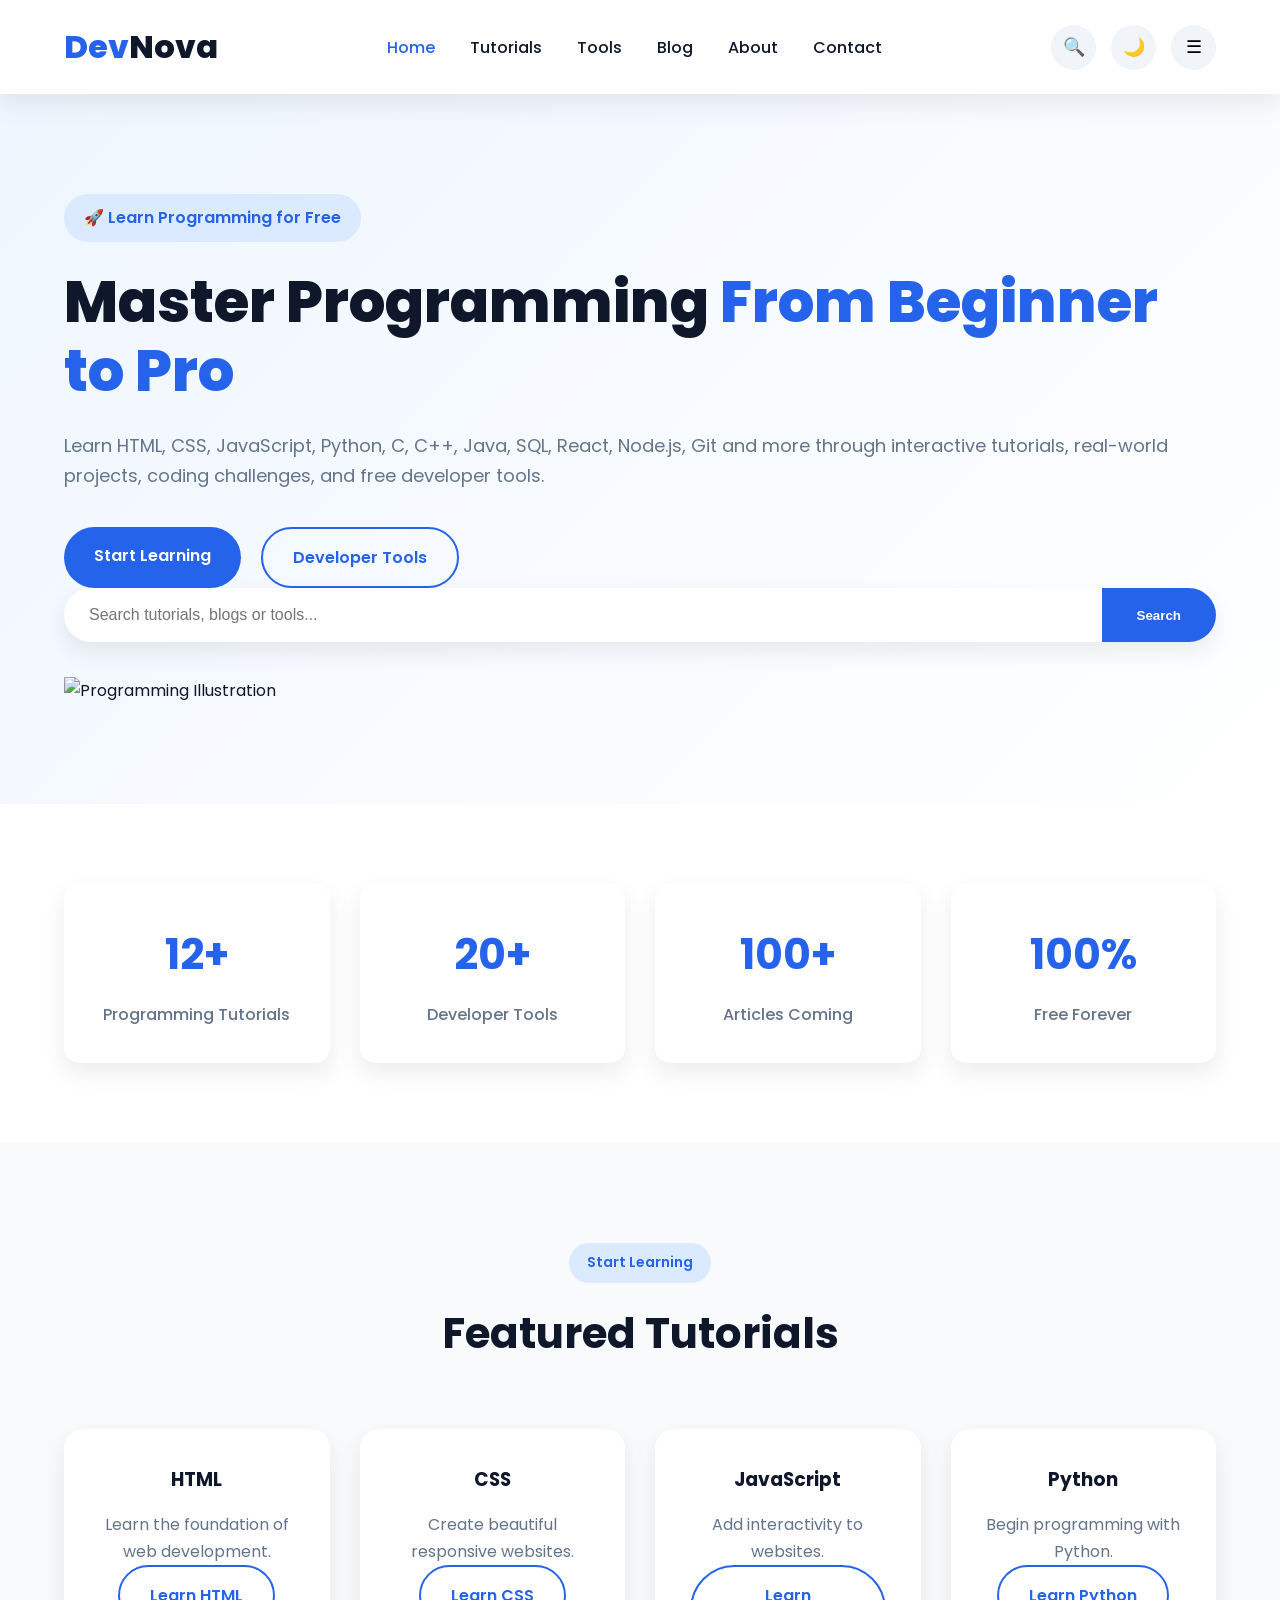
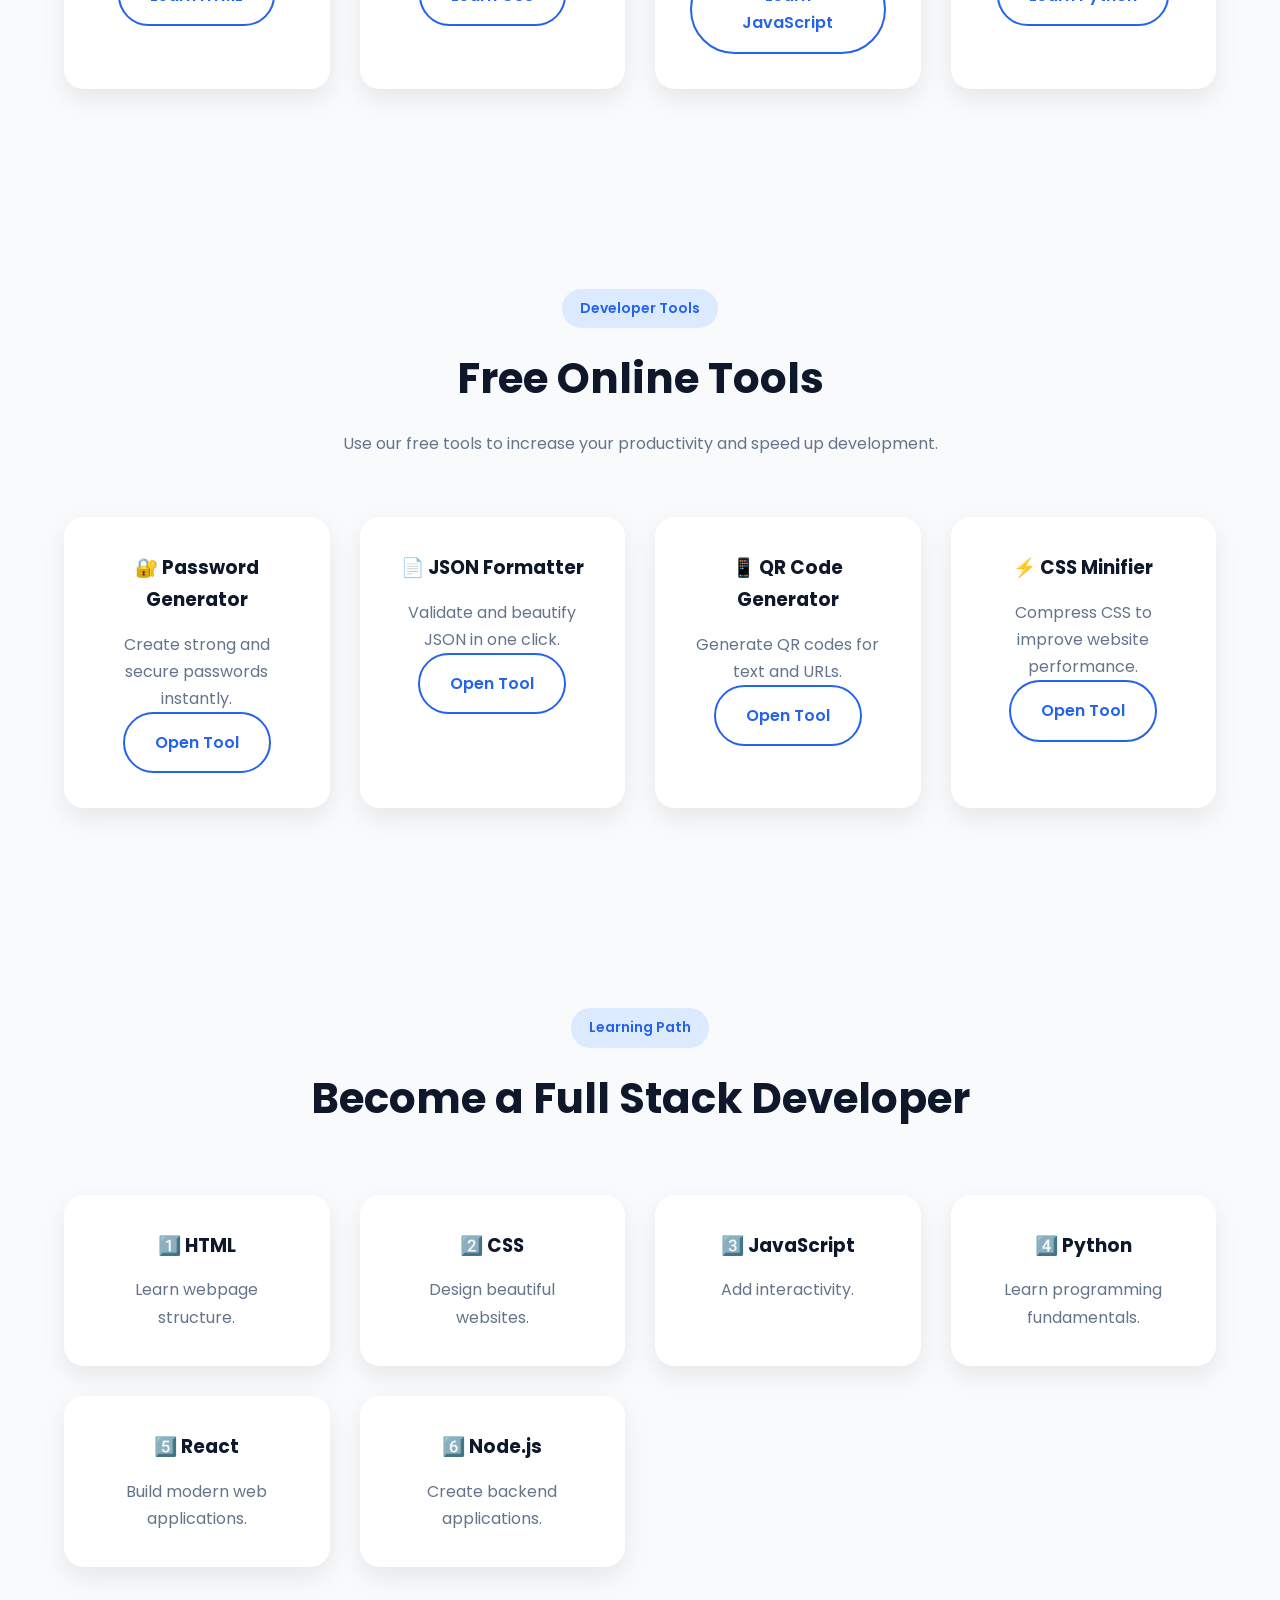
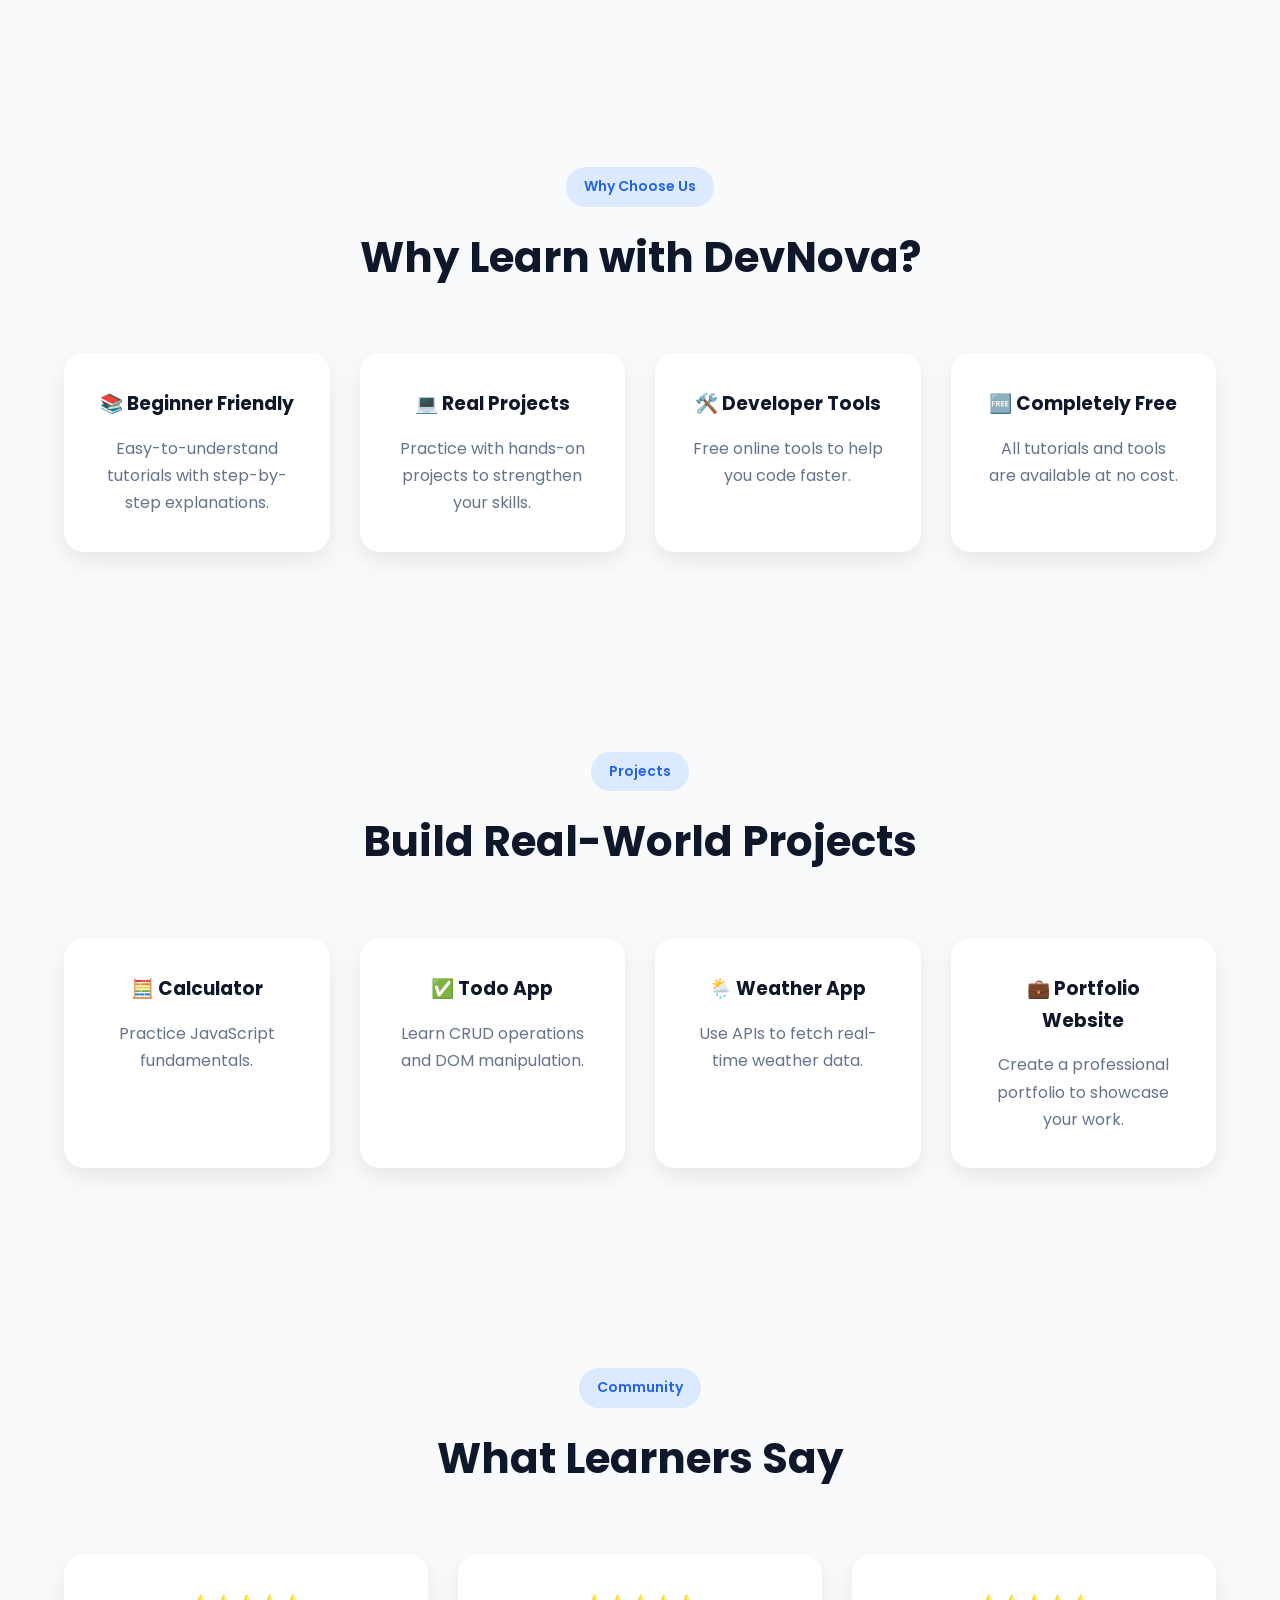
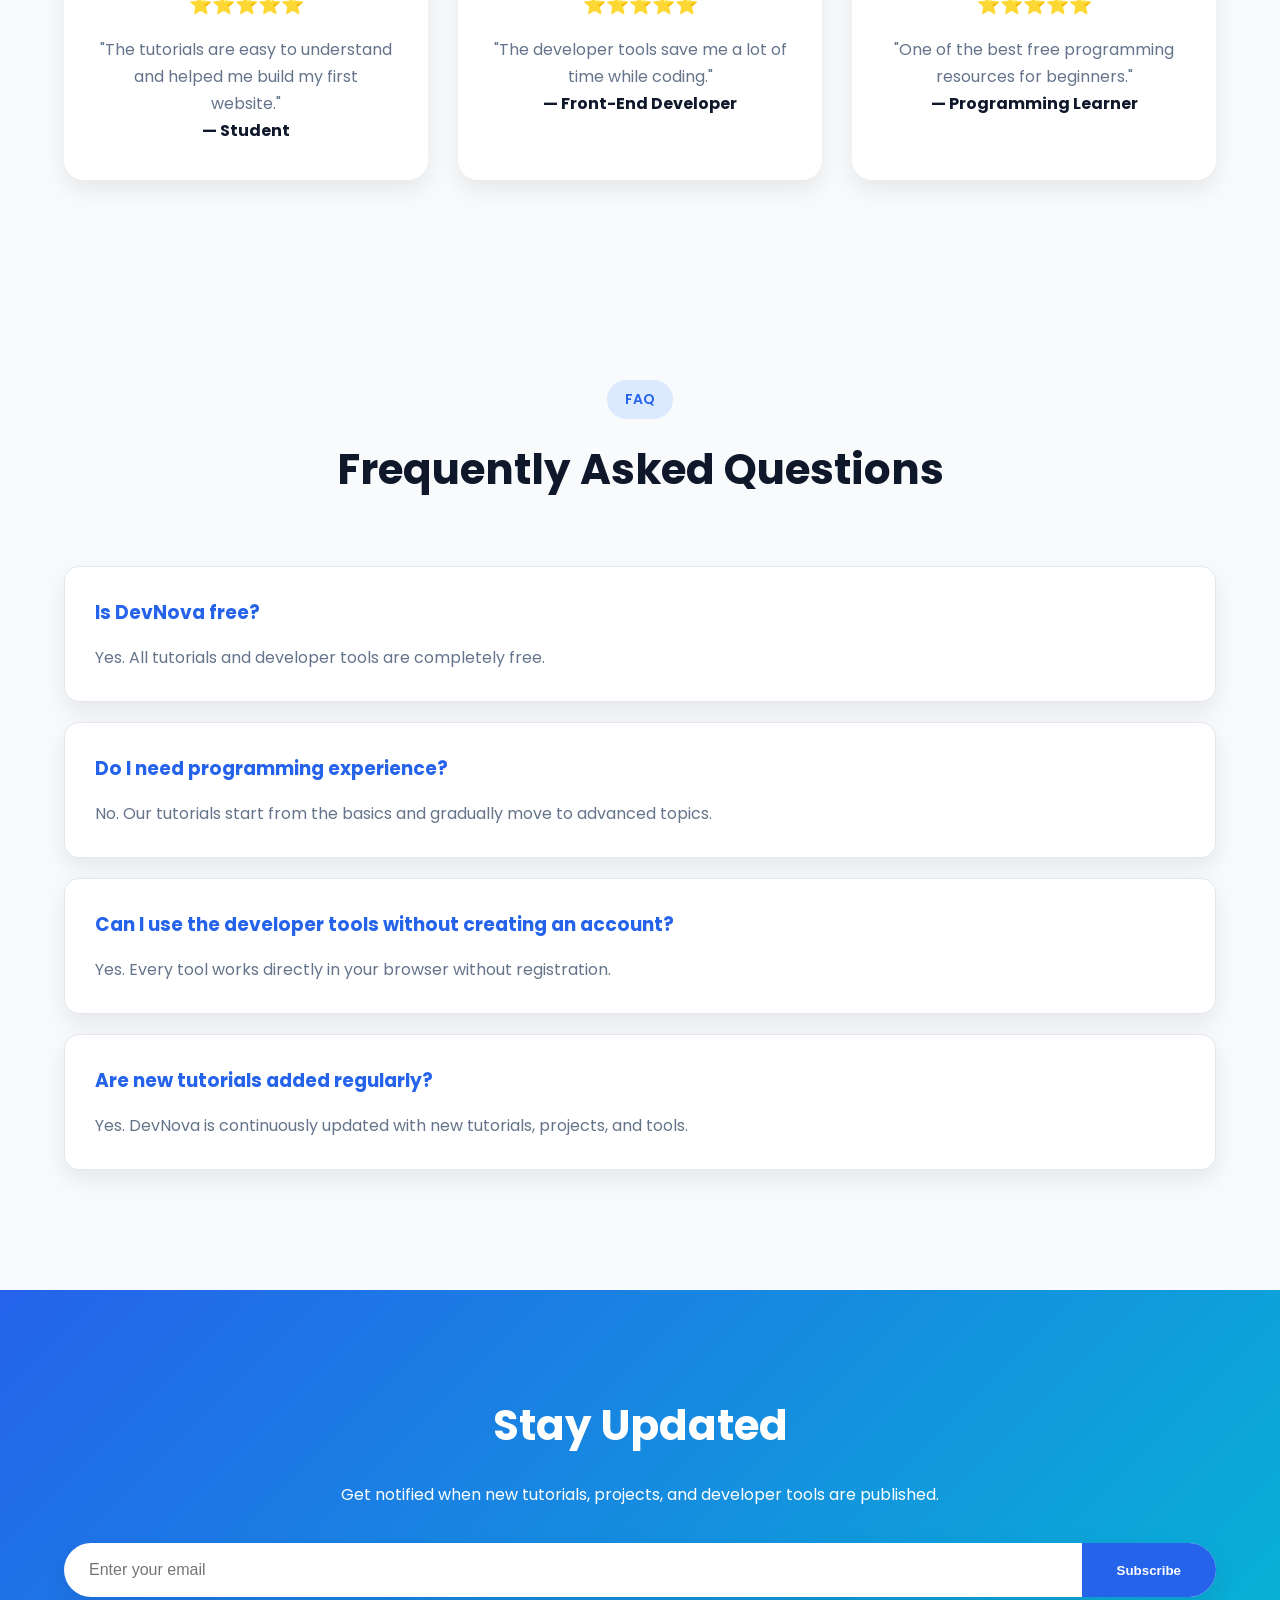
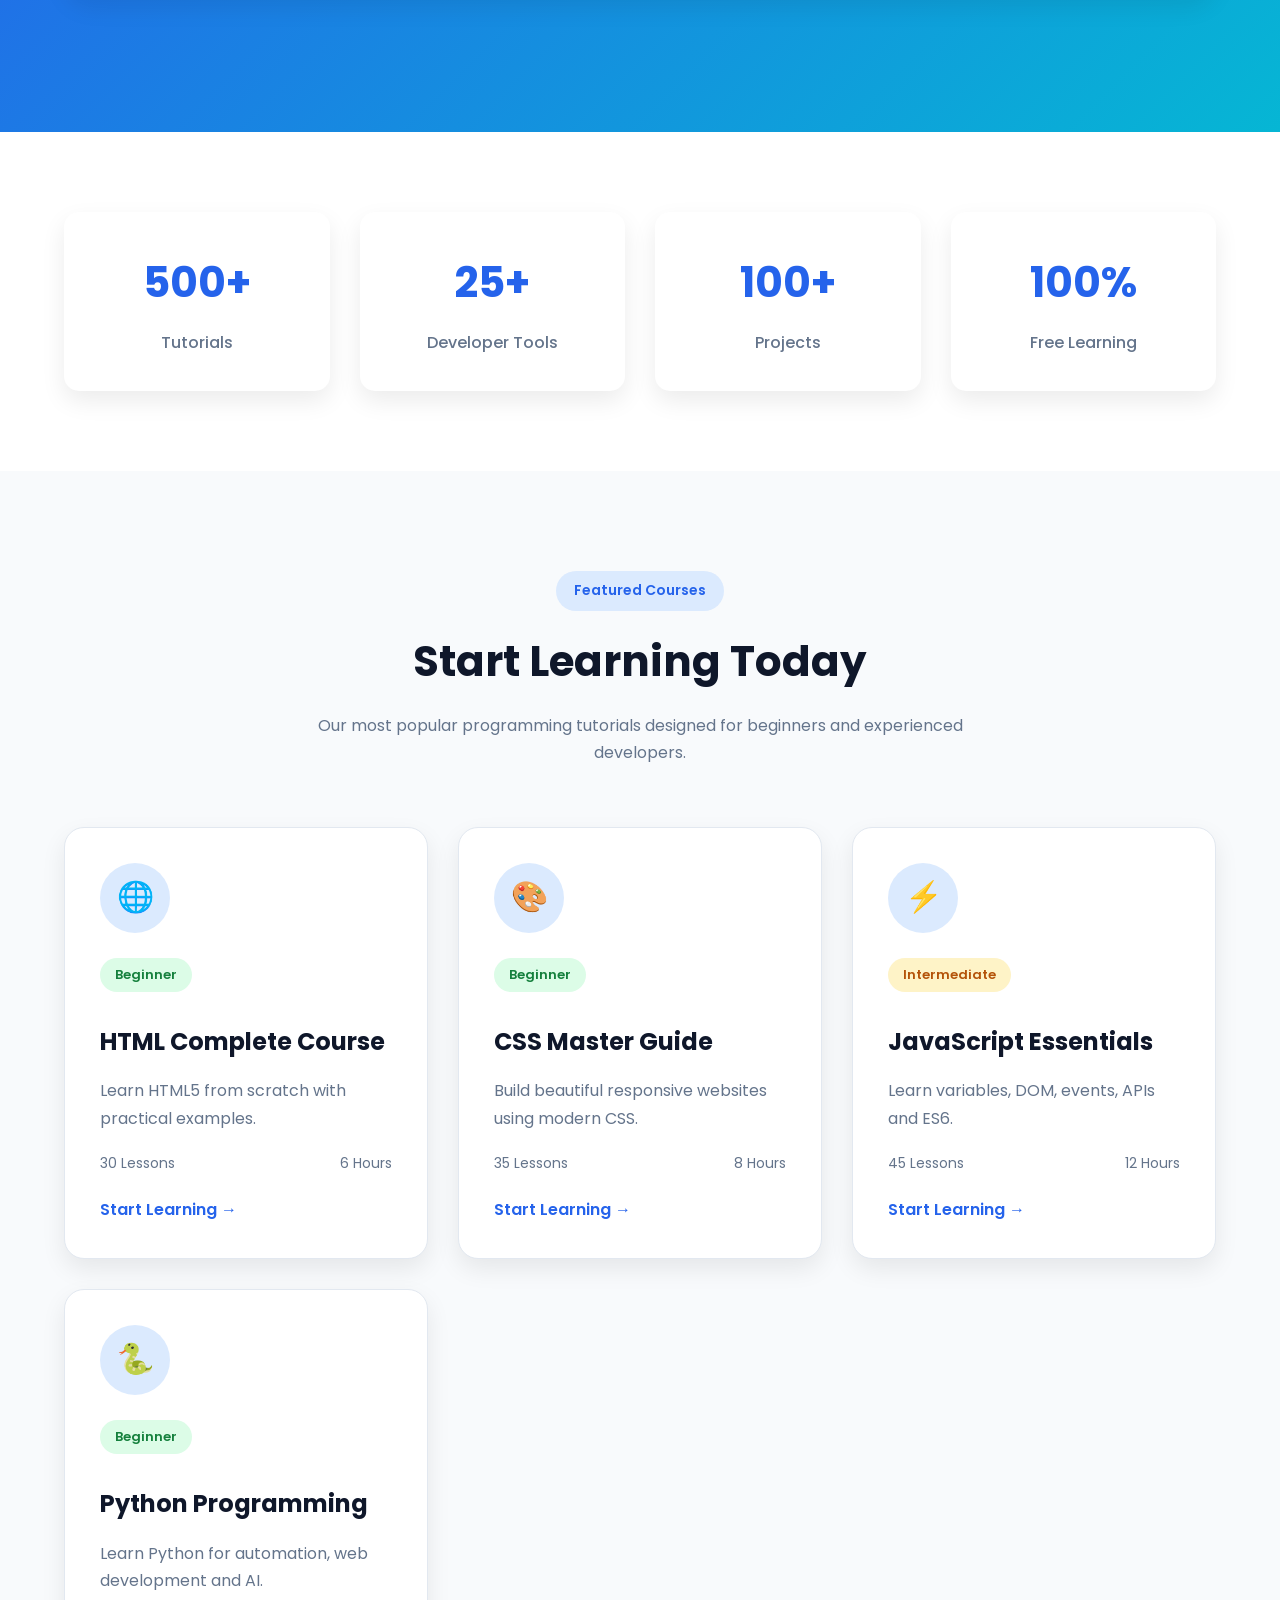
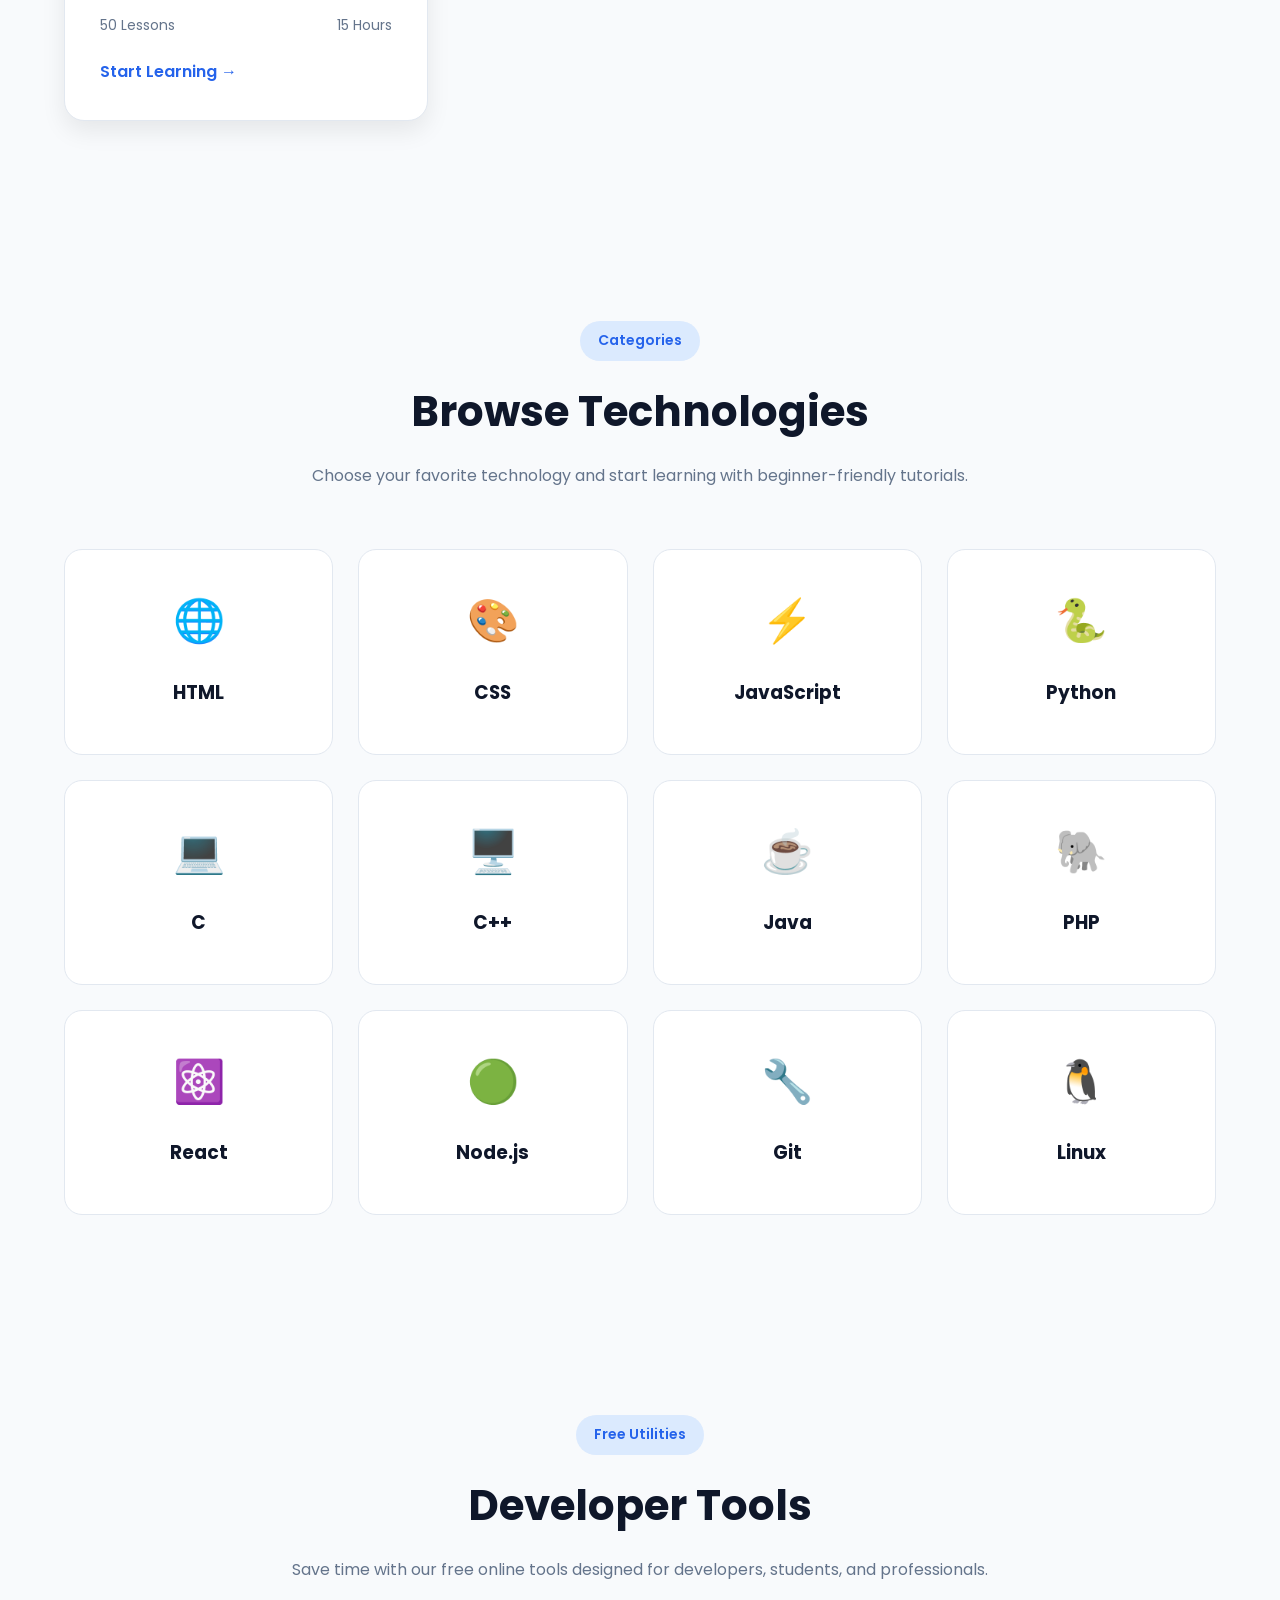
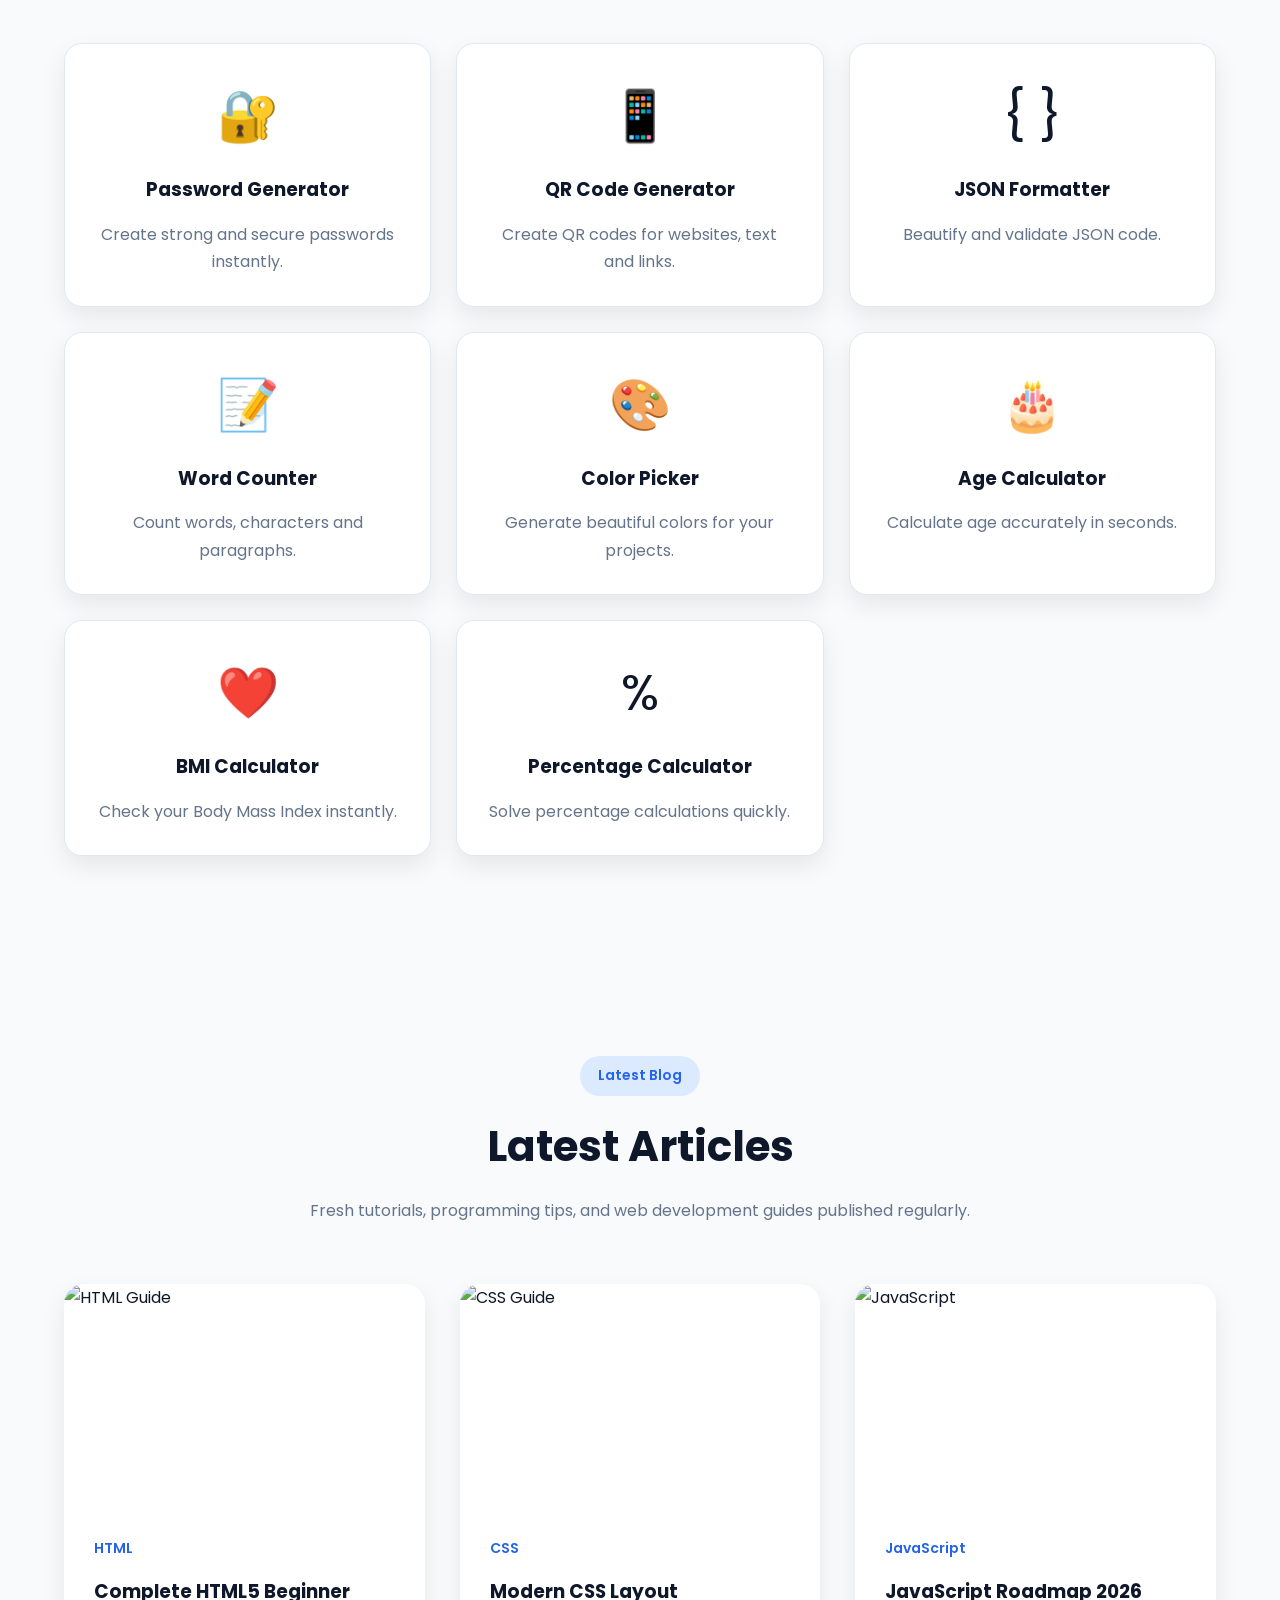
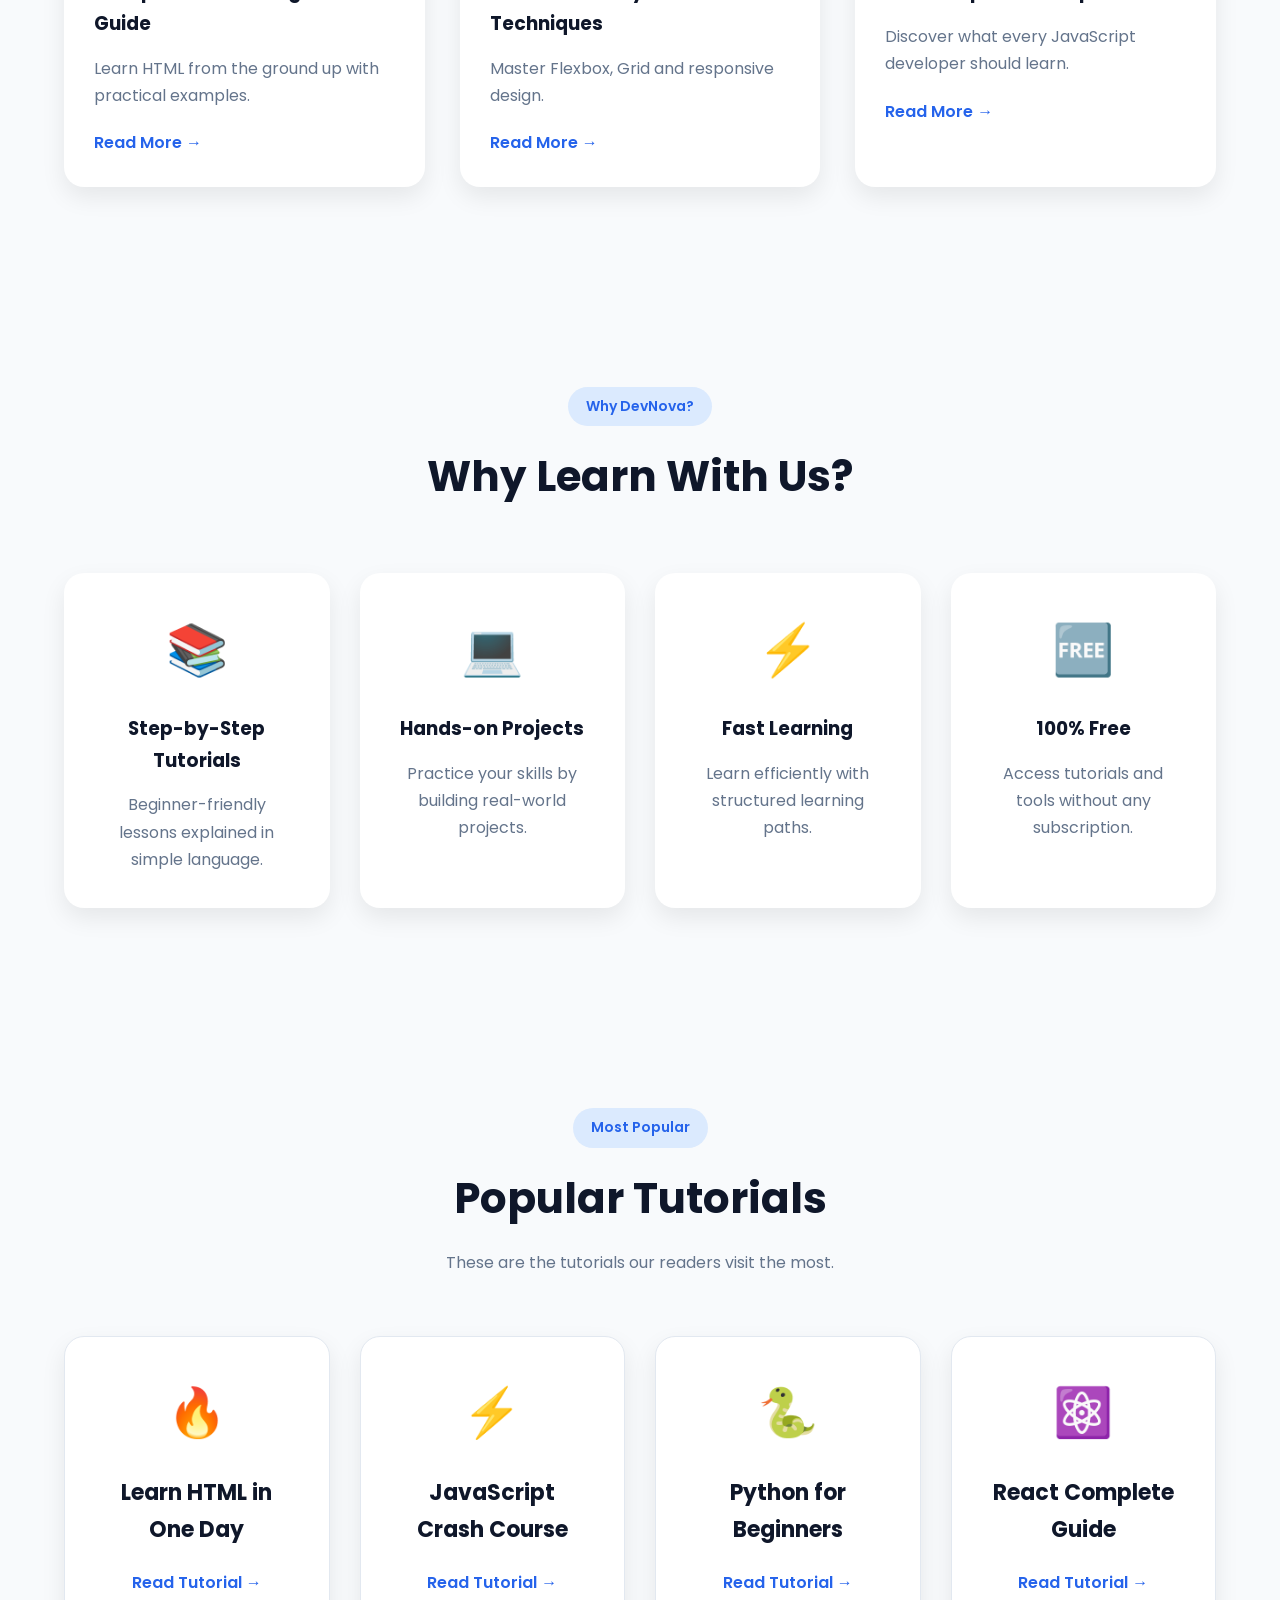
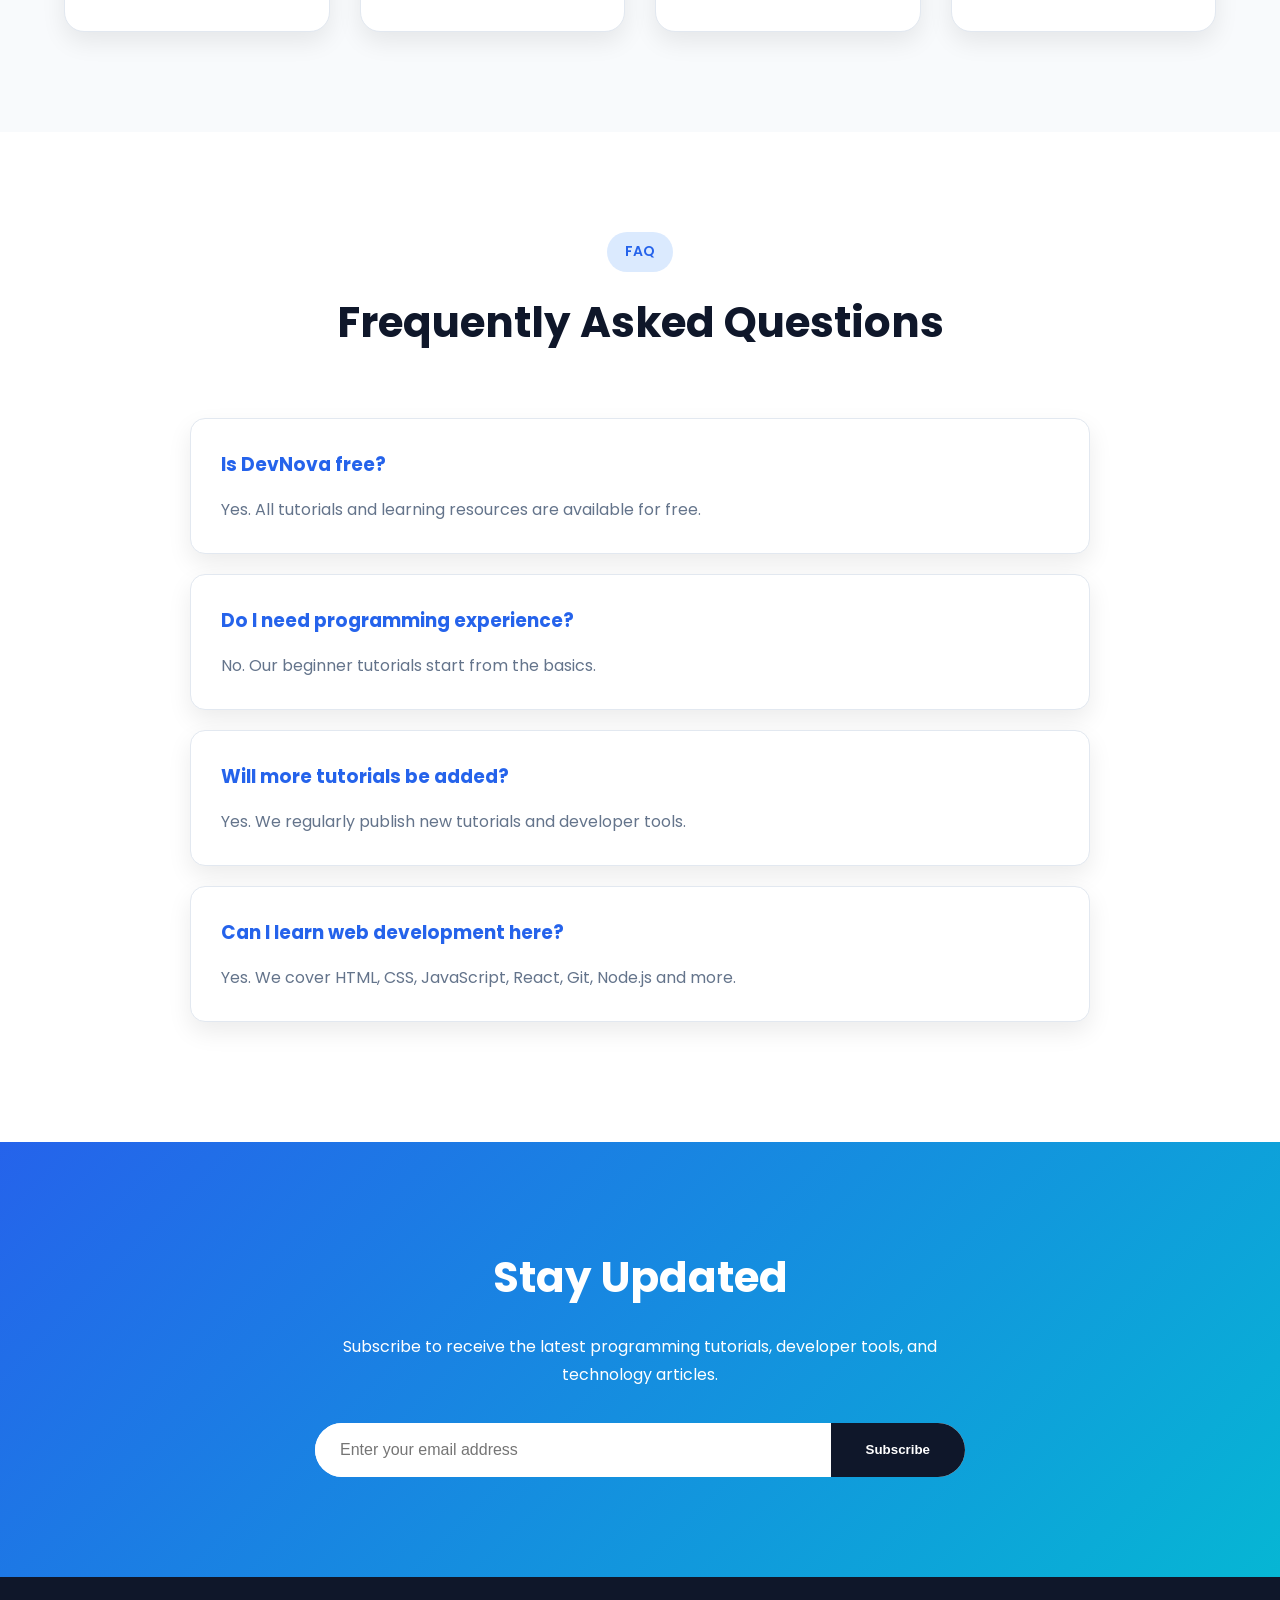
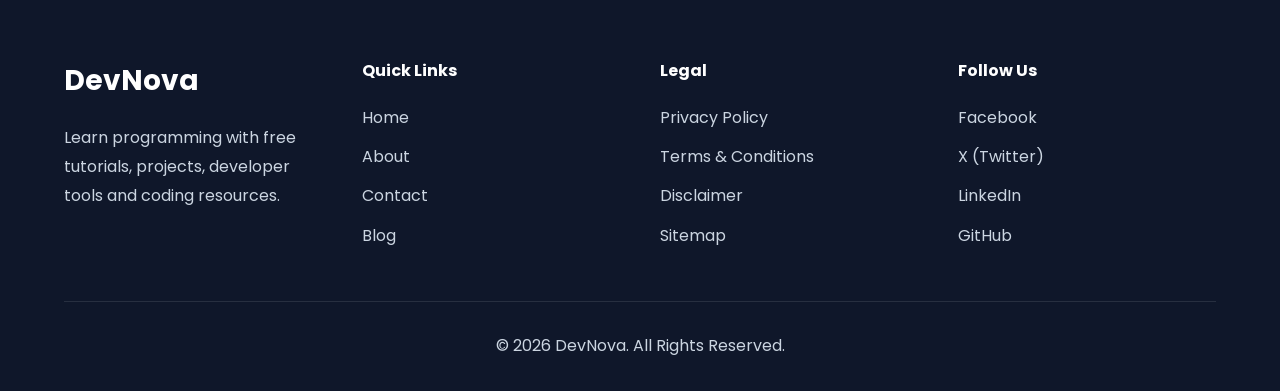
==== index.html @ 95ad061e "Add files via upload" ====
<!DOCTYPE html>
<html lang="en">

<head>

    <!-- =========================
         BASIC META
    ========================== -->
    <meta charset="UTF-8">
    <meta name="viewport" content="width=device-width, initial-scale=1.0">

    <title>DevNova | Learn Programming & Web Development</title>

    <meta name="description"
        content="Learn HTML, CSS, JavaScript, Python, React, C++, Git, AI, and Web Development for free with DevNova.">

    <meta name="keywords"
        content="HTML,CSS,JavaScript,Python,React,C++,Programming,DevNova">

    <meta name="author" content="DevNova">

    <meta name="robots" content="index,follow">

    <!-- Open Graph -->
    <meta property="og:title" content="DevNova">
    <meta property="og:description"
        content="Free Programming Tutorials and Developer Tools">
    <meta property="og:type" content="website">

    <!-- Favicon -->
    <link rel="icon" href="favicon.ico">

    <!-- CSS -->
    <link rel="stylesheet" href="css/style.css">
    <link rel="stylesheet" href="css/responsive.css">
    <link rel="stylesheet" href="css/dark.css">

</head>

<body>

    <!--=========================
            HEADER
    ==========================-->

    <header class="header">

        <div class="container">

            <!-- Logo -->

            <a href="index.html" class="logo">
                <span>Dev</span>Nova
            </a>

            <!-- Navigation -->

            <nav class="navbar">

                <ul class="nav-links">

                    <li><a href="index.html" class="active">Home</a></li>

                    <li><a href="tutorials/index.html">Tutorials</a></li>

                    <li><a href="tools/index.html">Tools</a></li>

                    <li><a href="blog/index.html">Blog</a></li>

                    <li><a href="about.html">About</a></li>

                    <li><a href="contact.html">Contact</a></li>

                </ul>

            </nav>

            <!-- Right Buttons -->

            <div class="nav-actions">

                <button class="icon-btn" title="Search">
                    🔍
                </button>

                <button class="icon-btn" id="theme-toggle">
                    🌙
                </button>

                <button class="menu-btn">
                    ☰
                </button>

            </div>

        </div>

    </header>

    <!--=========================
            MAIN
    ==========================-->

<!-- =========================
     HERO SECTION
========================== -->

<section class="hero">

<div class="container hero-grid">

<div class="hero-content">

<span class="hero-badge">
🚀 Learn Programming for Free
</span>

<h1>
Master Programming
<span>From Beginner to Pro</span>
</h1>

<p>

Learn HTML, CSS, JavaScript, Python, C, C++, Java, SQL,
React, Node.js, Git and more through interactive tutorials,
real-world projects, coding challenges, and free developer tools.

</p>

<div class="hero-buttons">

<a href="tutorials/index.html" class="btn primary-btn">

Start Learning

</a>

<a href="tools/index.html" class="btn secondary-btn">

Developer Tools

</a>

</div>

<form class="hero-search">

<input
type="text"
placeholder="Search tutorials, blogs or tools...">

<button type="submit">

Search

</button>

</form>

</div>

<div class="hero-image">

<img
src="images/programming.svg"
alt="Programming Illustration">

</div>

</div>

</section>

<!-- =========================
     STATS
========================== -->

<section class="stats">

<div class="container stats-grid">

<div class="stat-card">

<h2>12+</h2>

<p>Programming Tutorials</p>

</div>

<div class="stat-card">

<h2>20+</h2>

<p>Developer Tools</p>

</div>

<div class="stat-card">

<h2>100+</h2>

<p>Articles Coming</p>

</div>

<div class="stat-card">

<h2>100%</h2>

<p>Free Forever</p>

</div>

</div>

</section>

<!-- =========================
     FEATURED TUTORIALS
========================== -->

<section>

<div class="container">

<div class="section-title">

<span>Start Learning</span>

<h2>Featured Tutorials</h2>

</div>

<div class="features-grid">

<div class="feature-card">

<h3>HTML</h3>

<p>Learn the foundation of web development.</p>

<a href="tutorials/html.html" class="btn secondary-btn">

Learn HTML

</a>

</div>

<div class="feature-card">

<h3>CSS</h3>

<p>Create beautiful responsive websites.</p>

<a href="tutorials/css.html" class="btn secondary-btn">

Learn CSS

</a>

</div>

<div class="feature-card">

<h3>JavaScript</h3>

<p>Add interactivity to websites.</p>

<a href="tutorials/javascript.html" class="btn secondary-btn">

Learn JavaScript

</a>

</div>

<div class="feature-card">

<h3>Python</h3>

<p>Begin programming with Python.</p>

<a href="tutorials/python.html" class="btn secondary-btn">

Learn Python

</a>

</div>

</div>

</div>

</section>

<!-- =========================
     FEATURED TOOLS
========================== -->

<section class="featured-tools">

<div class="container">

<div class="section-title">

<span>Developer Tools</span>

<h2>Free Online Tools</h2>

<p>

Use our free tools to increase your productivity and speed up development.

</p>

</div>

<div class="features-grid">

<div class="feature-card">

<h3>🔐 Password Generator</h3>

<p>Create strong and secure passwords instantly.</p>

<a href="tools/password-generator.html" class="btn secondary-btn">

Open Tool

</a>

</div>

<div class="feature-card">

<h3>📄 JSON Formatter</h3>

<p>Validate and beautify JSON in one click.</p>

<a href="tools/json-formatter.html" class="btn secondary-btn">

Open Tool

</a>

</div>

<div class="feature-card">

<h3>📱 QR Code Generator</h3>

<p>Generate QR codes for text and URLs.</p>

<a href="tools/qr-generator.html" class="btn secondary-btn">

Open Tool

</a>

</div>

<div class="feature-card">

<h3>⚡ CSS Minifier</h3>

<p>Compress CSS to improve website performance.</p>

<a href="tools/css-minifier.html" class="btn secondary-btn">

Open Tool

</a>

</div>

</div>

</div>

</section>

<!-- =========================
     LEARNING ROADMAP
========================== -->

<section class="roadmap">

<div class="container">

<div class="section-title">

<span>Learning Path</span>

<h2>Become a Full Stack Developer</h2>

</div>

<div class="features-grid">

<div class="feature-card">

<h3>1️⃣ HTML</h3>

<p>Learn webpage structure.</p>

</div>

<div class="feature-card">

<h3>2️⃣ CSS</h3>

<p>Design beautiful websites.</p>

</div>

<div class="feature-card">

<h3>3️⃣ JavaScript</h3>

<p>Add interactivity.</p>

</div>

<div class="feature-card">

<h3>4️⃣ Python</h3>

<p>Learn programming fundamentals.</p>

</div>

<div class="feature-card">

<h3>5️⃣ React</h3>

<p>Build modern web applications.</p>

</div>

<div class="feature-card">

<h3>6️⃣ Node.js</h3>

<p>Create backend applications.</p>

</div>

</div>

</div>

</section>

<!-- =========================
     WHY DEVNOVA
========================== -->

<section>

<div class="container">

<div class="section-title">

<span>Why Choose Us</span>

<h2>Why Learn with DevNova?</h2>

</div>

<div class="features-grid">

<div class="feature-card">

<h3>📚 Beginner Friendly</h3>

<p>Easy-to-understand tutorials with step-by-step explanations.</p>

</div>

<div class="feature-card">

<h3>💻 Real Projects</h3>

<p>Practice with hands-on projects to strengthen your skills.</p>

</div>

<div class="feature-card">

<h3>🛠️ Developer Tools</h3>

<p>Free online tools to help you code faster.</p>

</div>

<div class="feature-card">

<h3>🆓 Completely Free</h3>

<p>All tutorials and tools are available at no cost.</p>

</div>

</div>

</div>

</section>

<!-- =========================
     FEATURED PROJECTS
========================== -->

<section>

<div class="container">

<div class="section-title">

<span>Projects</span>

<h2>Build Real-World Projects</h2>

</div>

<div class="features-grid">

<div class="feature-card">

<h3>🧮 Calculator</h3>

<p>Practice JavaScript fundamentals.</p>

</div>

<div class="feature-card">

<h3>✅ Todo App</h3>

<p>Learn CRUD operations and DOM manipulation.</p>

</div>

<div class="feature-card">

<h3>🌦️ Weather App</h3>

<p>Use APIs to fetch real-time weather data.</p>

</div>

<div class="feature-card">

<h3>💼 Portfolio Website</h3>

<p>Create a professional portfolio to showcase your work.</p>

</div>

</div>

</div>

</section>

<!-- =========================
     TESTIMONIALS
========================== -->

<section class="testimonials">

<div class="container">

<div class="section-title">

<span>Community</span>

<h2>What Learners Say</h2>

</div>

<div class="features-grid">

<div class="feature-card">

<h3>⭐⭐⭐⭐⭐</h3>

<p>

"The tutorials are easy to understand and helped me build my first website."

</p>

<strong>— Student</strong>

</div>

<div class="feature-card">

<h3>⭐⭐⭐⭐⭐</h3>

<p>

"The developer tools save me a lot of time while coding."

</p>

<strong>— Front-End Developer</strong>

</div>

<div class="feature-card">

<h3>⭐⭐⭐⭐⭐</h3>

<p>

"One of the best free programming resources for beginners."

</p>

<strong>— Programming Learner</strong>

</div>

</div>

</div>

</section>

<!-- =========================
     FAQ
========================== -->

<section>

<div class="container">

<div class="section-title">

<span>FAQ</span>

<h2>Frequently Asked Questions</h2>

</div>

<div class="faq-item">

<h3>Is DevNova free?</h3>

<p>Yes. All tutorials and developer tools are completely free.</p>

</div>

<div class="faq-item">

<h3>Do I need programming experience?</h3>

<p>No. Our tutorials start from the basics and gradually move to advanced topics.</p>

</div>

<div class="faq-item">

<h3>Can I use the developer tools without creating an account?</h3>

<p>Yes. Every tool works directly in your browser without registration.</p>

</div>

<div class="faq-item">

<h3>Are new tutorials added regularly?</h3>

<p>Yes. DevNova is continuously updated with new tutorials, projects, and tools.</p>

</div>

</div>

</section>

<!-- =========================
     NEWSLETTER
========================== -->

<section class="newsletter">

<div class="container">

<h2>Stay Updated</h2>

<p>

Get notified when new tutorials, projects, and developer tools are published.

</p>

<form class="hero-search">

<input

type="email"

placeholder="Enter your email">

<button type="submit">

Subscribe

</button>

</form>

</div>

</section>

                <!--==================================
                WEBSITE STATISTICS
        ===================================-->

        <section class="stats">

            <div class="container stats-grid">

                <div class="stat-card">
                    <h2>500+</h2>
                    <p>Tutorials</p>
                </div>

                <div class="stat-card">
                    <h2>25+</h2>
                    <p>Developer Tools</p>
                </div>

                <div class="stat-card">
                    <h2>100+</h2>
                    <p>Projects</p>
                </div>

                <div class="stat-card">
                    <h2>100%</h2>
                    <p>Free Learning</p>
                </div>

            </div>

        </section>



        <!--==================================
                FEATURED TUTORIALS
        ===================================-->

        <section class="featured-tutorials">

            <div class="container">

                <div class="section-title">

                    <span>Featured Courses</span>

                    <h2>Start Learning Today</h2>

                    <p>
                        Our most popular programming tutorials designed for beginners
                        and experienced developers.
                    </p>

                </div>

                <div class="tutorial-grid">

                    <article class="tutorial-card">

                        <div class="tutorial-icon">🌐</div>

                        <span class="level beginner">Beginner</span>

                        <h3>HTML Complete Course</h3>

                        <p>
                            Learn HTML5 from scratch with practical examples.
                        </p>

                        <div class="tutorial-meta">

                            <span>30 Lessons</span>

                            <span>6 Hours</span>

                        </div>

                        <a href="tutorials/html.html" class="card-btn">

                            Start Learning →

                        </a>

                    </article>



                    <article class="tutorial-card">

                        <div class="tutorial-icon">🎨</div>

                        <span class="level beginner">Beginner</span>

                        <h3>CSS Master Guide</h3>

                        <p>
                            Build beautiful responsive websites using modern CSS.
                        </p>

                        <div class="tutorial-meta">

                            <span>35 Lessons</span>

                            <span>8 Hours</span>

                        </div>

                        <a href="tutorials/css.html" class="card-btn">

                            Start Learning →

                        </a>

                    </article>



                    <article class="tutorial-card">

                        <div class="tutorial-icon">⚡</div>

                        <span class="level intermediate">Intermediate</span>

                        <h3>JavaScript Essentials</h3>

                        <p>
                            Learn variables, DOM, events, APIs and ES6.
                        </p>

                        <div class="tutorial-meta">

                            <span>45 Lessons</span>

                            <span>12 Hours</span>

                        </div>

                        <a href="tutorials/javascript.html" class="card-btn">

                            Start Learning →

                        </a>

                    </article>



                    <article class="tutorial-card">

                        <div class="tutorial-icon">🐍</div>

                        <span class="level beginner">Beginner</span>

                        <h3>Python Programming</h3>

                        <p>
                            Learn Python for automation, web development and AI.
                        </p>

                        <div class="tutorial-meta">

                            <span>50 Lessons</span>

                            <span>15 Hours</span>

                        </div>

                        <a href="tutorials/python.html" class="card-btn">

                            Start Learning →

                        </a>

                    </article>

                </div>

            </div>

        </section>



        <!--==================================
            PROGRAMMING CATEGORIES
        ===================================-->

        <section class="categories">

            <div class="container">

                <div class="section-title">

                    <span>Categories</span>

                    <h2>Browse Technologies</h2>

                    <p>

                        Choose your favorite technology and start learning with
                        beginner-friendly tutorials.

                    </p>

                </div>

                <div class="category-grid">

                    <a href="tutorials/html.html" class="category-card">
                        <span>🌐</span>
                        <h3>HTML</h3>
                    </a>

                    <a href="tutorials/css.html" class="category-card">
                        <span>🎨</span>
                        <h3>CSS</h3>
                    </a>

                    <a href="tutorials/javascript.html" class="category-card">
                        <span>⚡</span>
                        <h3>JavaScript</h3>
                    </a>

                    <a href="tutorials/python.html" class="category-card">
                        <span>🐍</span>
                        <h3>Python</h3>
                    </a>

                    <a href="tutorials/c.html" class="category-card">
                        <span>💻</span>
                        <h3>C</h3>
                    </a>

                    <a href="tutorials/cpp.html" class="category-card">
                        <span>🖥️</span>
                        <h3>C++</h3>
                    </a>

                    <a href="tutorials/java.html" class="category-card">
                        <span>☕</span>
                        <h3>Java</h3>
                    </a>

                    <a href="tutorials/php.html" class="category-card">
                        <span>🐘</span>
                        <h3>PHP</h3>
                    </a>

                    <a href="tutorials/react.html" class="category-card">
                        <span>⚛️</span>
                        <h3>React</h3>
                    </a>

                    <a href="tutorials/nodejs.html" class="category-card">
                        <span>🟢</span>
                        <h3>Node.js</h3>
                    </a>

                    <a href="tutorials/git.html" class="category-card">
                        <span>🔧</span>
                        <h3>Git</h3>
                    </a>

                    <a href="tutorials/linux.html" class="category-card">
                        <span>🐧</span>
                        <h3>Linux</h3>
                    </a>

                </div>

            </div>

        </section>

                <!--==================================
                DEVELOPER TOOLS
        ===================================-->

        <section class="developer-tools">

            <div class="container">

                <div class="section-title">

                    <span>Free Utilities</span>

                    <h2>Developer Tools</h2>

                    <p>
                        Save time with our free online tools designed for
                        developers, students, and professionals.
                    </p>

                </div>

                <div class="tools-grid">

                    <a href="tools/password-generator.html" class="tool-card">
                        <div class="tool-icon">🔐</div>
                        <h3>Password Generator</h3>
                        <p>Create strong and secure passwords instantly.</p>
                    </a>

                    <a href="tools/qr-generator.html" class="tool-card">
                        <div class="tool-icon">📱</div>
                        <h3>QR Code Generator</h3>
                        <p>Create QR codes for websites, text and links.</p>
                    </a>

                    <a href="tools/json-formatter.html" class="tool-card">
                        <div class="tool-icon">{ }</div>
                        <h3>JSON Formatter</h3>
                        <p>Beautify and validate JSON code.</p>
                    </a>

                    <a href="tools/word-counter.html" class="tool-card">
                        <div class="tool-icon">📝</div>
                        <h3>Word Counter</h3>
                        <p>Count words, characters and paragraphs.</p>
                    </a>

                    <a href="tools/color-picker.html" class="tool-card">
                        <div class="tool-icon">🎨</div>
                        <h3>Color Picker</h3>
                        <p>Generate beautiful colors for your projects.</p>
                    </a>

                    <a href="tools/age-calculator.html" class="tool-card">
                        <div class="tool-icon">🎂</div>
                        <h3>Age Calculator</h3>
                        <p>Calculate age accurately in seconds.</p>
                    </a>

                    <a href="tools/bmi-calculator.html" class="tool-card">
                        <div class="tool-icon">❤️</div>
                        <h3>BMI Calculator</h3>
                        <p>Check your Body Mass Index instantly.</p>
                    </a>

                    <a href="tools/percentage-calculator.html" class="tool-card">
                        <div class="tool-icon">%</div>
                        <h3>Percentage Calculator</h3>
                        <p>Solve percentage calculations quickly.</p>
                    </a>

                </div>

            </div>

        </section>



        <!--==================================
                LATEST ARTICLES
        ===================================-->

        <section class="latest-articles">

            <div class="container">

                <div class="section-title">

                    <span>Latest Blog</span>

                    <h2>Latest Articles</h2>

                    <p>
                        Fresh tutorials, programming tips, and web development
                        guides published regularly.
                    </p>

                </div>

                <div class="article-grid">

                    <article class="article-card">

                        <img src="images/html-guide.jpg" alt="HTML Guide">

                        <div class="article-content">

                            <span class="article-category">HTML</span>

                            <h3>
                                Complete HTML5 Beginner Guide
                            </h3>

                            <p>
                                Learn HTML from the ground up with practical examples.
                            </p>

                            <a href="blog/html-guide.html">
                                Read More →
                            </a>

                        </div>

                    </article>

                    <article class="article-card">

                        <img src="images/css-guide.jpg" alt="CSS Guide">

                        <div class="article-content">

                            <span class="article-category">CSS</span>

                            <h3>
                                Modern CSS Layout Techniques
                            </h3>

                            <p>
                                Master Flexbox, Grid and responsive design.
                            </p>

                            <a href="blog/css-layout.html">
                                Read More →
                            </a>

                        </div>

                    </article>

                    <article class="article-card">

                        <img src="images/js-guide.jpg" alt="JavaScript">

                        <div class="article-content">

                            <span class="article-category">JavaScript</span>

                            <h3>
                                JavaScript Roadmap 2026
                            </h3>

                            <p>
                                Discover what every JavaScript developer should learn.
                            </p>

                            <a href="blog/javascript-roadmap.html">
                                Read More →
                            </a>

                        </div>

                    </article>

                </div>

            </div>

        </section>



        <!--==================================
                WHY CHOOSE DEVNOVA
        ===================================-->

        <section class="why-us">

            <div class="container">

                <div class="section-title">

                    <span>Why DevNova?</span>

                    <h2>Why Learn With Us?</h2>

                </div>

                <div class="features-grid">

                    <div class="feature-card">

                        <div class="feature-icon">📚</div>

                        <h3>Step-by-Step Tutorials</h3>

                        <p>
                            Beginner-friendly lessons explained in simple language.
                        </p>

                    </div>

                    <div class="feature-card">

                        <div class="feature-icon">💻</div>

                        <h3>Hands-on Projects</h3>

                        <p>
                            Practice your skills by building real-world projects.
                        </p>

                    </div>

                    <div class="feature-card">

                        <div class="feature-icon">⚡</div>

                        <h3>Fast Learning</h3>

                        <p>
                            Learn efficiently with structured learning paths.
                        </p>

                    </div>

                    <div class="feature-card">

                        <div class="feature-icon">🆓</div>

                        <h3>100% Free</h3>

                        <p>
                            Access tutorials and tools without any subscription.
                        </p>

                    </div>

                </div>

            </div>

        </section>

                <!--==================================
                POPULAR TUTORIALS
        ===================================-->

        <section class="popular-tutorials">

            <div class="container">

                <div class="section-title">

                    <span>Most Popular</span>

                    <h2>Popular Tutorials</h2>

                    <p>
                        These are the tutorials our readers visit the most.
                    </p>

                </div>

                <div class="popular-grid">

                    <div class="popular-card">
                        <span>🔥</span>
                        <h3>Learn HTML in One Day</h3>
                        <a href="tutorials/html.html">Read Tutorial →</a>
                    </div>

                    <div class="popular-card">
                        <span>⚡</span>
                        <h3>JavaScript Crash Course</h3>
                        <a href="tutorials/javascript.html">Read Tutorial →</a>
                    </div>

                    <div class="popular-card">
                        <span>🐍</span>
                        <h3>Python for Beginners</h3>
                        <a href="tutorials/python.html">Read Tutorial →</a>
                    </div>

                    <div class="popular-card">
                        <span>⚛️</span>
                        <h3>React Complete Guide</h3>
                        <a href="tutorials/react.html">Read Tutorial →</a>
                    </div>

                </div>

            </div>

        </section>



        <!--==================================
                FAQ
        ===================================-->

        <section class="faq">

            <div class="container">

                <div class="section-title">

                    <span>FAQ</span>

                    <h2>Frequently Asked Questions</h2>

                </div>

                <div class="faq-container">

                    <div class="faq-item">
                        <h3>Is DevNova free?</h3>
                        <p>Yes. All tutorials and learning resources are available for free.</p>
                    </div>

                    <div class="faq-item">
                        <h3>Do I need programming experience?</h3>
                        <p>No. Our beginner tutorials start from the basics.</p>
                    </div>

                    <div class="faq-item">
                        <h3>Will more tutorials be added?</h3>
                        <p>Yes. We regularly publish new tutorials and developer tools.</p>
                    </div>

                    <div class="faq-item">
                        <h3>Can I learn web development here?</h3>
                        <p>Yes. We cover HTML, CSS, JavaScript, React, Git, Node.js and more.</p>
                    </div>

                </div>

            </div>

        </section>



        <!--==================================
                NEWSLETTER
        ===================================-->

        <section class="newsletter">

            <div class="container">

                <h2>Stay Updated</h2>

                <p>
                    Subscribe to receive the latest programming tutorials,
                    developer tools, and technology articles.
                </p>

                <form class="newsletter-form">

                    <input
                        type="email"
                        placeholder="Enter your email address"
                        required>

                    <button type="submit">

                        Subscribe

                    </button>

                </form>

            </div>

        </section>

    </main>



    <!--==================================
                FOOTER
    ===================================-->

    <footer class="footer">

        <div class="container">

            <div class="footer-grid">

                <div>

                    <h3>DevNova</h3>

                    <p>
                        Learn programming with free tutorials, projects,
                        developer tools and coding resources.
                    </p>

                </div>

                <div>

                    <h4>Quick Links</h4>

                    <ul>

                        <li><a href="index.html">Home</a></li>

                        <li><a href="about.html">About</a></li>

                        <li><a href="contact.html">Contact</a></li>

                        <li><a href="blog/index.html">Blog</a></li>

                    </ul>

                </div>

                <div>

                    <h4>Legal</h4>

                    <ul>

                        <li><a href="privacy-policy.html">Privacy Policy</a></li>

                        <li><a href="terms.html">Terms & Conditions</a></li>

                        <li><a href="disclaimer.html">Disclaimer</a></li>

                        <li><a href="sitemap.html">Sitemap</a></li>

                    </ul>

                </div>

                <div>

                    <h4>Follow Us</h4>

                    <ul>

                        <li><a href="#">Facebook</a></li>

                        <li><a href="#">X (Twitter)</a></li>

                        <li><a href="#">LinkedIn</a></li>

                        <li><a href="#">GitHub</a></li>

                    </ul>

                </div>

            </div>

            <hr>

            <div class="footer-bottom">

                <p>
                    © 2026 DevNova. All Rights Reserved.
                </p>

            </div>

        </div>

    </footer>

    <!-- JavaScript -->

    <script src="js/main.js"></script>
    <script src="js/search.js"></script>
    <script src="js/darkmode.js"></script>

</body>

</html>
---- css/style.css ----
/*======================================
    GOOGLE FONTS
======================================*/

@import url('https://fonts.googleapis.com/css2?family=Poppins:wght@300;400;500;600;700;800&display=swap');

/*======================================
    ROOT VARIABLES
======================================*/

:root{

    --primary:#2563eb;
    --primary-dark:#1d4ed8;
    --secondary:#06b6d4;

    --dark:#0f172a;
    --dark-light:#1e293b;

    --white:#ffffff;

    --gray:#64748b;
    --light:#f8fafc;

    --border:#e2e8f0;

    --radius:15px;

    --shadow:0 10px 25px rgba(0,0,0,.08);

    --transition:.35s;

}

/*======================================
    RESET
======================================*/

*{
    margin:0;
    padding:0;
    box-sizing:border-box;
}

html{
    scroll-behavior:smooth;
}

body{

    font-family:'Poppins',sans-serif;

    background:var(--light);

    color:var(--dark);

    line-height:1.7;

}

img{

    max-width:100%;

    display:block;

}

a{

    text-decoration:none;

    color:inherit;

}

ul{

    list-style:none;

}

.container{

    width:90%;

    max-width:1200px;

    margin:auto;

}

/*======================================
    BUTTONS
======================================*/

.btn{

    display:inline-block;

    padding:15px 30px;

    border-radius:50px;

    transition:var(--transition);

    font-weight:600;

}

.primary-btn{

    background:var(--primary);

    color:#fff;

}

.primary-btn:hover{

    background:var(--primary-dark);

}

.secondary-btn{

    border:2px solid var(--primary);

    color:var(--primary);

}

.secondary-btn:hover{

    background:var(--primary);

    color:#fff;

}

/*======================================
    HEADER
======================================*/

.header{

    position:sticky;

    top:0;

    left:0;

    width:100%;

    background:#fff;

    box-shadow:var(--shadow);

    z-index:999;

}

.header .container{

    display:flex;

    justify-content:space-between;

    align-items:center;

    padding:20px 0;

}

.logo{

    font-size:32px;

    font-weight:800;

}

.logo span{

    color:var(--primary);

}

.nav-links{

    display:flex;

    gap:35px;

}

.nav-links a{

    font-weight:500;

    transition:.3s;

}

.nav-links a:hover,

.nav-links .active{

    color:var(--primary);

}

.nav-actions{

    display:flex;

    gap:15px;

}

.icon-btn,

.menu-btn{

    width:45px;

    height:45px;

    border:none;

    cursor:pointer;

    border-radius:50%;

    background:#f1f5f9;

    font-size:18px;

    transition:.3s;

}

.icon-btn:hover,

.menu-btn:hover{

    background:var(--primary);

    color:#fff;

}
/*======================================
    HERO SECTION
======================================*/

.hero{

    padding:100px 0;

    background:linear-gradient(135deg,#eff6ff,#ffffff);

}

.hero-container{

    display:grid;

    grid-template-columns:1fr 1fr;

    gap:70px;

    align-items:center;

}

.hero-badge{

    display:inline-block;

    padding:10px 20px;

    background:#dbeafe;

    color:var(--primary);

    border-radius:30px;

    font-weight:600;

    margin-bottom:25px;

}

.hero h1{

    font-size:58px;

    line-height:1.2;

    margin-bottom:25px;

    font-weight:800;

}

.hero h1 span{

    color:var(--primary);

}

.hero p{

    font-size:18px;

    color:var(--gray);

    margin-bottom:35px;

}

/*======================================
    HERO SEARCH
======================================*/

.hero-search{

    display:flex;

    background:#fff;

    border-radius:50px;

    overflow:hidden;

    box-shadow:var(--shadow);

    margin-bottom:35px;

}

.hero-search input{

    flex:1;

    border:none;

    outline:none;

    padding:18px 25px;

    font-size:16px;

    background:transparent;

}

.hero-search button{

    border:none;

    background:var(--primary);

    color:#fff;

    padding:18px 35px;

    cursor:pointer;

    transition:var(--transition);

    font-weight:600;

}

.hero-search button:hover{

    background:var(--primary-dark);

}

/*======================================
    HERO BUTTONS
======================================*/

.hero-buttons{

    display:flex;

    gap:20px;

    flex-wrap:wrap;

}

/*======================================
    CODE CARD
======================================*/

.code-card{

    background:#0f172a;

    color:#38bdf8;

    border-radius:20px;

    padding:30px;

    box-shadow:0 25px 50px rgba(0,0,0,.2);

    overflow:auto;

}

.code-card pre{

    font-size:15px;

    line-height:1.8;

    white-space:pre-wrap;

}

/*======================================
    STATS
======================================*/

.stats{

    padding:80px 0;

    background:#fff;

}

.stats-grid{

    display:grid;

    grid-template-columns:repeat(4,1fr);

    gap:30px;

}

.stat-card{

    text-align:center;

    background:#fff;

    border-radius:15px;

    padding:35px 25px;

    box-shadow:var(--shadow);

    transition:var(--transition);

}

.stat-card:hover{

    transform:translateY(-8px);

}

.stat-card h2{

    font-size:42px;

    color:var(--primary);

    margin-bottom:10px;

}

.stat-card p{

    color:var(--gray);

    font-weight:500;

}

/*======================================
    SECTION TITLE
======================================*/

section{

    padding:100px 0;

}

.section-title{

    text-align:center;

    margin-bottom:60px;

}

.section-title span{

    display:inline-block;

    color:var(--primary);

    background:#dbeafe;

    padding:8px 18px;

    border-radius:30px;

    font-size:14px;

    font-weight:600;

    margin-bottom:15px;

}

.section-title h2{

    font-size:42px;

    margin-bottom:15px;

}

.section-title p{

    max-width:700px;

    margin:auto;

    color:var(--gray);

}

/*======================================
    FEATURED TUTORIALS
======================================*/

.tutorial-grid{

    display:grid;

    grid-template-columns:repeat(auto-fit,minmax(280px,1fr));

    gap:30px;

}

.tutorial-card{

    background:#fff;

    padding:35px;

    border-radius:20px;

    box-shadow:var(--shadow);

    transition:.35s;

    border:1px solid var(--border);

}

.tutorial-card:hover{

    transform:translateY(-10px);

    box-shadow:0 20px 40px rgba(37,99,235,.15);

}

.tutorial-icon{

    width:70px;

    height:70px;

    border-radius:50%;

    background:#dbeafe;

    display:flex;

    justify-content:center;

    align-items:center;

    font-size:30px;

    margin-bottom:25px;

}

.level{

    display:inline-block;

    padding:6px 15px;

    border-radius:20px;

    font-size:13px;

    margin-bottom:15px;

    font-weight:600;

}

.beginner{

    background:#dcfce7;

    color:#15803d;

}

.intermediate{

    background:#fef3c7;

    color:#b45309;

}

.advanced{

    background:#fee2e2;

    color:#dc2626;

}

.tutorial-card h3{

    margin:15px 0;

    font-size:24px;

}

.tutorial-card p{

    color:var(--gray);

    margin-bottom:20px;

}

.tutorial-meta{

    display:flex;

    justify-content:space-between;

    margin-bottom:20px;

    color:var(--gray);

    font-size:14px;

}

.card-btn{

    color:var(--primary);

    font-weight:600;

}

/*======================================
    CATEGORIES
======================================*/

.categories{

    background:#f8fafc;

}

.category-grid{

    display:grid;

    grid-template-columns:repeat(auto-fit,minmax(220px,1fr));

    gap:25px;

}

.category-card{

    background:#fff;

    padding:35px 25px;

    border-radius:18px;

    text-align:center;

    transition:.35s;

    border:1px solid var(--border);

}

.category-card:hover{

    transform:translateY(-8px);

    box-shadow:var(--shadow);

}

.category-card span{

    font-size:42px;

    display:block;

    margin-bottom:20px;

}

.category-card h3{

    margin-bottom:10px;

}

/*======================================
    DEVELOPER TOOLS
======================================*/

.tools-grid{

    display:grid;

    grid-template-columns:repeat(auto-fit,minmax(250px,1fr));

    gap:25px;

}

.tool-card{

    background:#fff;

    padding:30px;

    border-radius:18px;

    box-shadow:var(--shadow);

    text-align:center;

    transition:.35s;

    border:1px solid var(--border);

}

.tool-card:hover{

    transform:translateY(-10px);

}

.tool-icon{

    font-size:42px;

    margin-bottom:20px;

}

.tool-card h3{

    margin-bottom:15px;

}

.tool-card p{

    color:var(--gray);

}

/*======================================
    LATEST ARTICLES
======================================*/

.article-grid{

    display:grid;

    grid-template-columns:repeat(auto-fit,minmax(330px,1fr));

    gap:35px;

}

.article-card{

    background:#fff;

    border-radius:20px;

    overflow:hidden;

    box-shadow:var(--shadow);

    transition:.35s;

}

.article-card:hover{

    transform:translateY(-10px);

}

.article-card img{

    width:100%;

    height:220px;

    object-fit:cover;

}

.article-content{

    padding:30px;

}

.article-category{

    color:var(--primary);

    font-weight:600;

    font-size:14px;

}

.article-content h3{

    margin:15px 0;

}

.article-content p{

    color:var(--gray);

    margin-bottom:20px;

}

.article-content a{

    color:var(--primary);

    font-weight:600;

}

/*======================================
    WHY DEVNOVA
======================================*/

.features-grid{

    display:grid;

    grid-template-columns:repeat(auto-fit,minmax(250px,1fr));

    gap:30px;

}

.feature-card{

    background:#fff;

    padding:35px;

    border-radius:20px;

    text-align:center;

    box-shadow:var(--shadow);

    transition:.35s;

}

.feature-card:hover{

    transform:translateY(-10px);

}

.feature-icon{

    font-size:50px;

    margin-bottom:20px;

}

.feature-card h3{

    margin-bottom:15px;

}

.feature-card p{

    color:var(--gray);

}

/*======================================
    POPULAR TUTORIALS
======================================*/

.popular-tutorials{

    background:#f8fafc;

}

.popular-grid{

    display:grid;

    grid-template-columns:repeat(auto-fit,minmax(250px,1fr));

    gap:30px;

}

.popular-card{

    background:#fff;

    padding:35px;

    border-radius:20px;

    text-align:center;

    box-shadow:var(--shadow);

    transition:var(--transition);

    border:1px solid var(--border);

}

.popular-card:hover{

    transform:translateY(-10px);

    box-shadow:0 20px 40px rgba(37,99,235,.15);

}

.popular-card span{

    font-size:48px;

    display:block;

    margin-bottom:20px;

}

.popular-card h3{

    font-size:22px;

    margin-bottom:20px;

}

.popular-card a{

    color:var(--primary);

    font-weight:600;

}

/*======================================
    FAQ
======================================*/

.faq{

    background:#ffffff;

}

.faq-container{

    max-width:900px;

    margin:auto;

}

.faq-item{

    background:#fff;

    padding:30px;

    margin-bottom:20px;

    border-radius:15px;

    border:1px solid var(--border);

    box-shadow:var(--shadow);

}

.faq-item h3{

    margin-bottom:15px;

    color:var(--primary);

}

.faq-item p{

    color:var(--gray);

}

/*======================================
    NEWSLETTER
======================================*/

.newsletter{

    background:linear-gradient(135deg,#2563eb,#06b6d4);

    color:#fff;

    text-align:center;

}

.newsletter h2{

    font-size:42px;

    margin-bottom:20px;

}

.newsletter p{

    max-width:650px;

    margin:0 auto 35px;

}

.newsletter-form{

    max-width:650px;

    margin:auto;

    display:flex;

    overflow:hidden;

    border-radius:50px;

    background:#fff;

}

.newsletter-form input{

    flex:1;

    border:none;

    outline:none;

    padding:18px 25px;

    font-size:16px;

}

.newsletter-form button{

    border:none;

    background:var(--dark);

    color:#fff;

    padding:18px 35px;

    cursor:pointer;

    transition:var(--transition);

    font-weight:600;

}

.newsletter-form button:hover{

    background:#000;

}

/*======================================
    FOOTER
======================================*/

.footer{

    background:var(--dark);

    color:#cbd5e1;

    padding:80px 0 30px;

}

.footer-grid{

    display:grid;

    grid-template-columns:repeat(auto-fit,minmax(220px,1fr));

    gap:40px;

    margin-bottom:40px;

}

.footer h3{

    color:#fff;

    margin-bottom:20px;

    font-size:28px;

}

.footer h4{

    color:#fff;

    margin-bottom:20px;

}

.footer p{

    line-height:1.8;

}

.footer ul li{

    margin-bottom:12px;

}

.footer a{

    transition:var(--transition);

}

.footer a:hover{

    color:#fff;

    padding-left:6px;

}

.footer hr{

    border:none;

    border-top:1px solid rgba(255,255,255,.1);

    margin:30px 0;

}

.footer-bottom{

    text-align:center;

}

/*======================================
    SCROLLBAR
======================================*/

::-webkit-scrollbar{

    width:10px;

}

::-webkit-scrollbar-thumb{

    background:var(--primary);

    border-radius:20px;

}

::-webkit-scrollbar-track{

    background:#e2e8f0;

}

/*======================================
    SIMPLE ANIMATIONS
======================================*/

.hero-content,
.hero-image,
.tutorial-card,
.category-card,
.tool-card,
.article-card,
.feature-card,
.popular-card{

    animation:fadeUp .8s ease both;

}

@keyframes fadeUp{

    from{

        opacity:0;

        transform:translateY(40px);

    }

    to{

        opacity:1;

        transform:translateY(0);

    }

}

/* ==========================
   TOOLS GRID
========================== */

.tools-grid{

display:grid;

grid-template-columns:repeat(auto-fit,minmax(280px,1fr));

gap:25px;

margin-top:40px;

}

.tool-item{

background:#fff;

padding:25px;

border-radius:15px;

box-shadow:0 10px 30px rgba(0,0,0,.08);

transition:.3s;

text-align:center;

}

.tool-item:hover{

transform:translateY(-8px);

}

.tool-icon{

font-size:50px;

margin-bottom:15px;

}

.tool-item h3{

margin-bottom:10px;

}

.tool-item p{

margin-bottom:20px;

color:#666;

}

#toolSearch{

width:100%;

max-width:600px;

padding:15px;

margin-top:30px;

font-size:16px;

border:2px solid #ddd;

border-radius:10px;

}
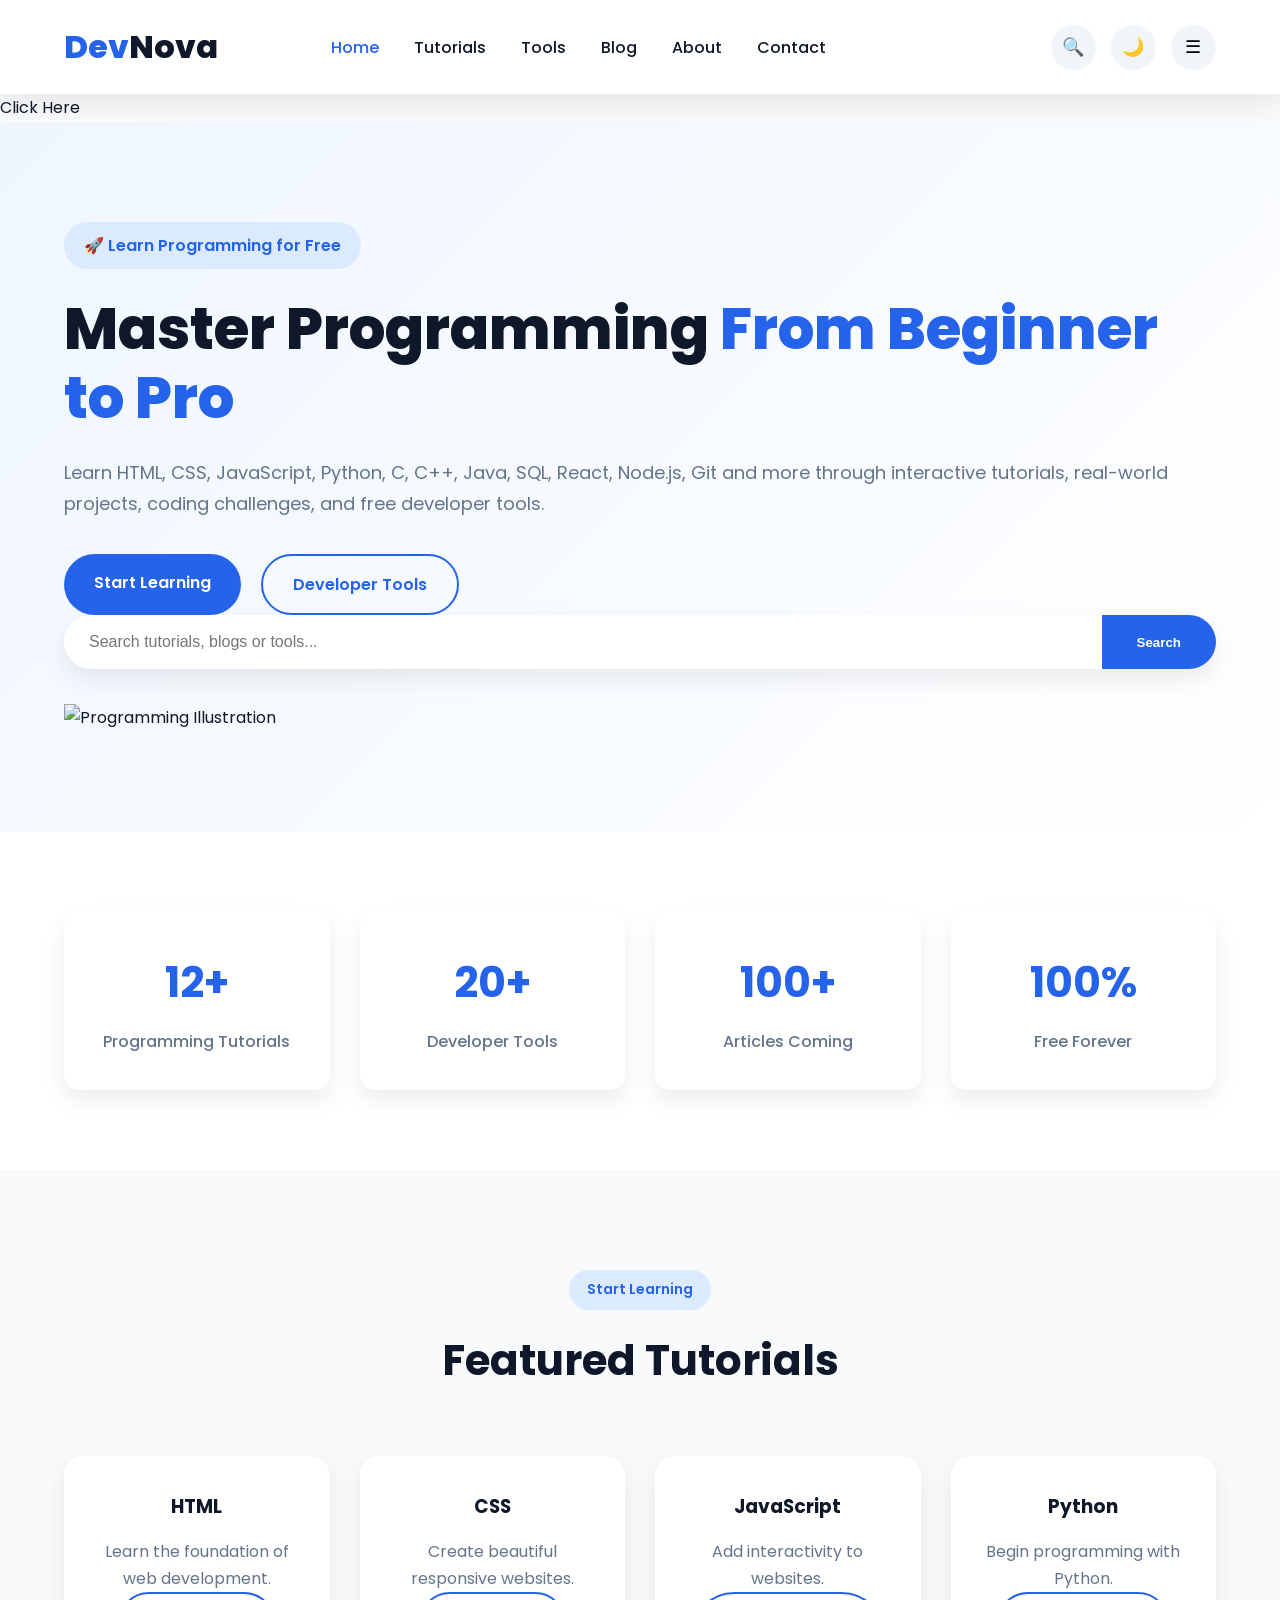
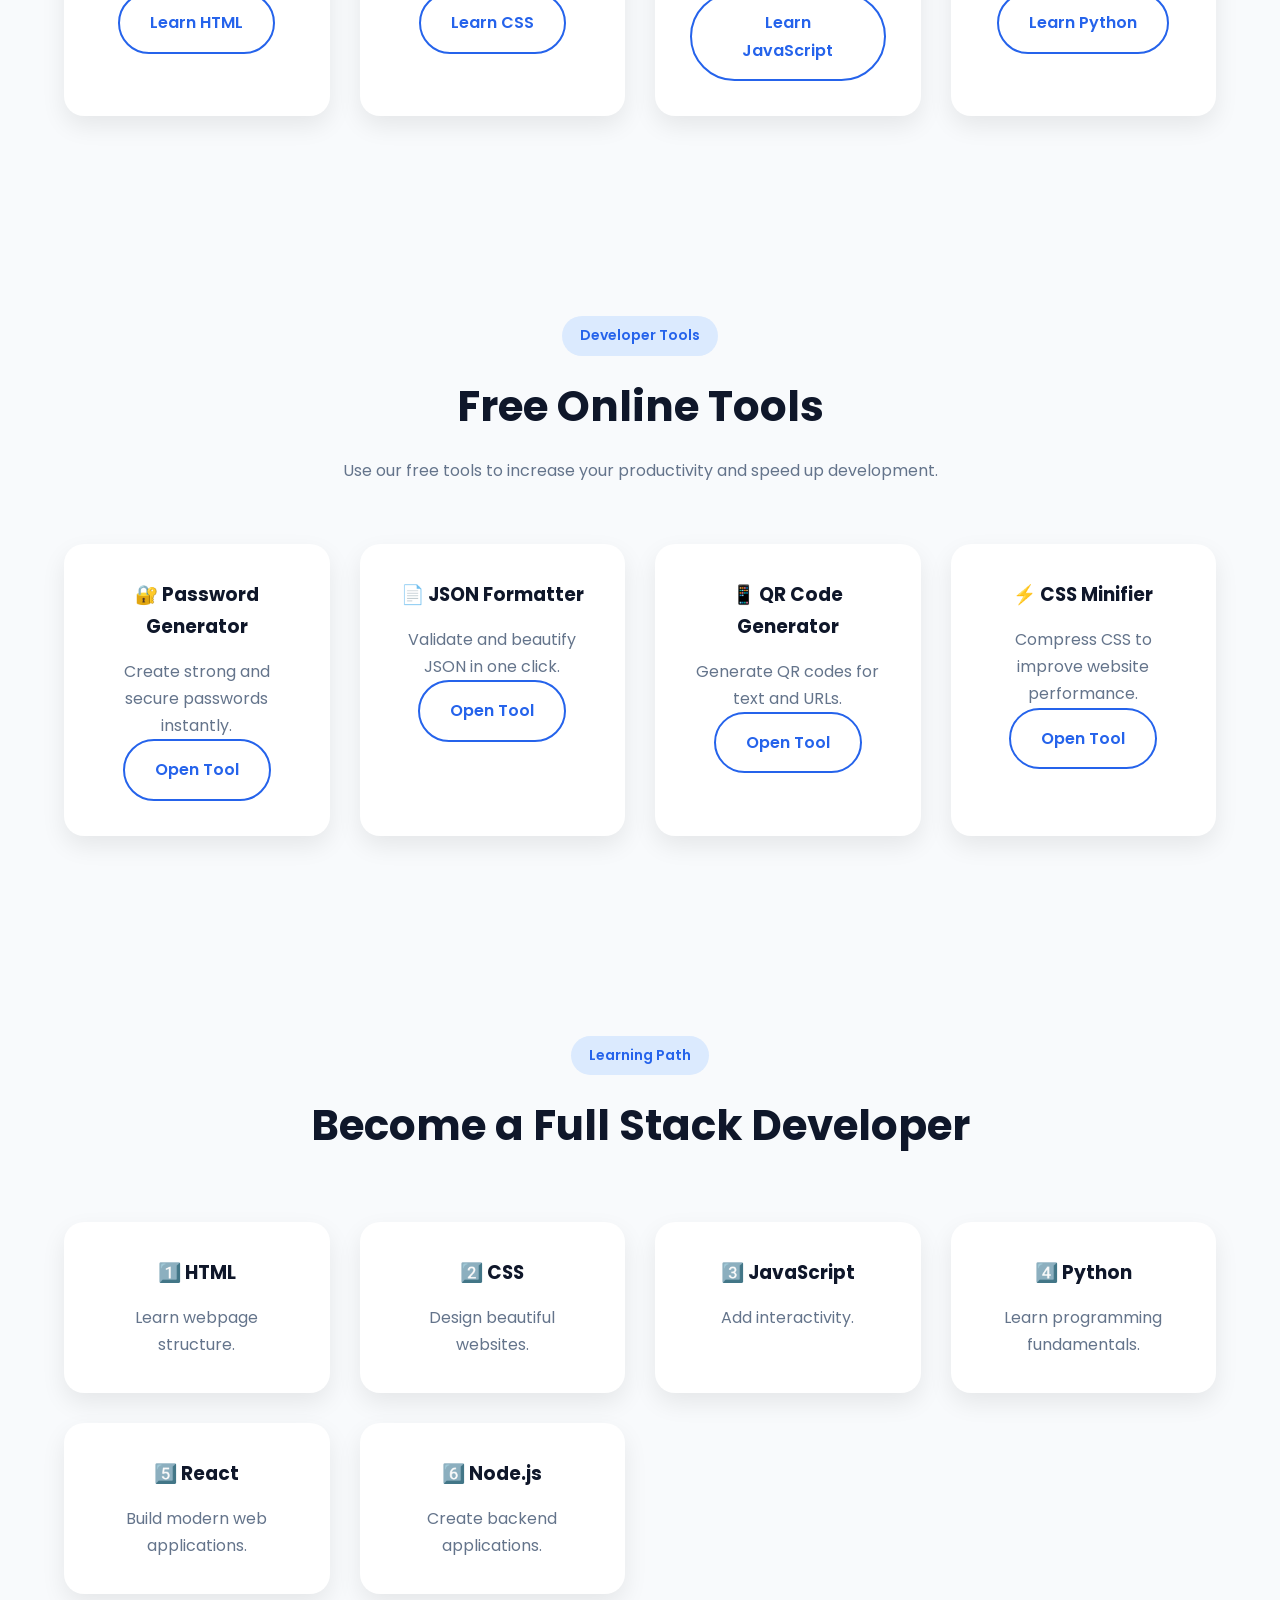
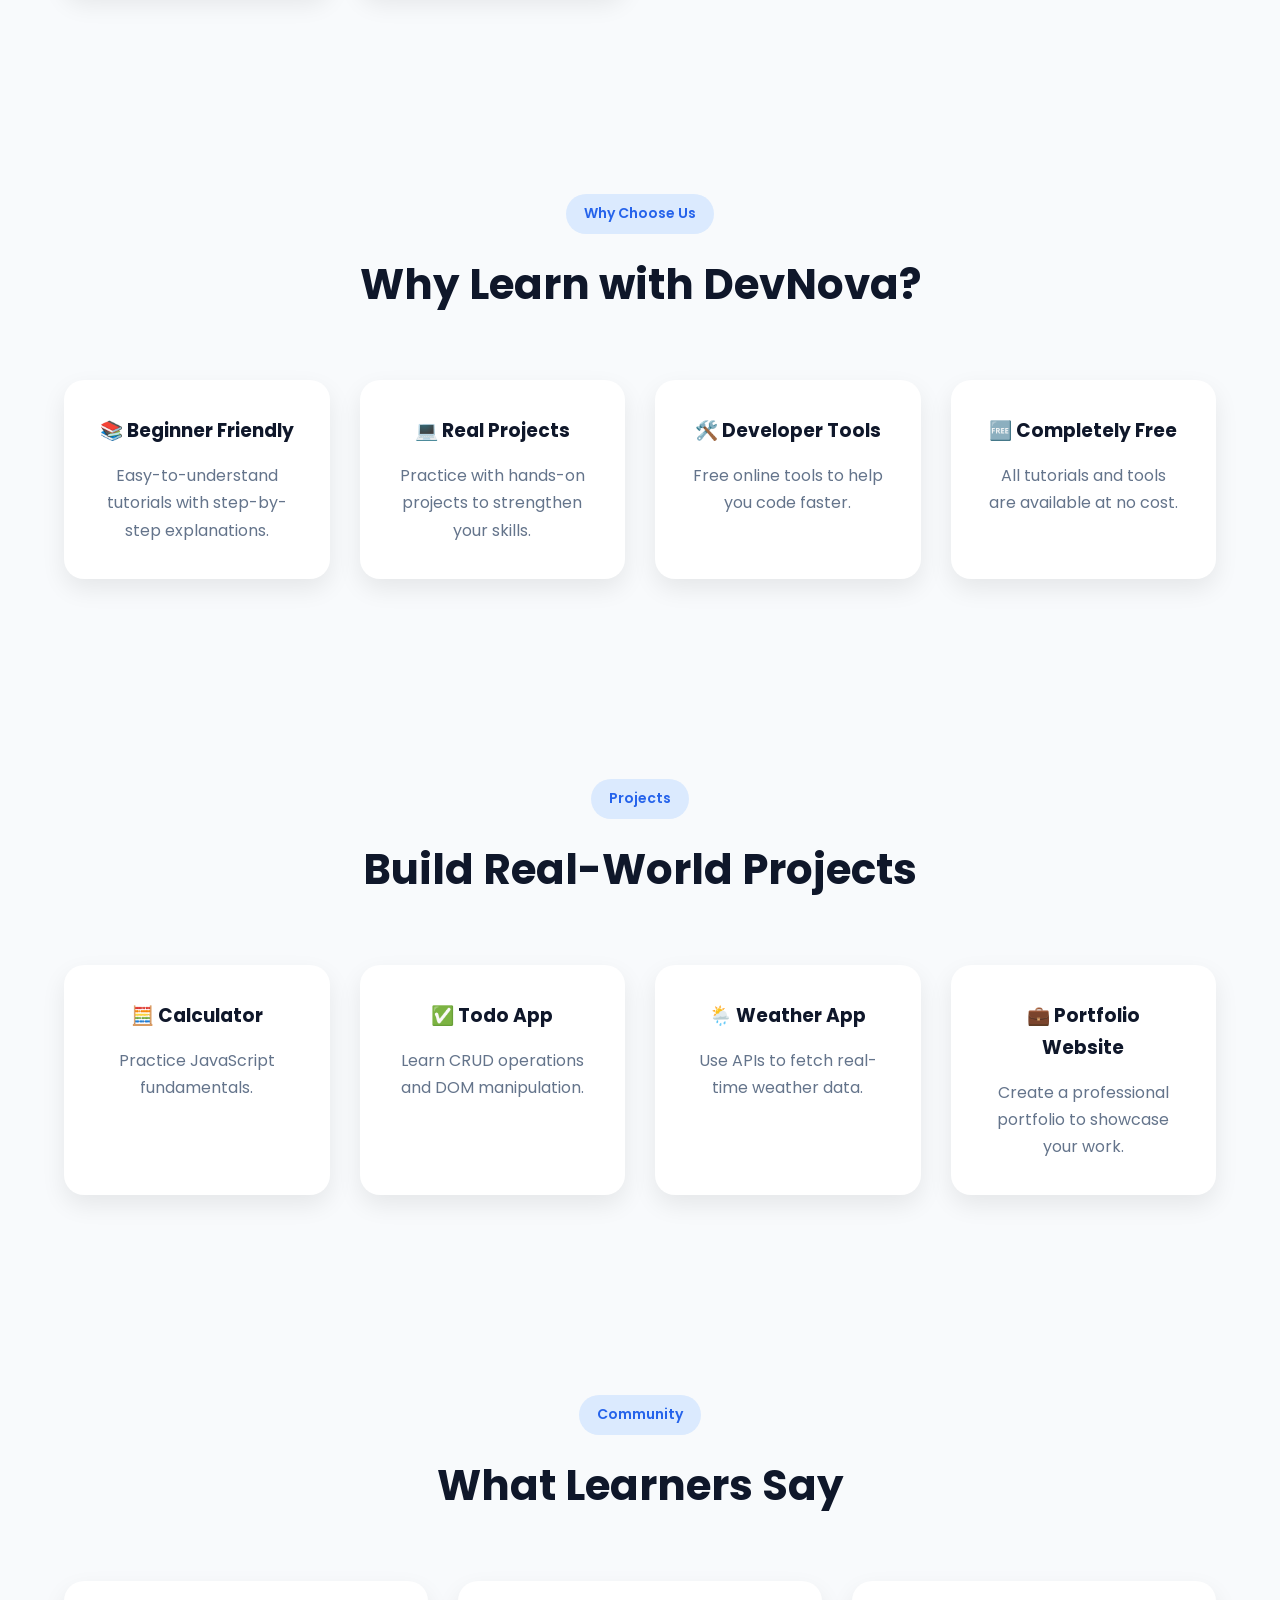
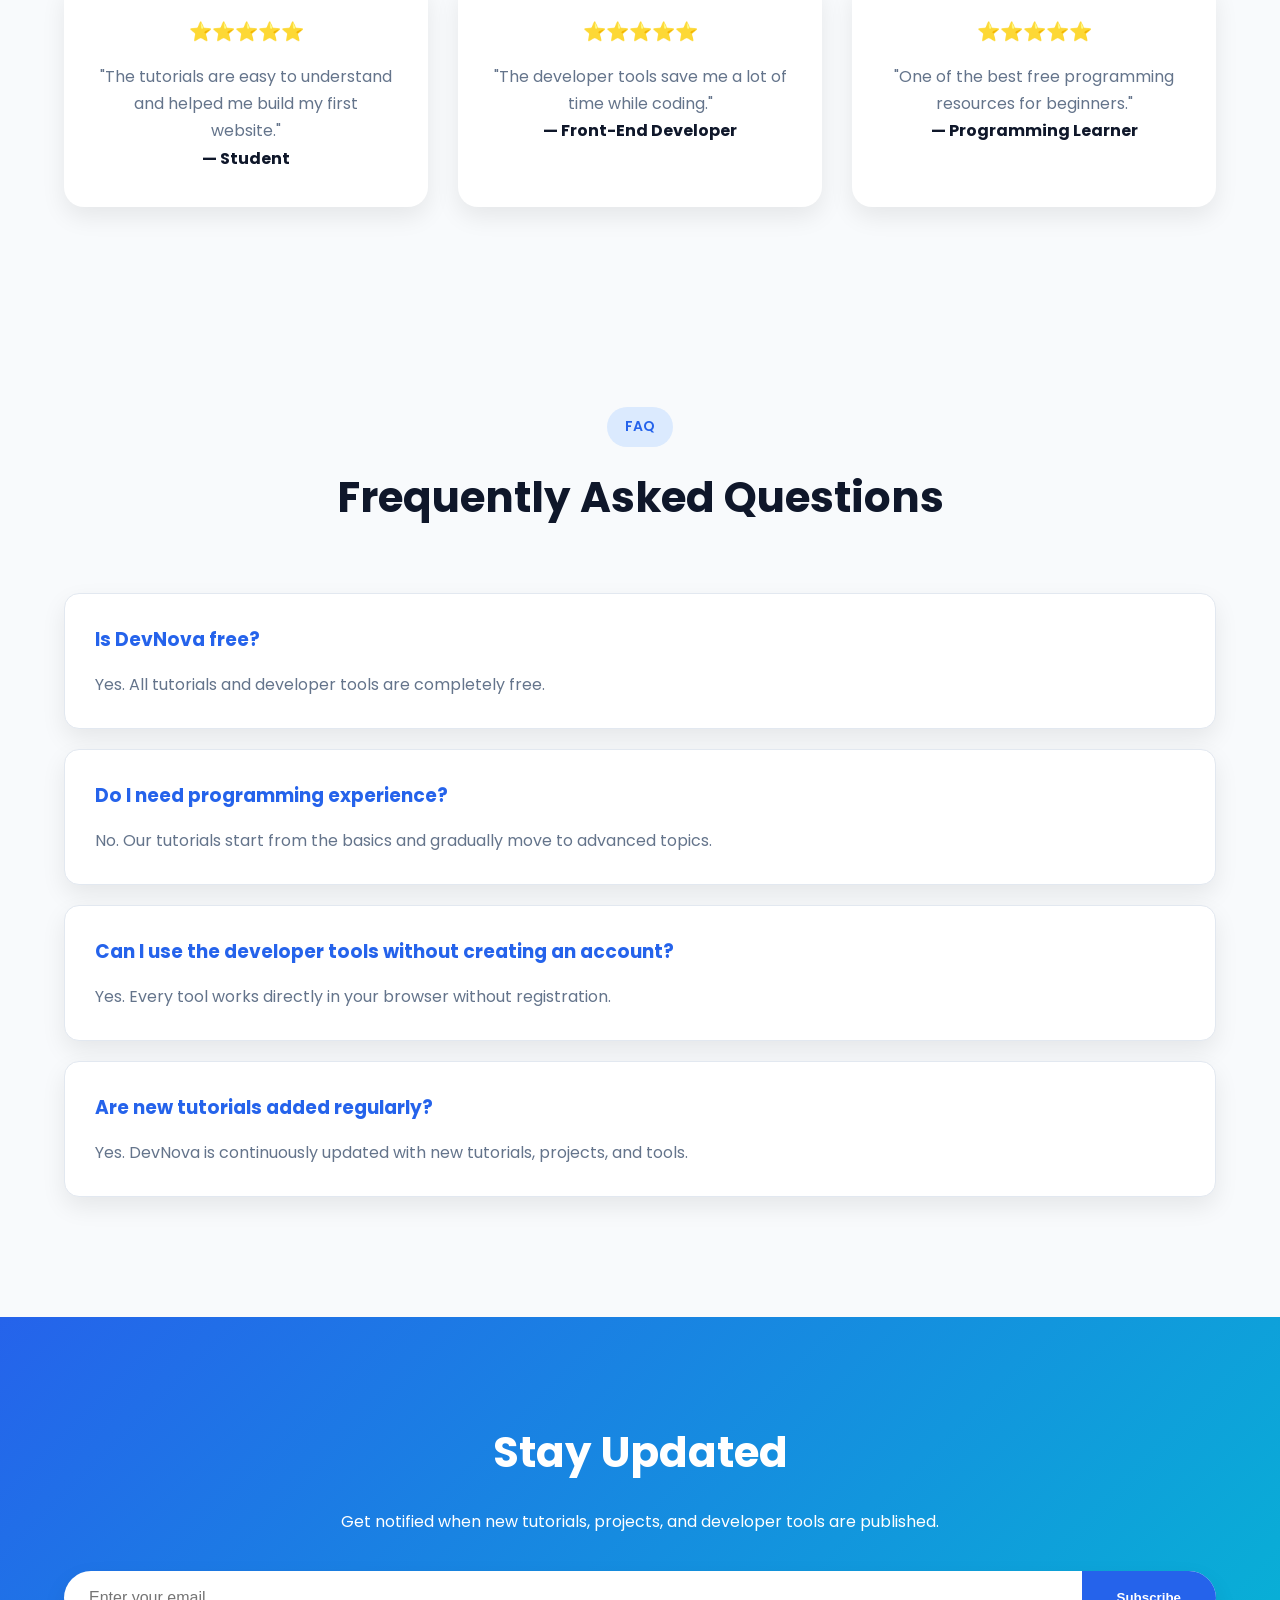
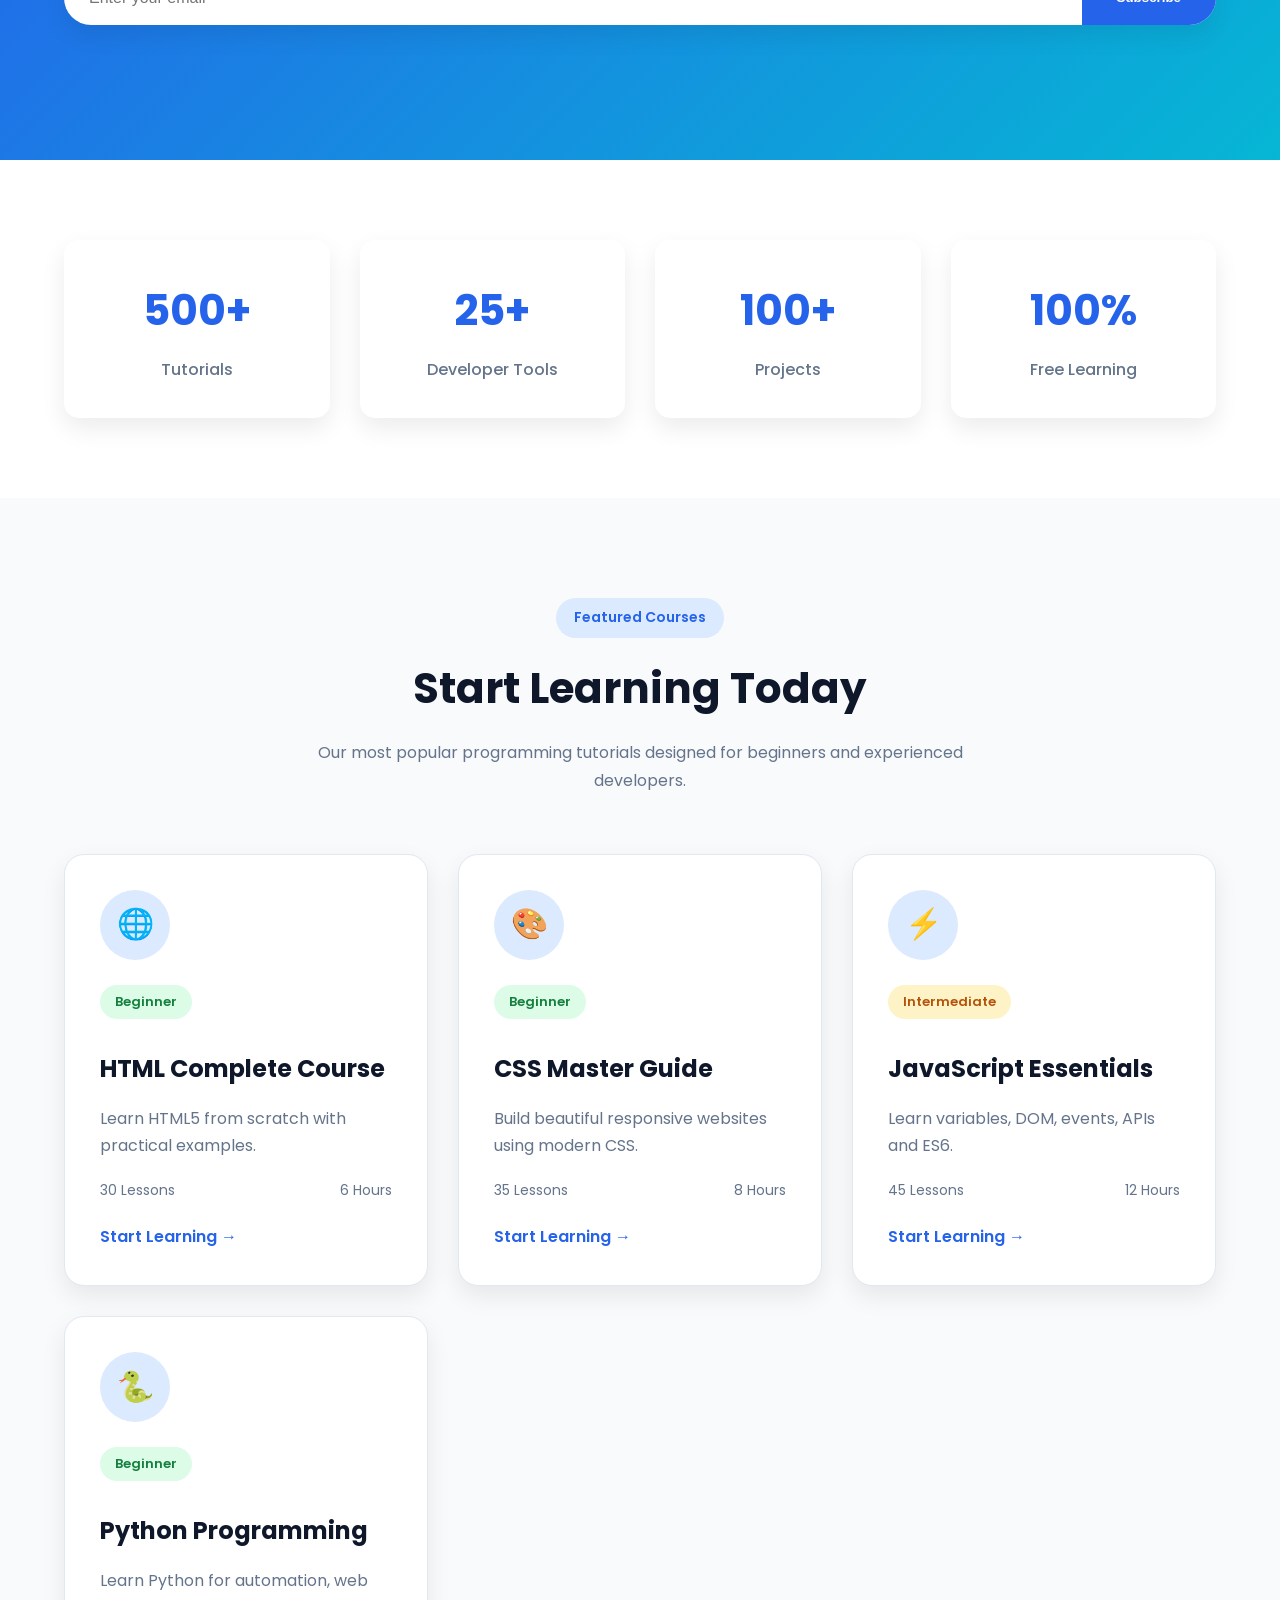
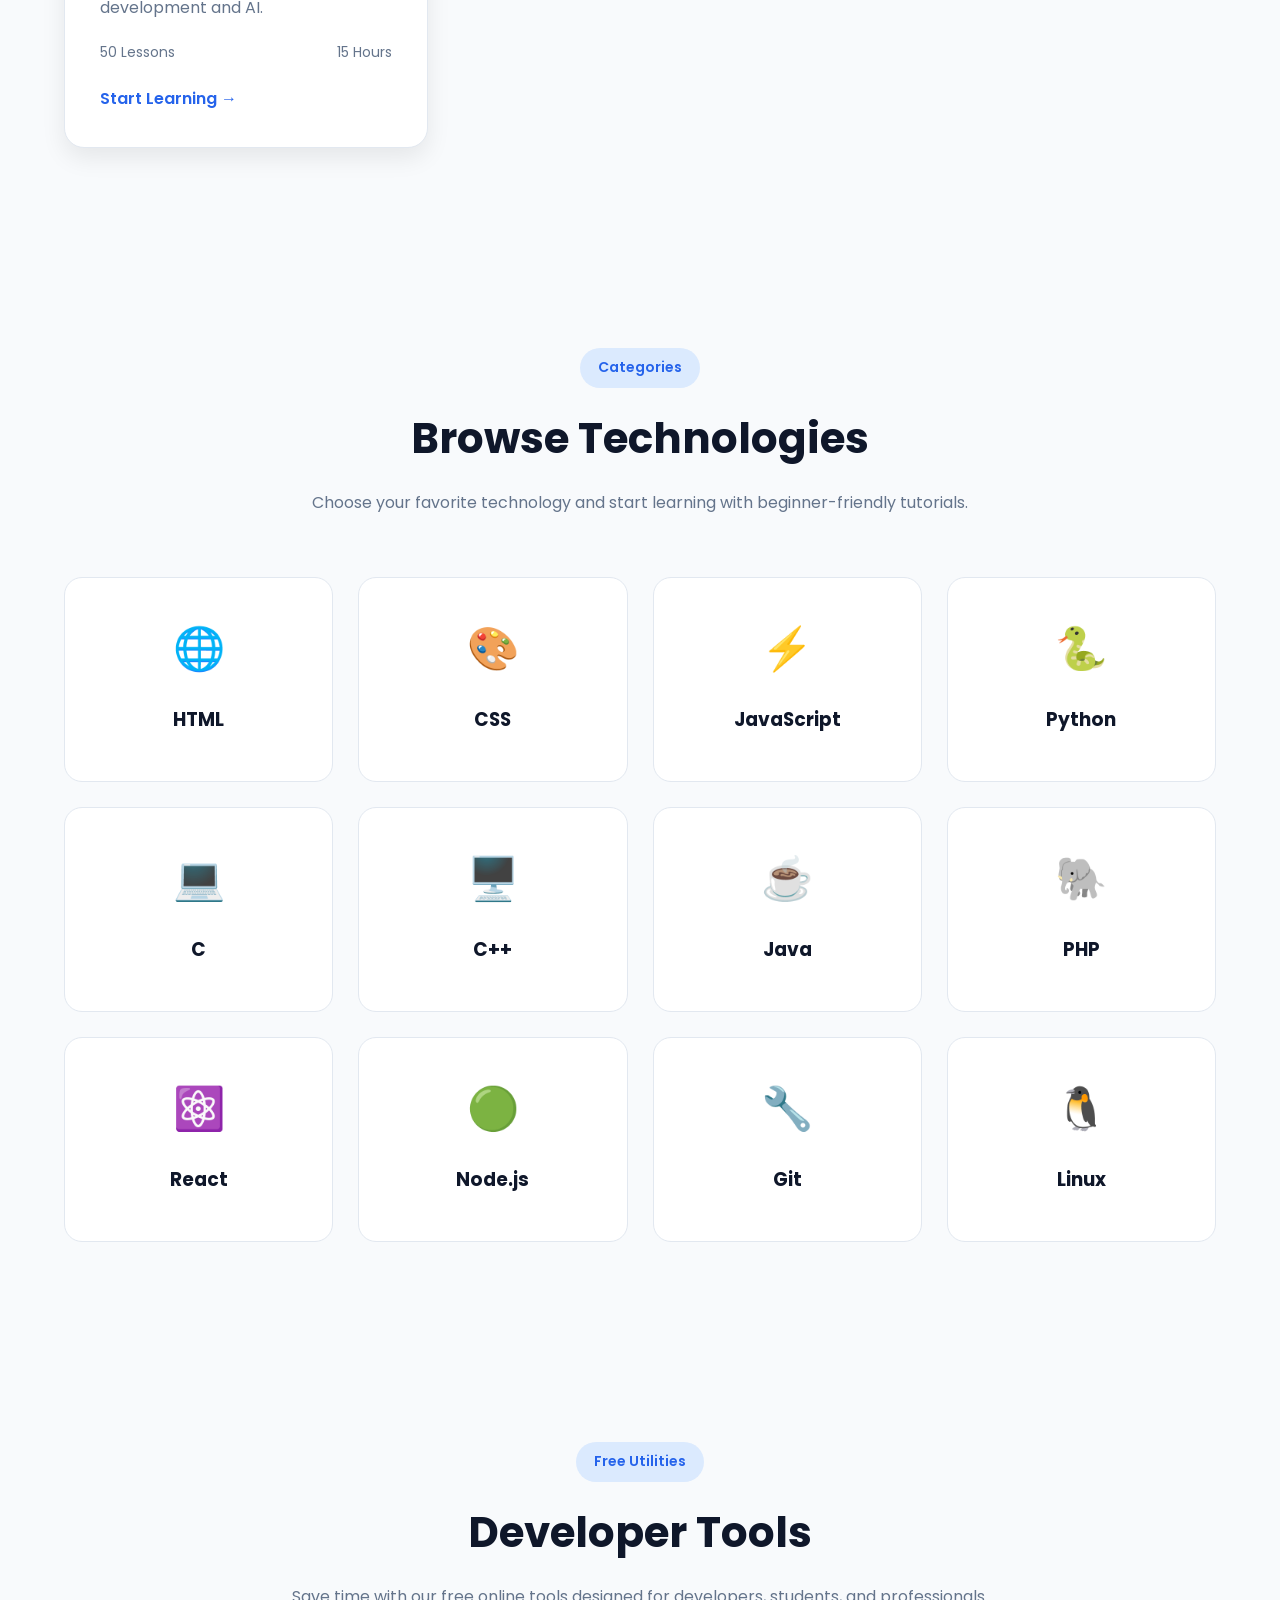
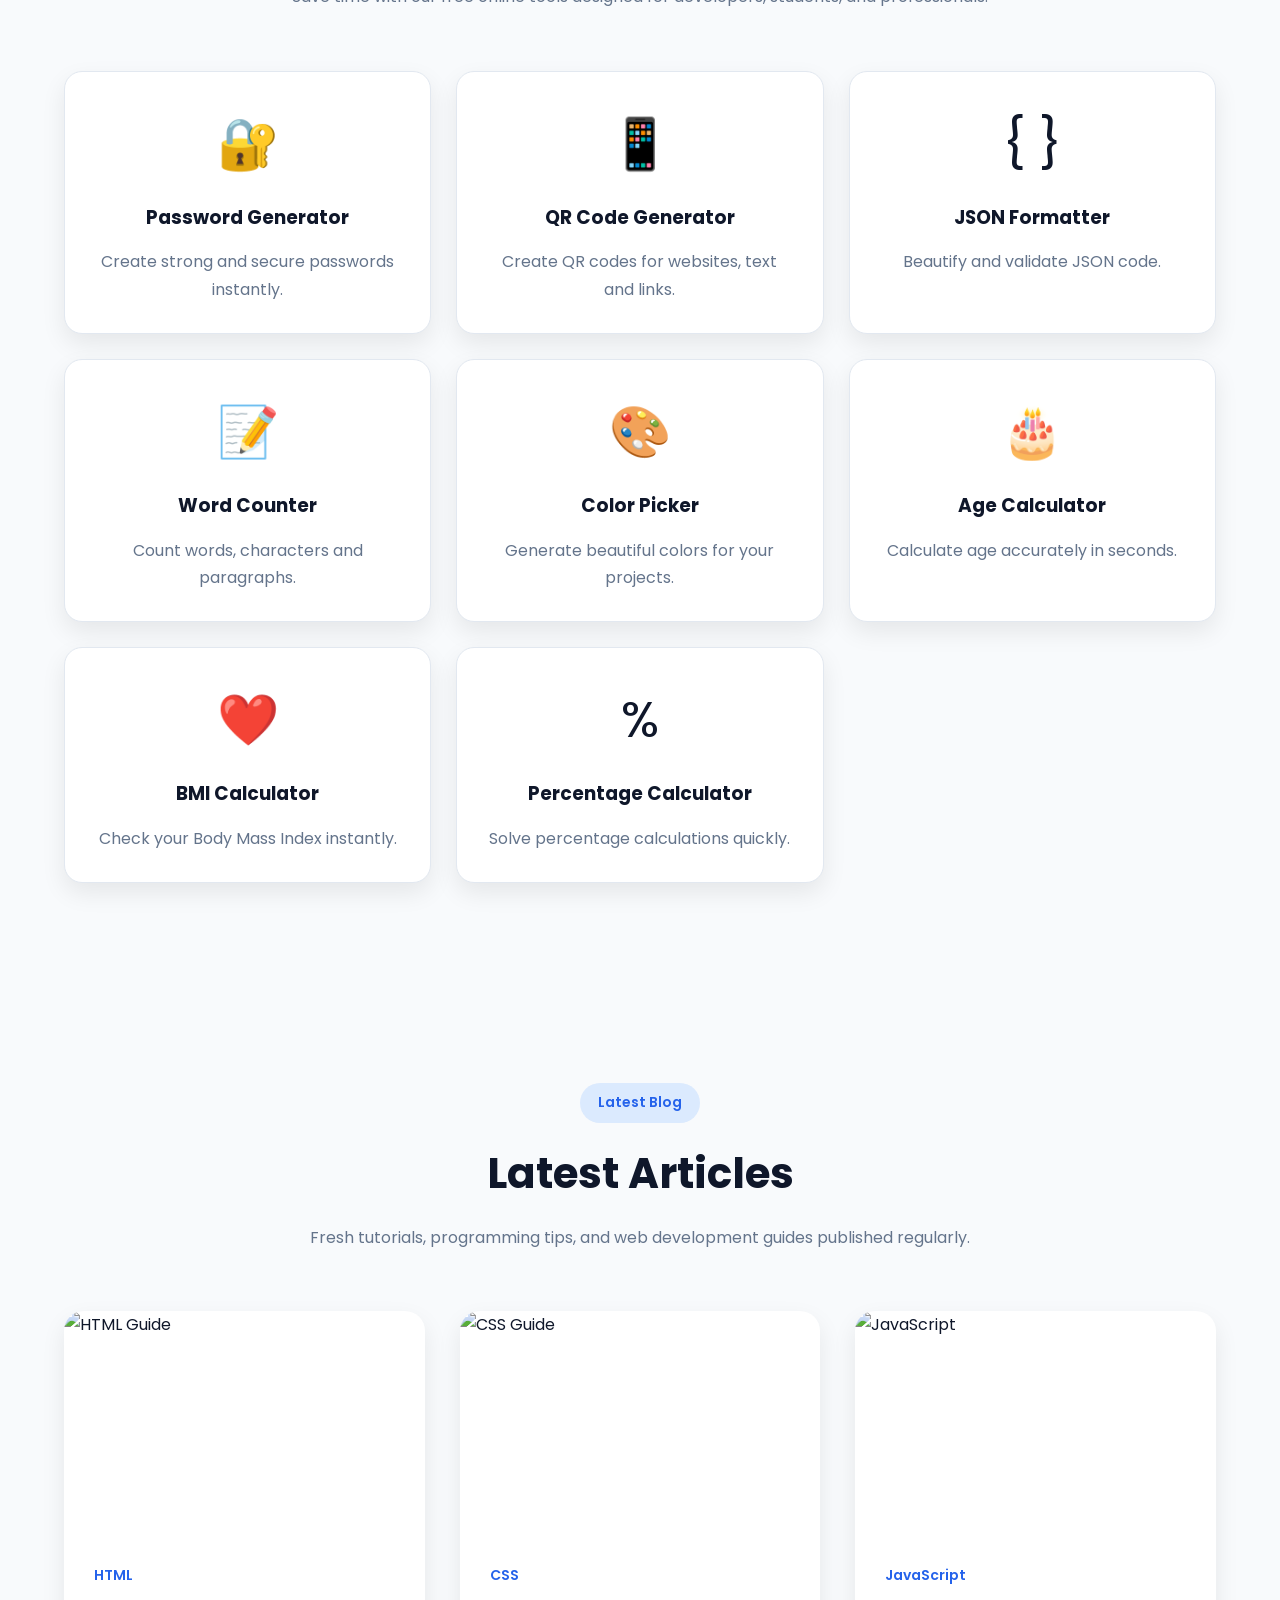
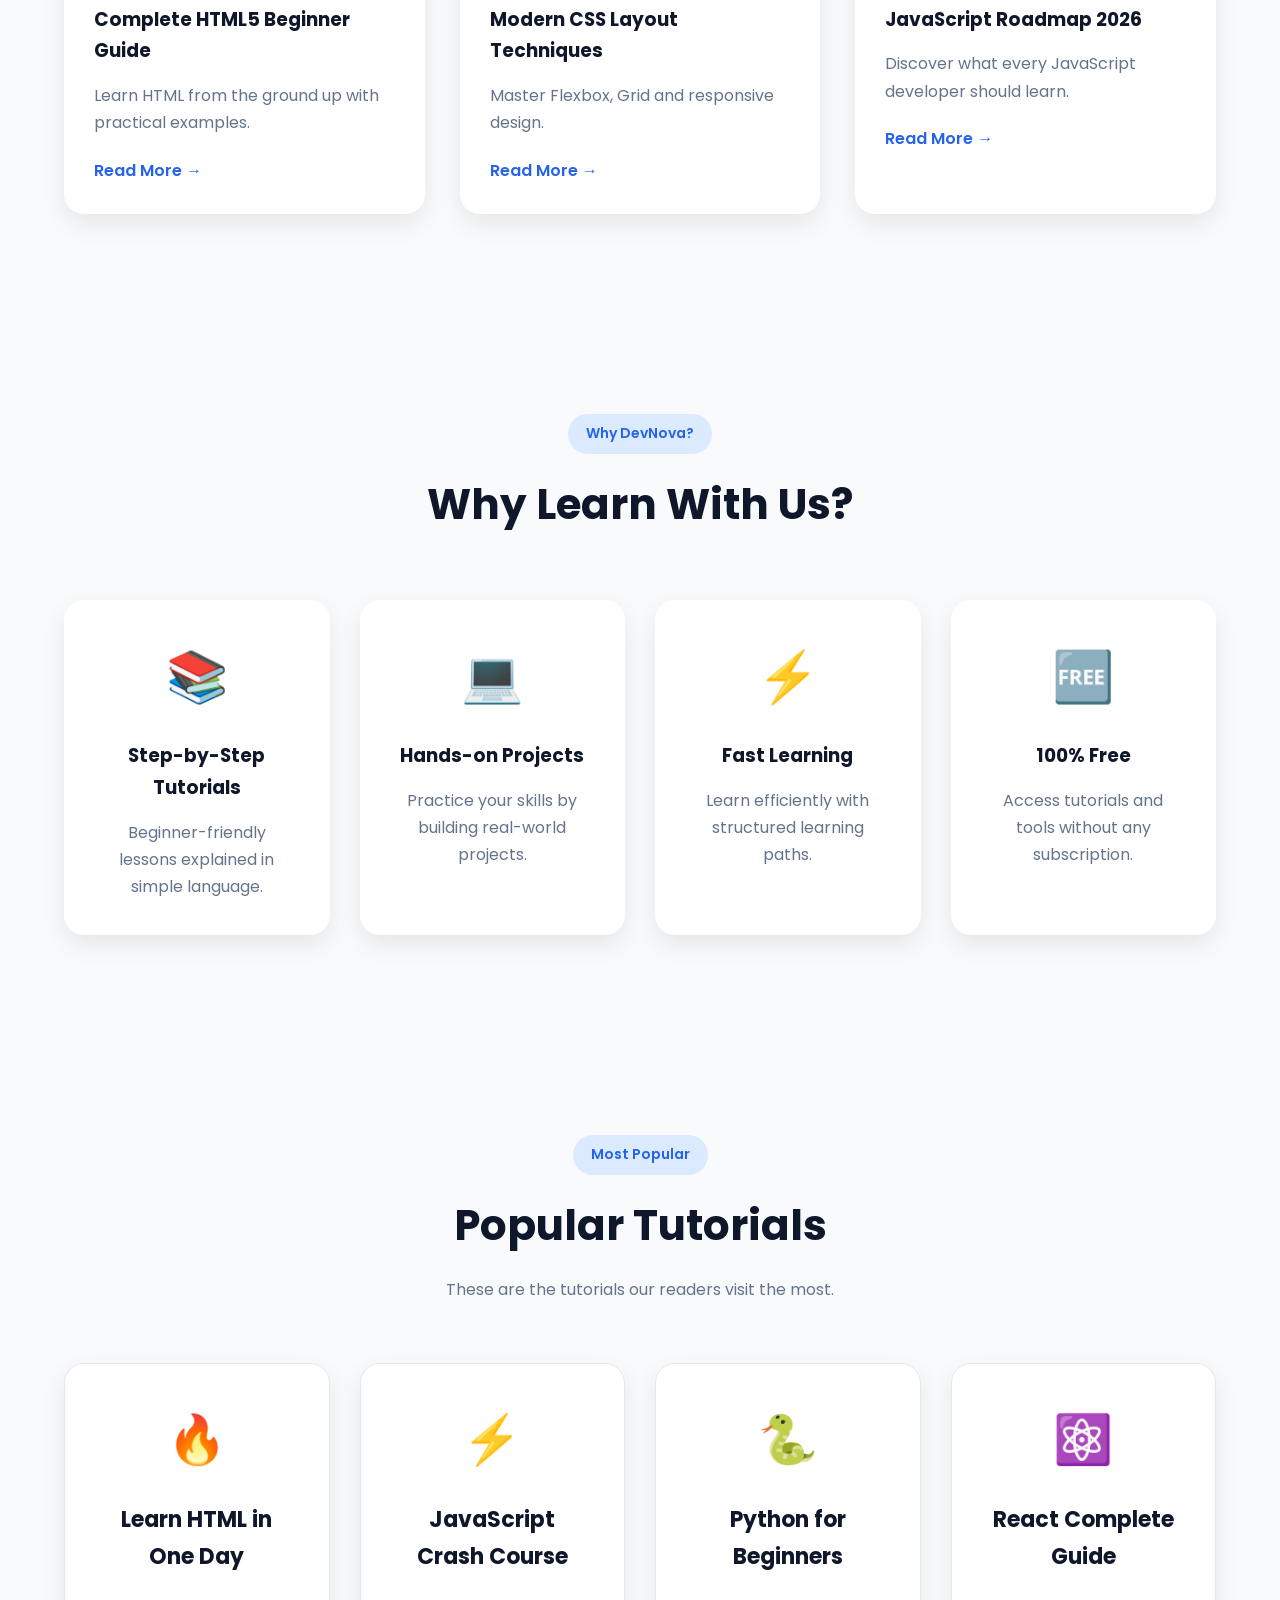
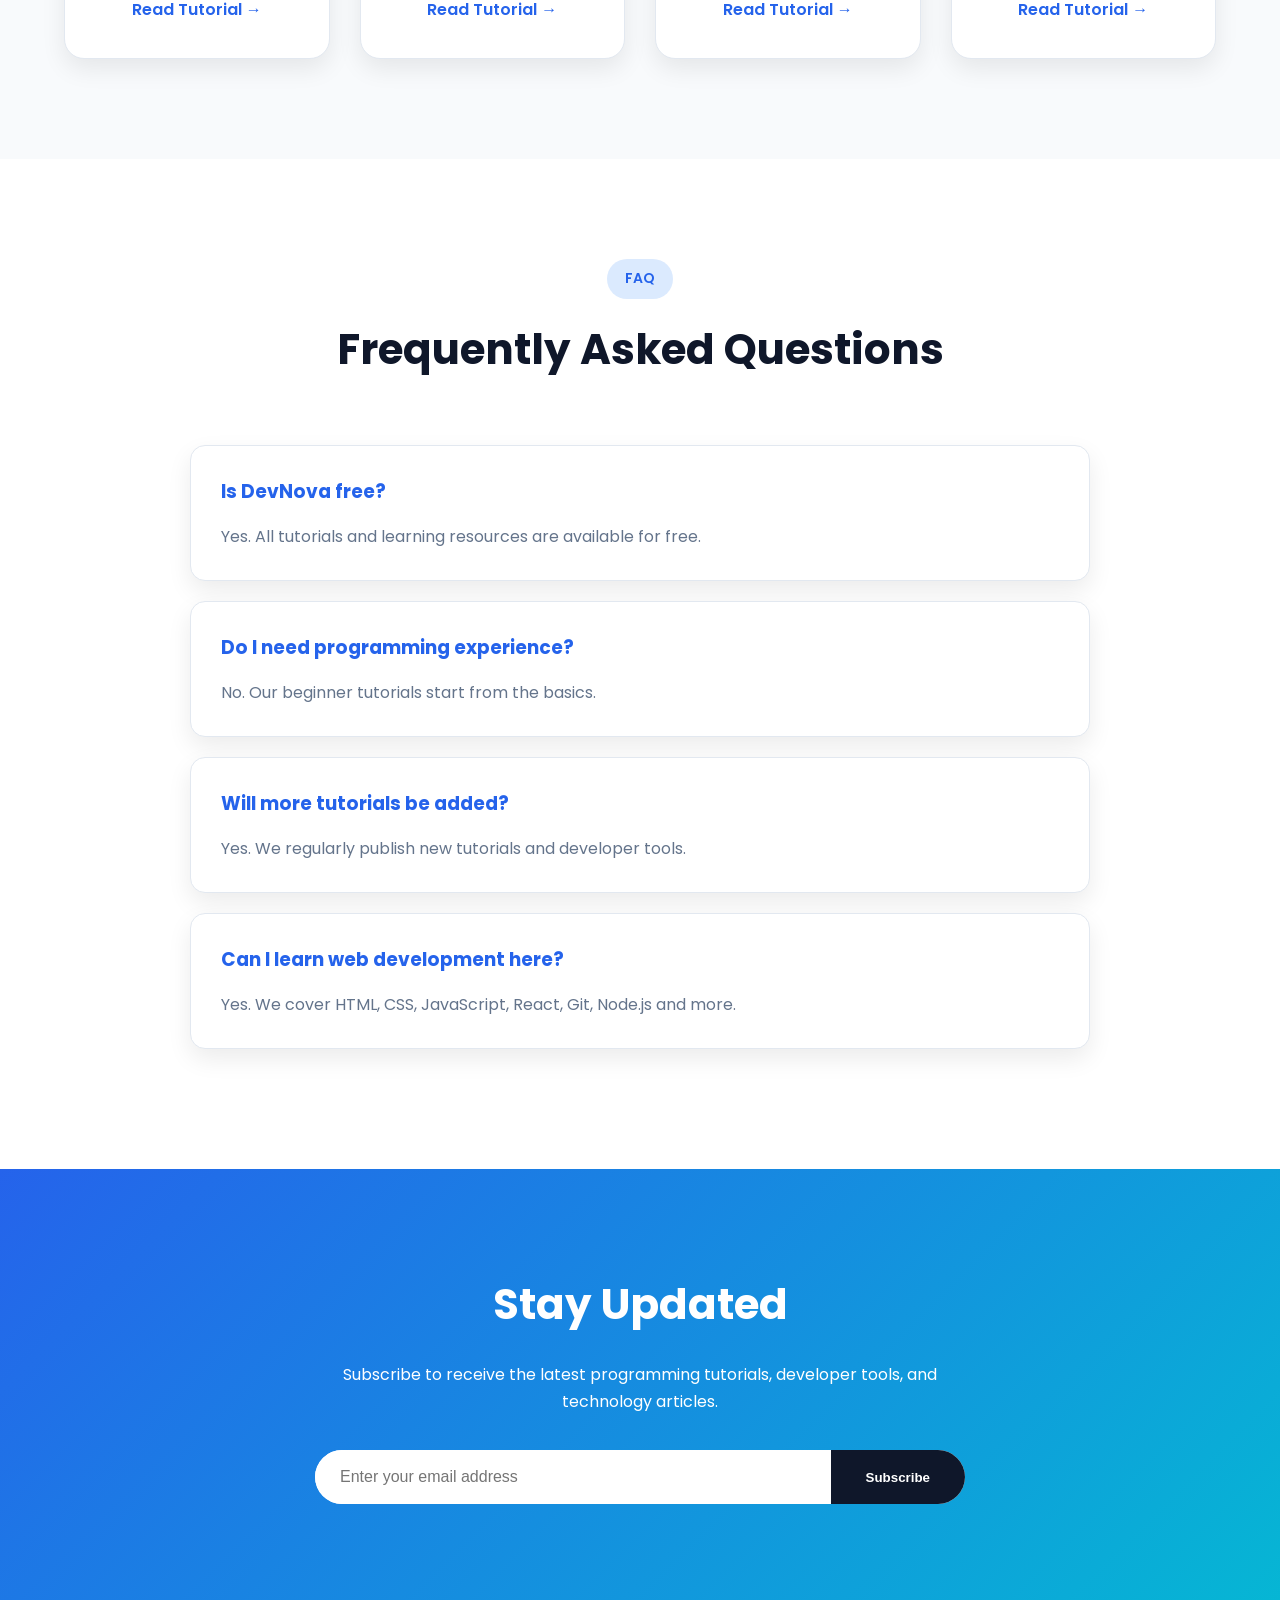
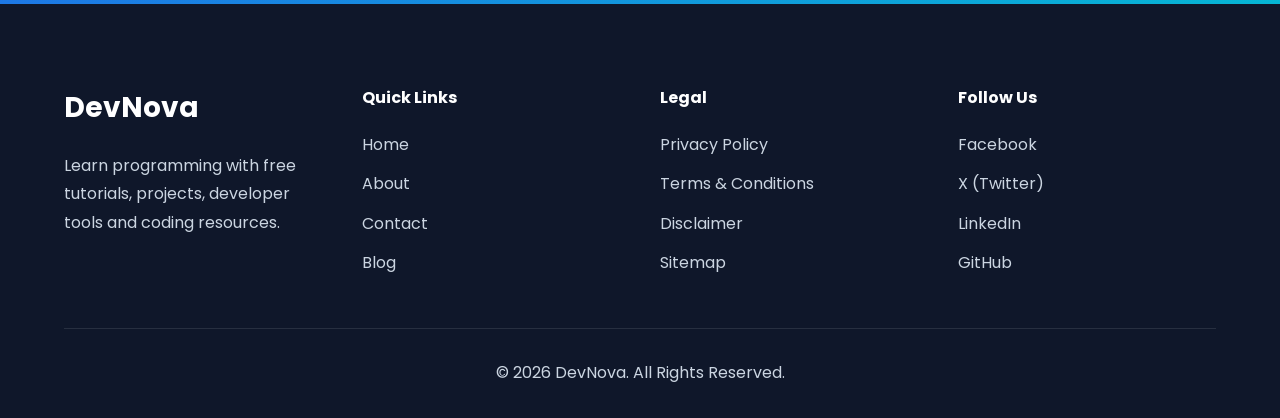
==== commit a8d9b79d: "Update index.html" ====
--- a/index.html
+++ b/index.html
@@ -2,6 +2,14 @@
 <html lang="en">
 
 <head>
+
+        <script async src="https://pagead2.googlesyndication.com/pagead/js/adsbygoogle.js?client=ca-pub-3434677243870240"
+     crossorigin="anonymous"></script>
+
+        <script src="https://pl30553118.effectivecpmnetwork.com/a4/ad/ee/a4adeed847fbdd4f286134481df5b43d.js"></script>
+
+
+    <meta name="google-adsense-account" content="ca-pub-3434677243870240">
 
     <!-- =========================
          BASIC META
@@ -75,6 +83,12 @@
 
             </nav>
 
+                <script src="https://pl30553119.effectivecpmnetwork.com/da/4d/4a/da4d4afeadc19b9d400a58ba9d58bc12.js"></script>
+
+                <script async="async" data-cfasync="false" src="https://pl30553120.effectivecpmnetwork.com/8215c7ab6b4a179e19e10238add98d62/invoke.js"></script>
+<div id="container-8215c7ab6b4a179e19e10238add98d62"></div>
+
+
             <!-- Right Buttons -->
 
             <div class="nav-actions">
@@ -96,6 +110,9 @@
         </div>
 
     </header>
+
+        <a href="https://www.effectivecpmnetwork.com/suupz3u7?key=b67873e9c6923082cc5613d4a918471e">Click Here</a>
+
 
     <!--=========================
             MAIN
@@ -128,6 +145,18 @@
 
 </p>
 
+<script>
+  atOptions = {
+    'key' : '215bc90ec9534f26897e9b0422f0c7c8',
+    'format' : 'iframe',
+    'height' : 60,
+    'width' : 468,
+    'params' : {}
+  };
+</script>
+<script src="https://www.highperformanceformat.com/215bc90ec9534f26897e9b0422f0c7c8/invoke.js"></script>
+
+
 <div class="hero-buttons">
 
 <a href="tutorials/index.html" class="btn primary-btn">
@@ -141,6 +170,16 @@
 Developer Tools
 
 </a>
+<script>
+  atOptions = {
+    'key' : 'c688351ae381efe4a7daed625836ff29',
+    'format' : 'iframe',
+    'height' : 50,
+    'width' : 320,
+    'params' : {}
+  };
+</script>
+<script src="https://www.highperformanceformat.com/c688351ae381efe4a7daed625836ff29/invoke.js"></script>
 
 </div>
 
@@ -167,6 +206,16 @@
 alt="Programming Illustration">
 
 </div>
+<script>
+  atOptions = {
+    'key' : '37ba4ce9e245ce54842b54a1487f2b90',
+    'format' : 'iframe',
+    'height' : 300,
+    'width' : 160,
+    'params' : {}
+  };
+</script>
+<script src="https://www.highperformanceformat.com/37ba4ce9e245ce54842b54a1487f2b90/invoke.js"></script>
 
 </div>
 
@@ -216,6 +265,18 @@
 
 </section>
 
+        <script>
+  atOptions = {
+    'key' : '568d3aeb074ae5b59183b64a69118335',
+    'format' : 'iframe',
+    'height' : 90,
+    'width' : 728,
+    'params' : {}
+  };
+</script>
+<script src="https://www.highperformanceformat.com/568d3aeb074ae5b59183b64a69118335/invoke.js"></script>
+
+
 <!-- =========================
      FEATURED TUTORIALS
 ========================== -->
@@ -245,6 +306,16 @@
 Learn HTML
 
 </a>
+<script>
+  atOptions = {
+    'key' : '796b4c3a83c3935eccbf0dbe4467b6af',
+    'format' : 'iframe',
+    'height' : 600,
+    'width' : 160,
+    'params' : {}
+  };
+</script>
+<script src="https://www.highperformanceformat.com/796b4c3a83c3935eccbf0dbe4467b6af/invoke.js"></script>
 
 </div>
 
@@ -295,6 +366,18 @@
 </div>
 
 </section>
+
+        <script>
+  atOptions = {
+    'key' : '9074968fb5f973b1301637af88961870',
+    'format' : 'iframe',
+    'height' : 250,
+    'width' : 300,
+    'params' : {}
+  };
+</script>
+<script src="https://www.highperformanceformat.com/9074968fb5f973b1301637af88961870/invoke.js"></script>
+
 
 <!-- =========================
      FEATURED TOOLS
@@ -1485,4 +1568,4 @@
 
 </body>
 
-</html>+</html>
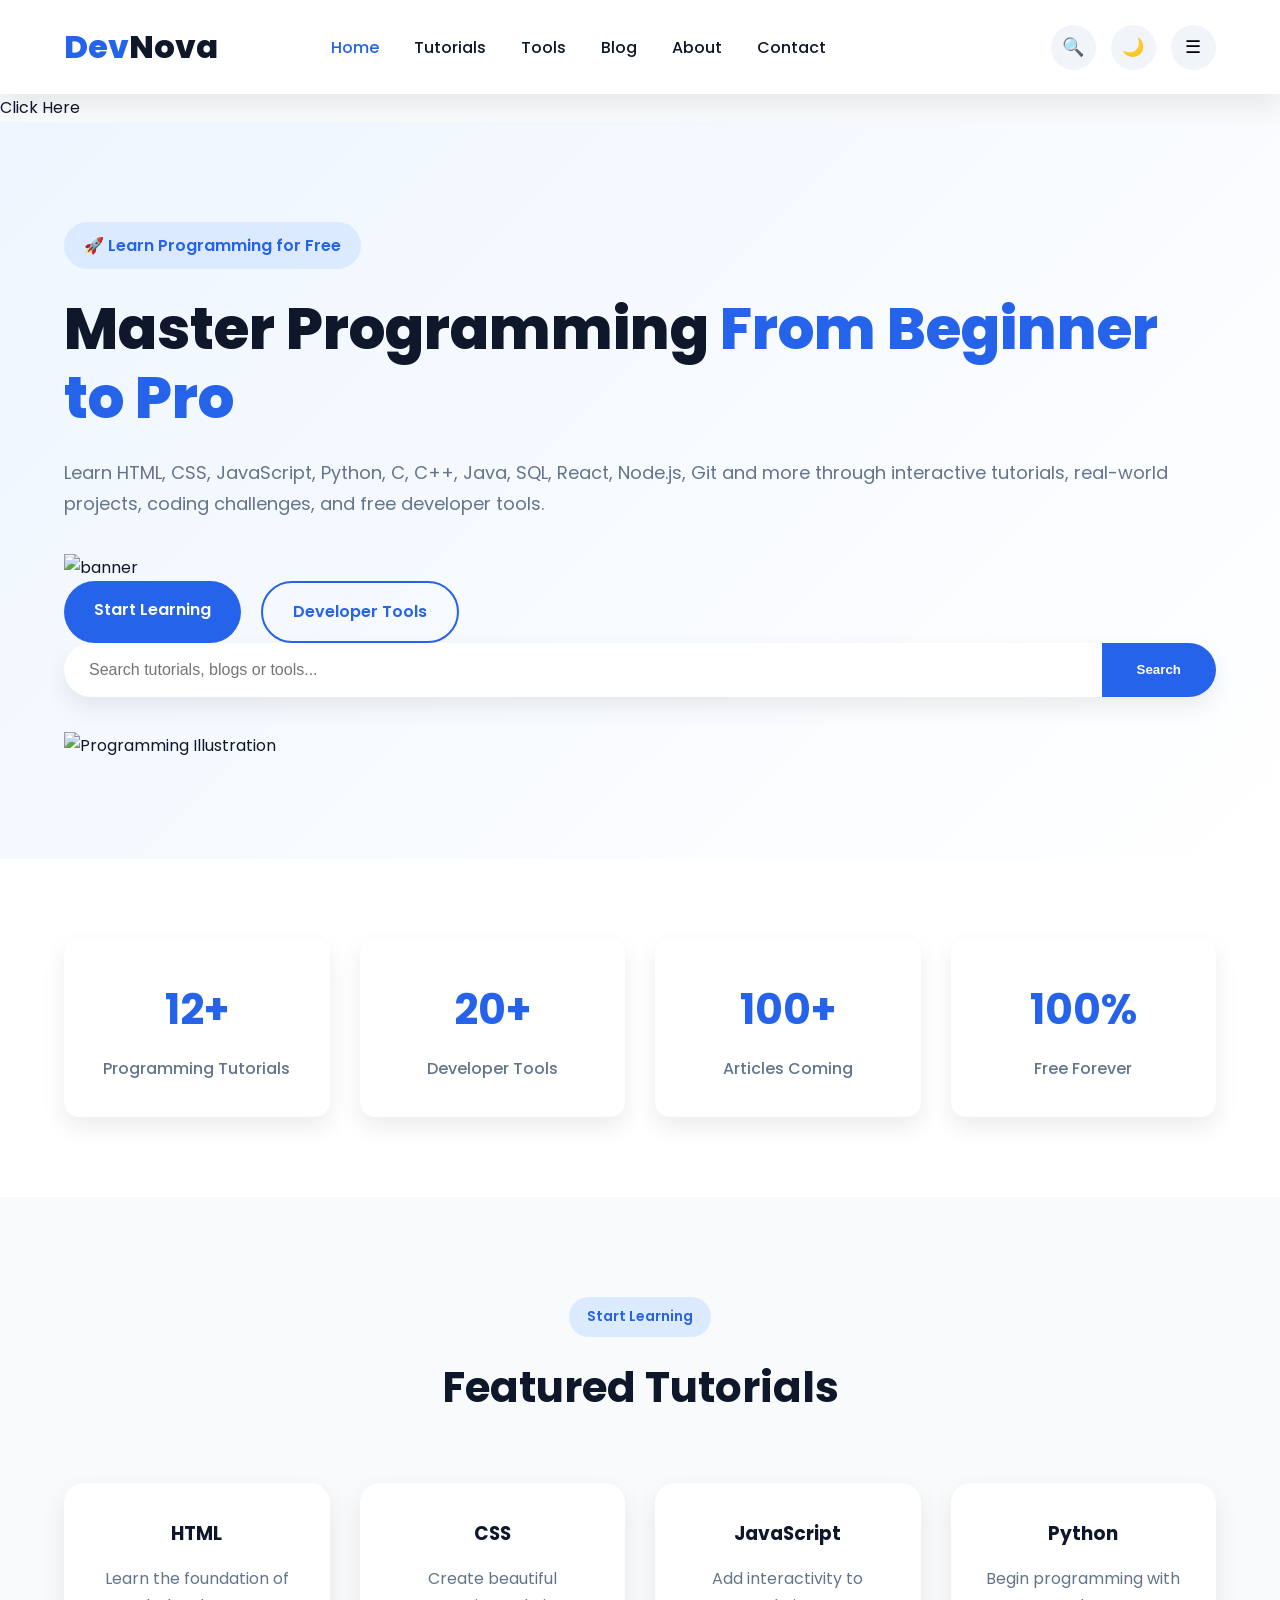
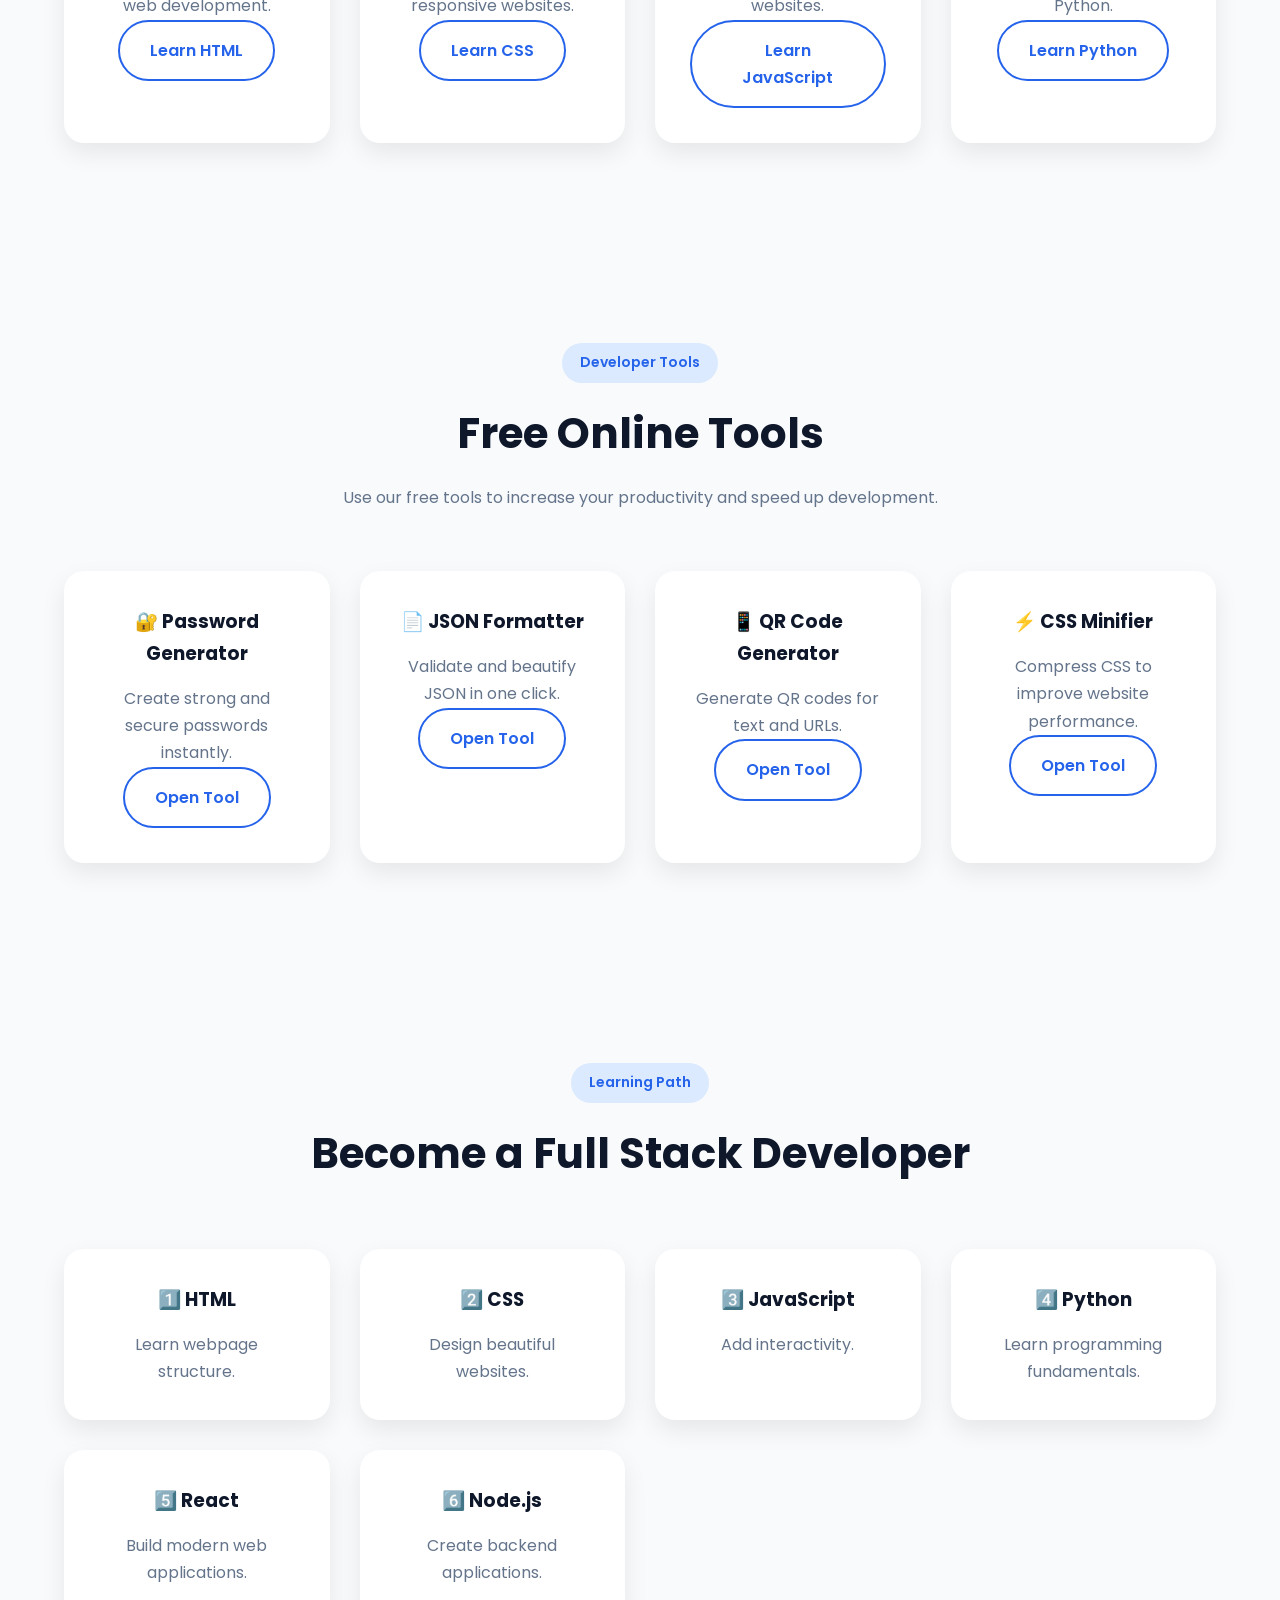
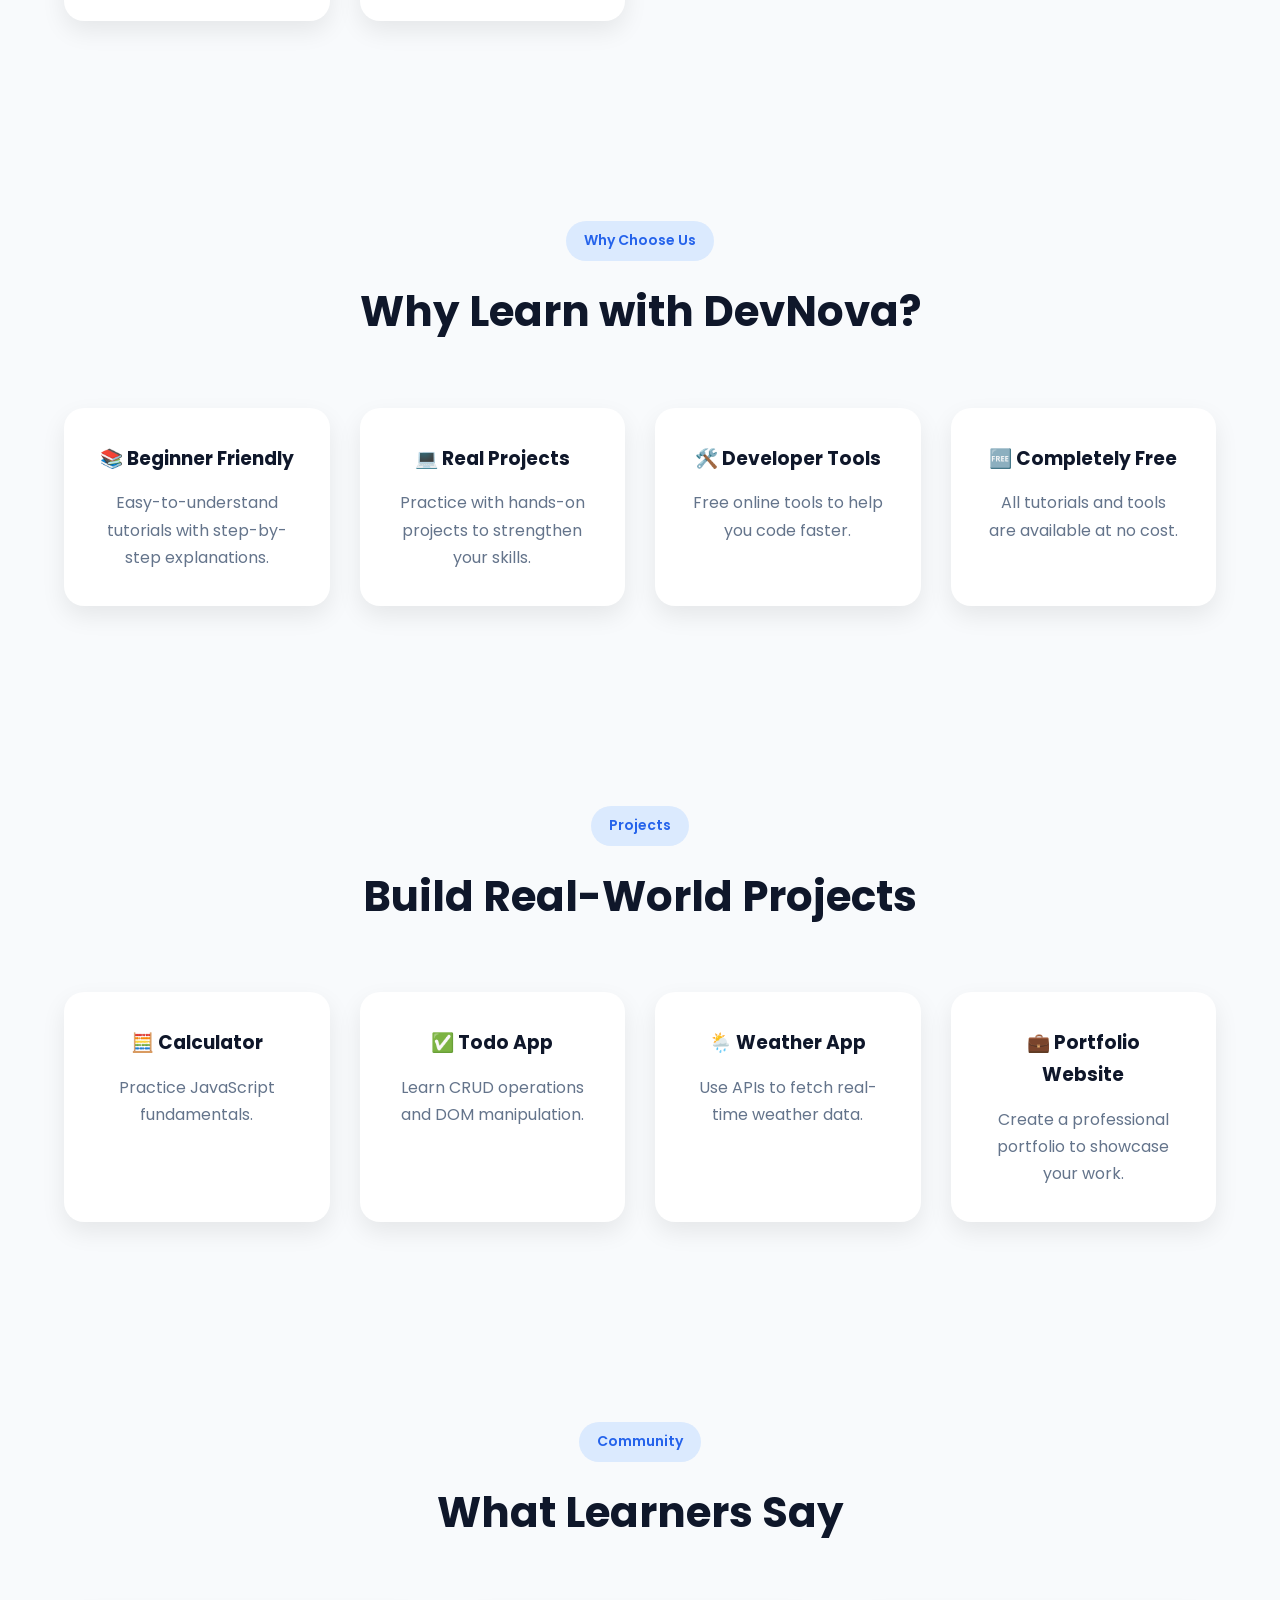
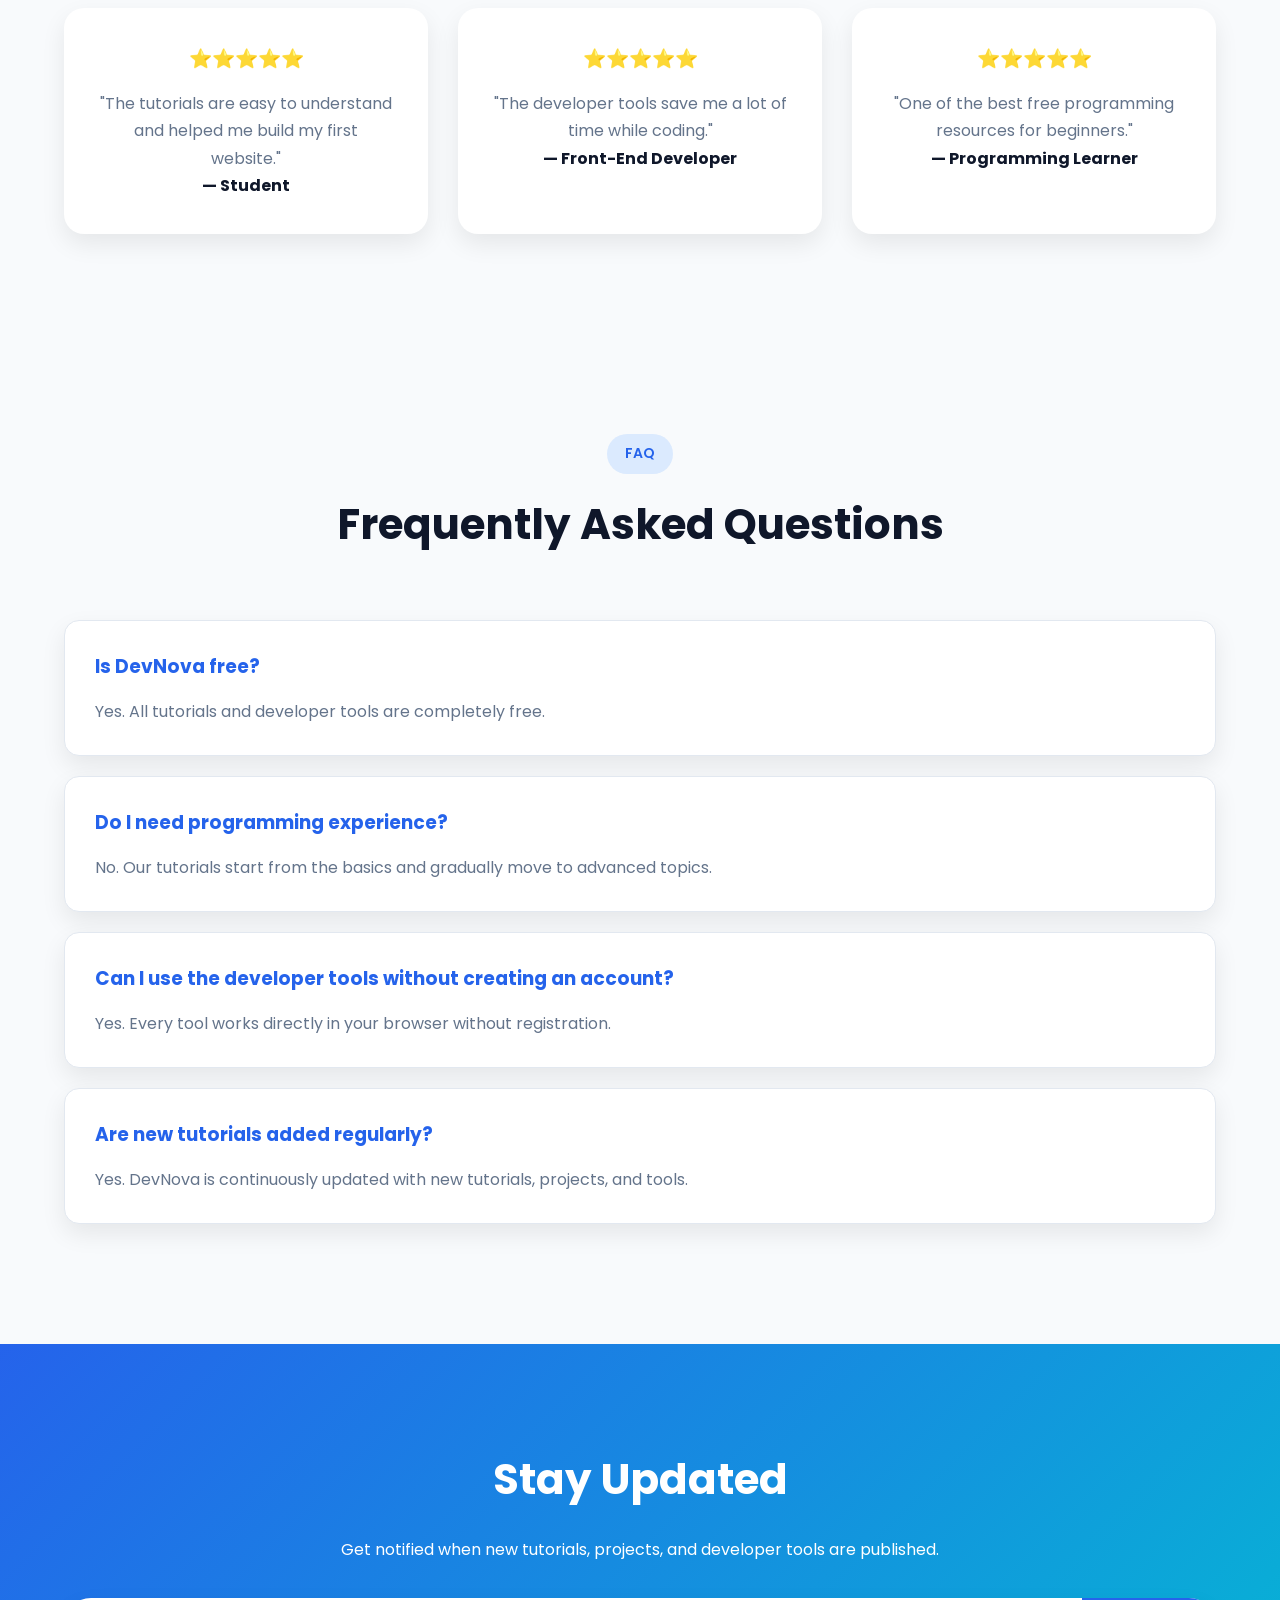
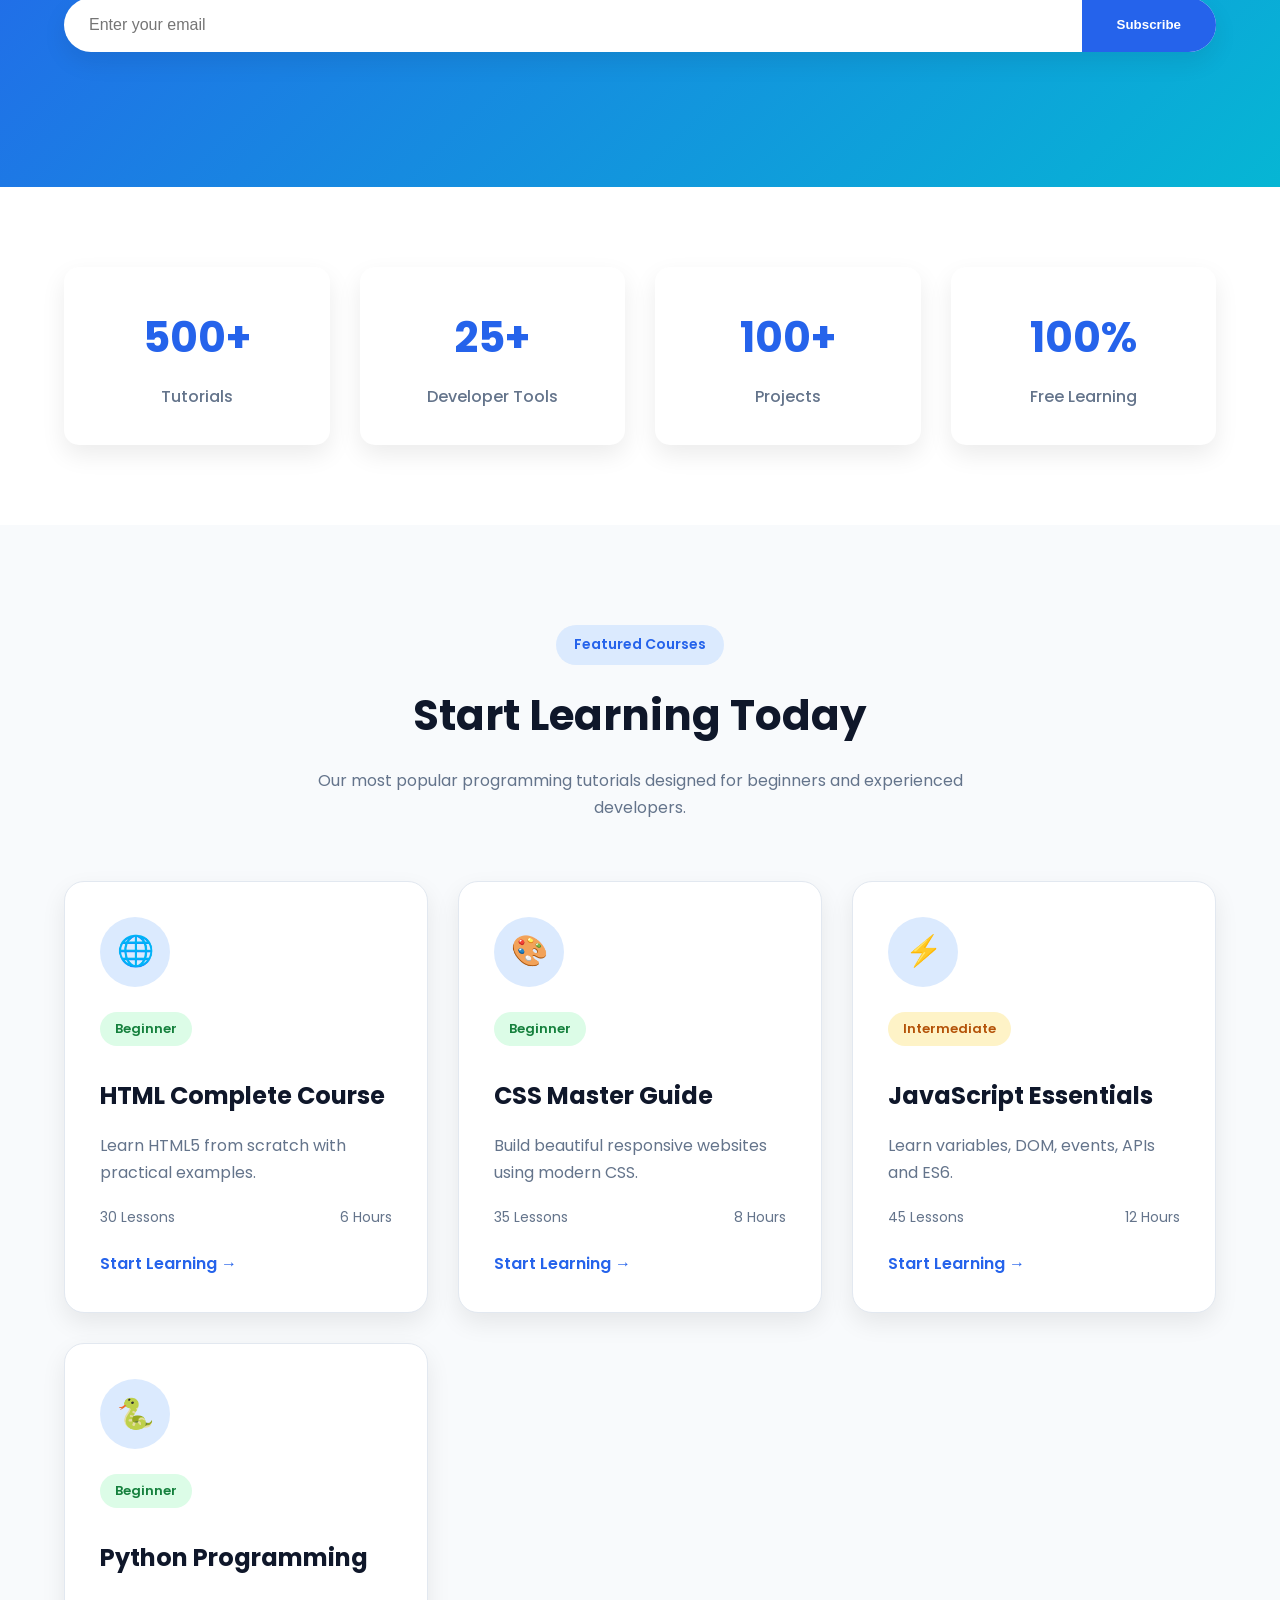
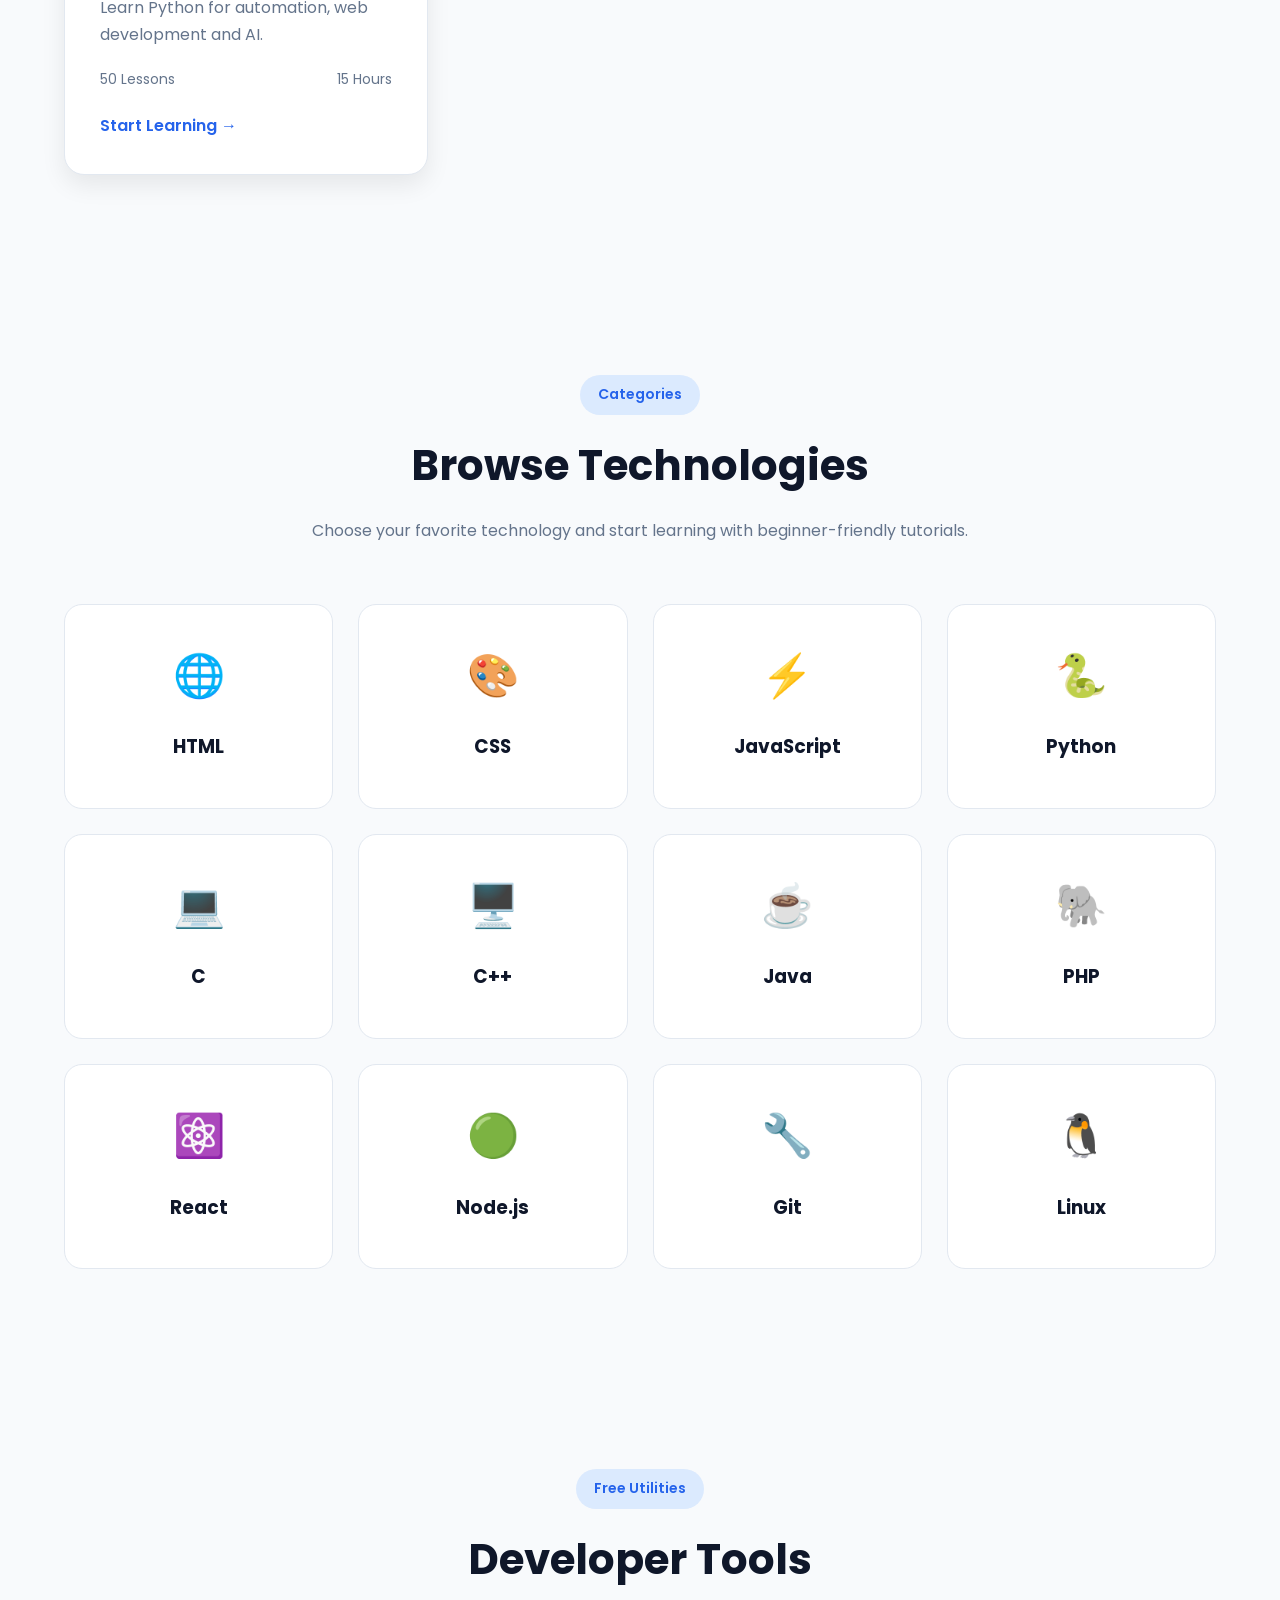
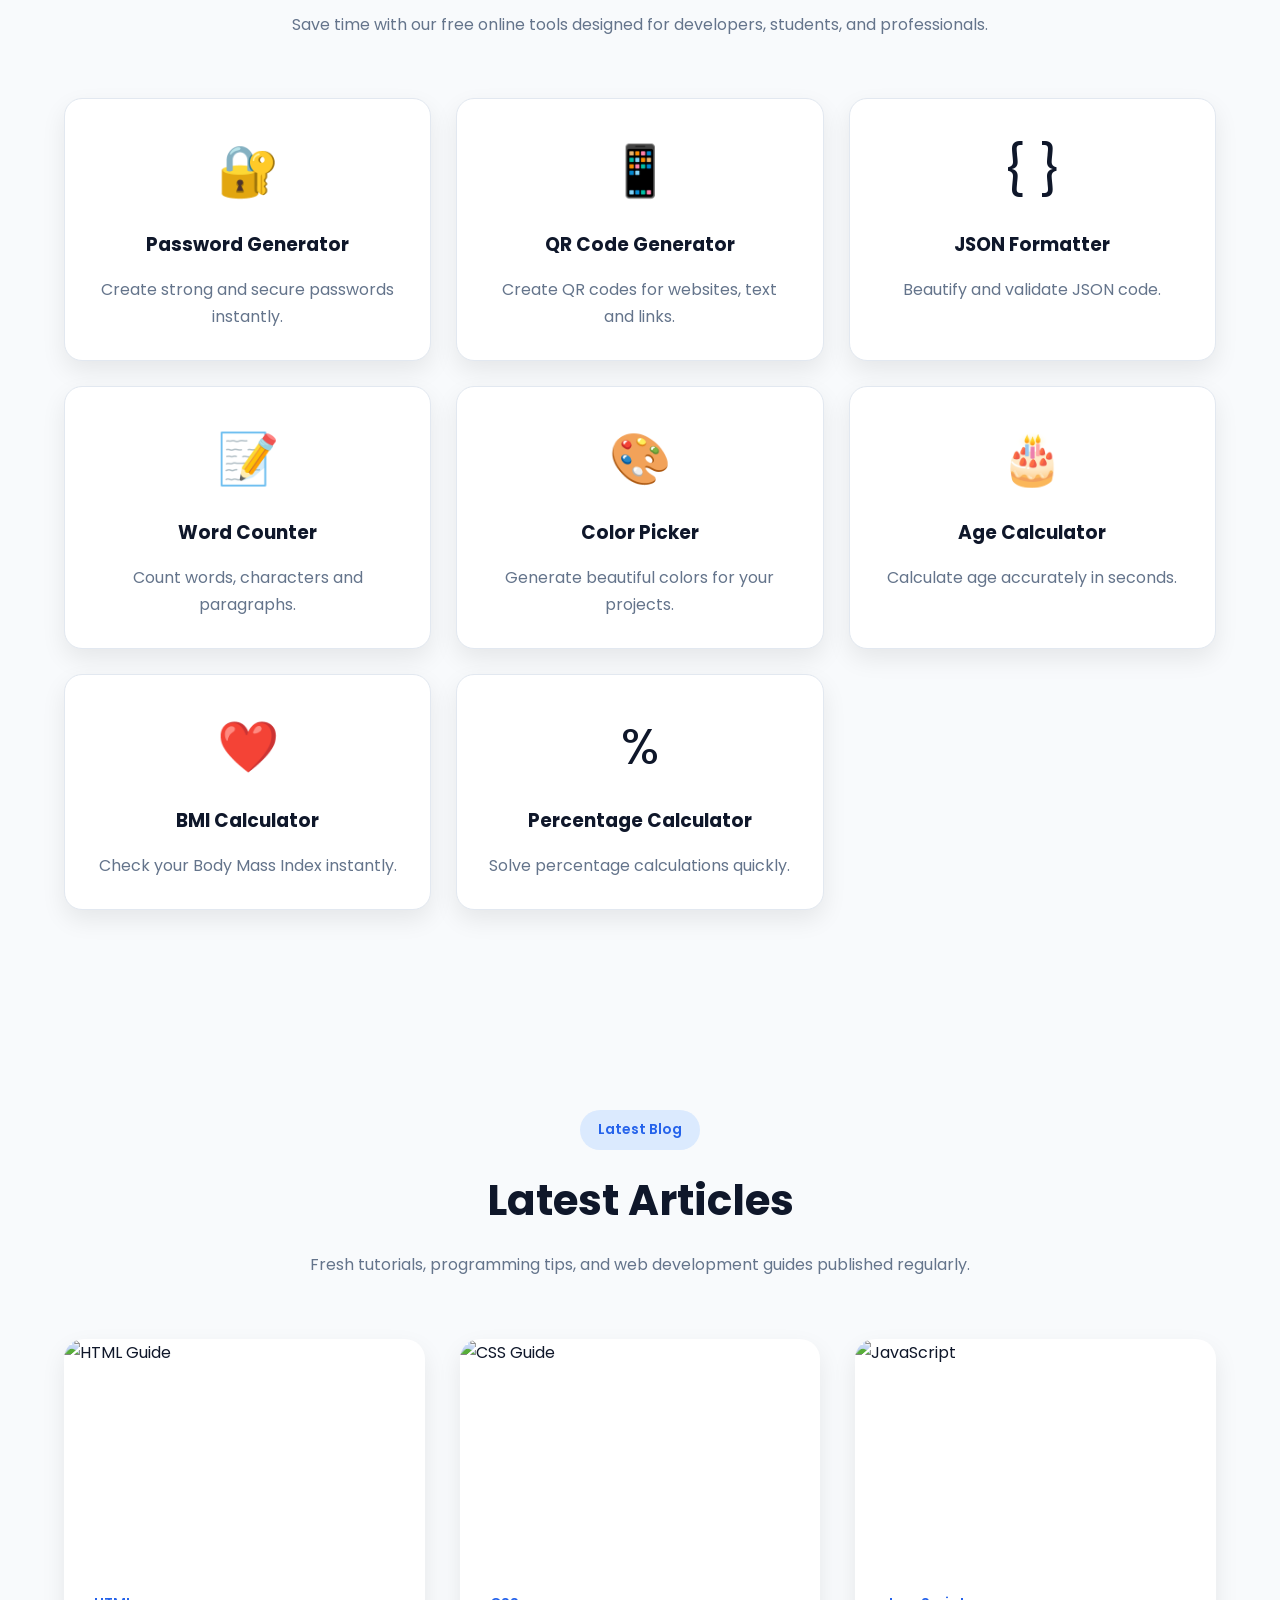
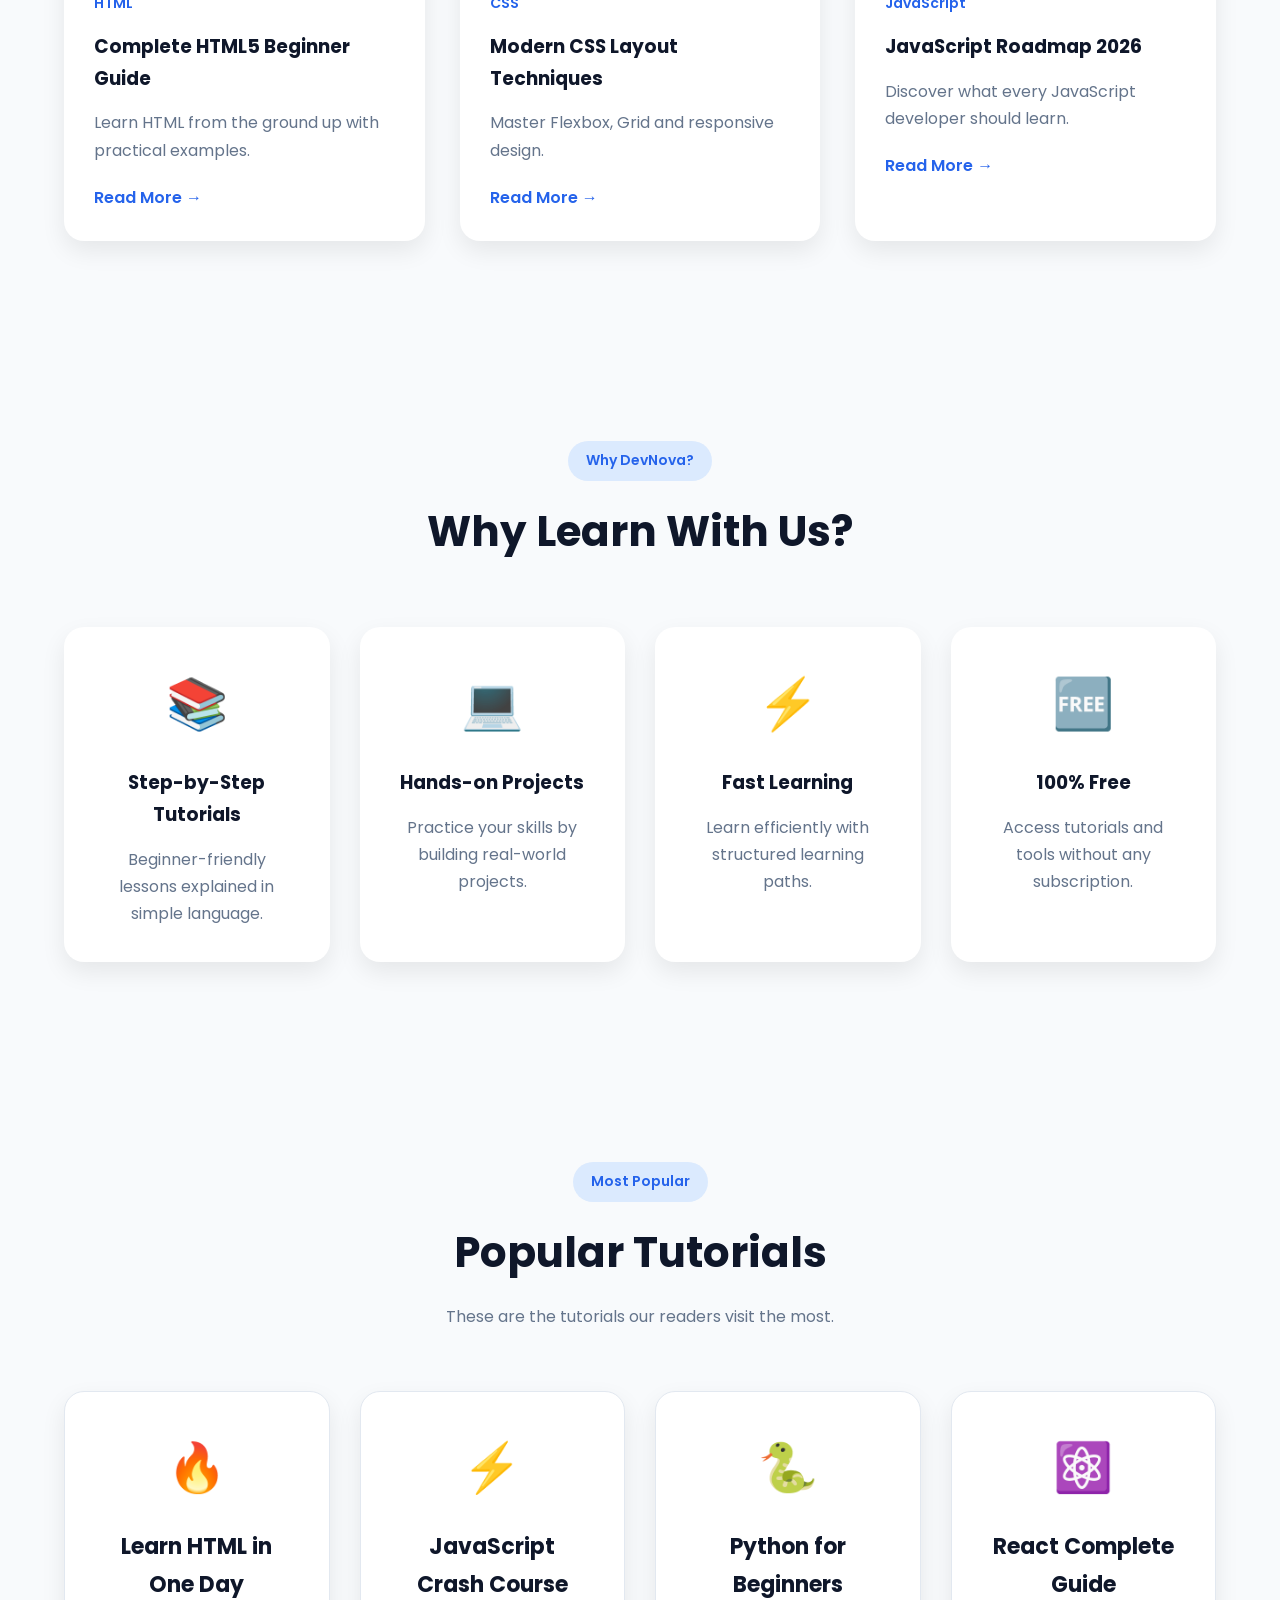
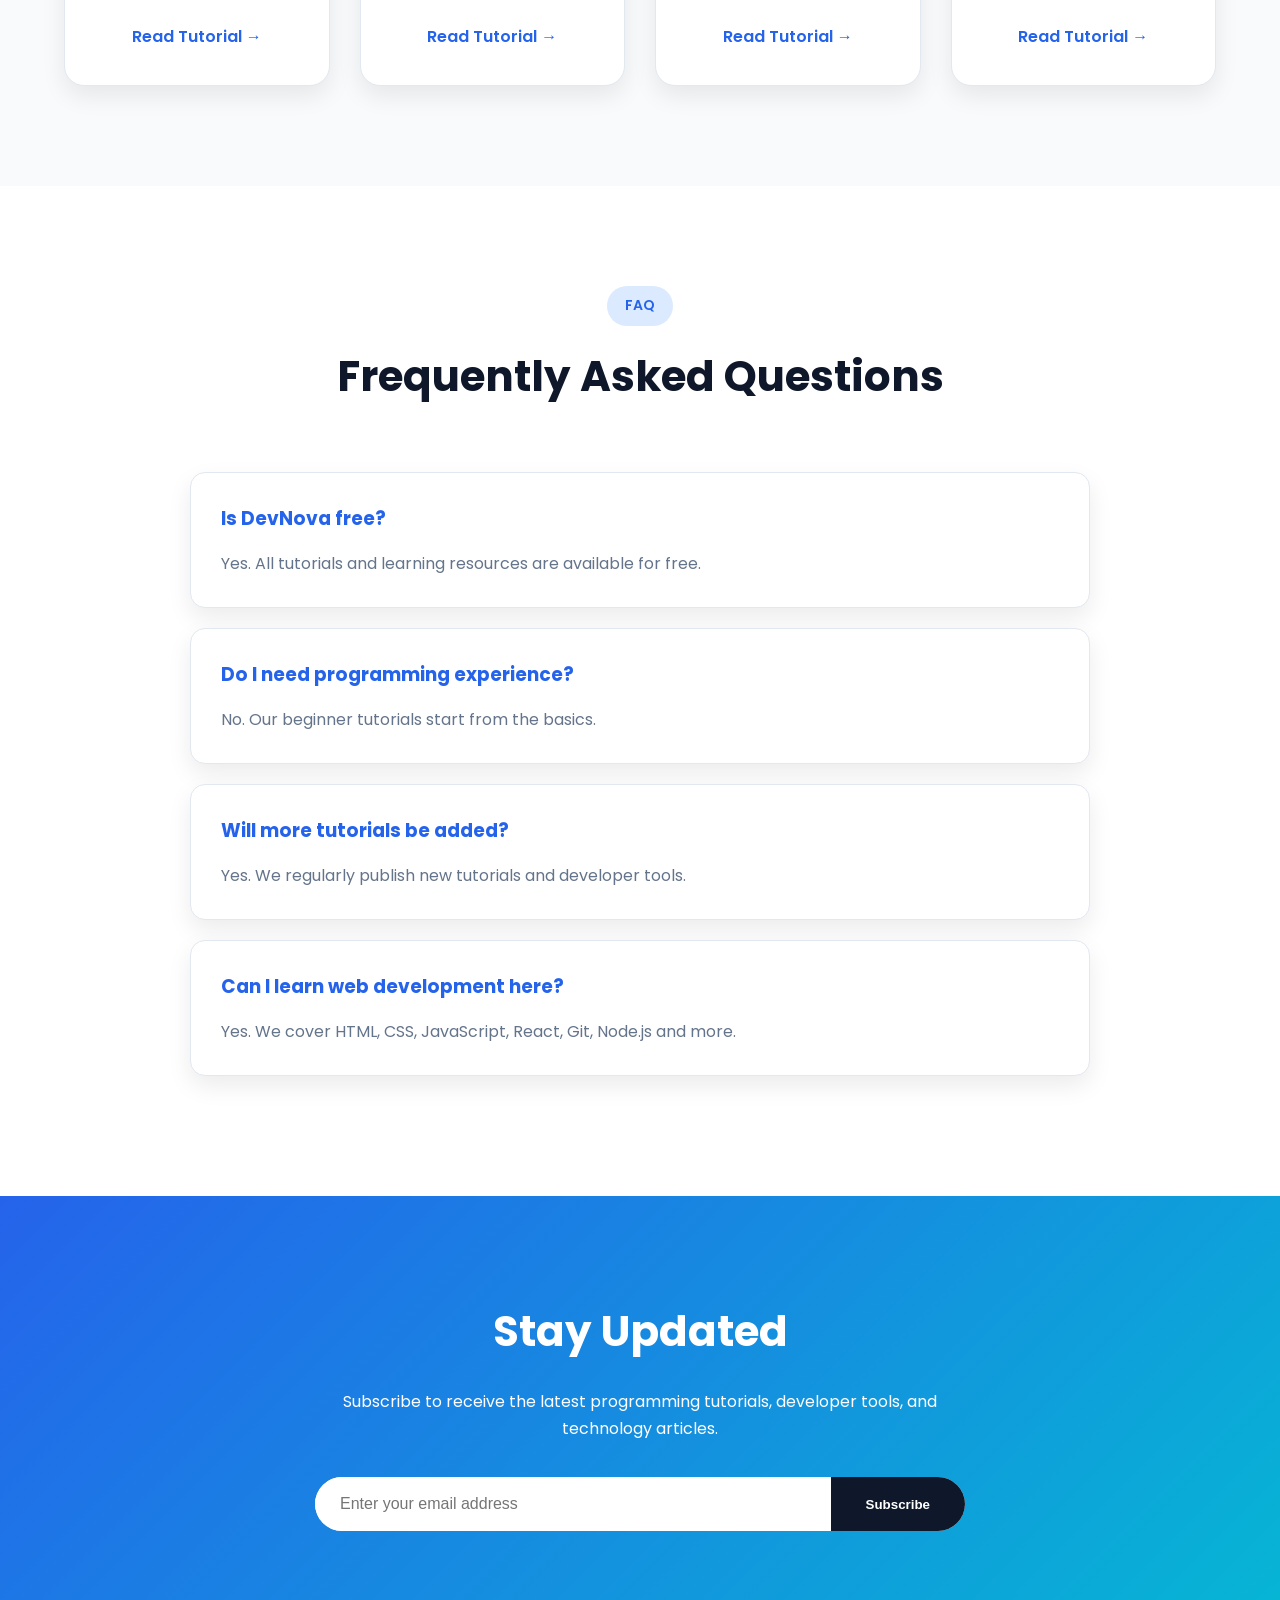
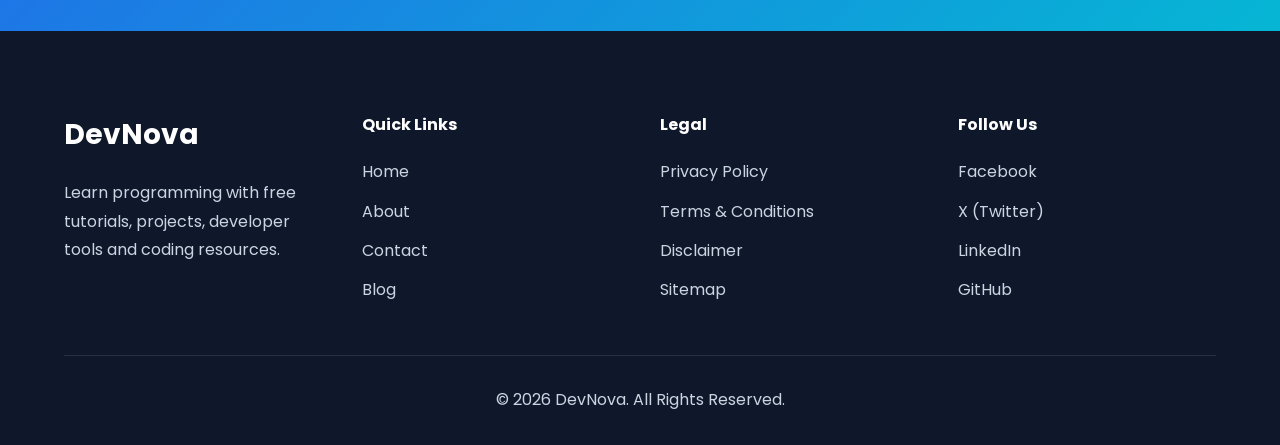
==== commit 81ef8cde: "Update index.html" ====
--- a/index.html
+++ b/index.html
@@ -6,7 +6,8 @@
         <script async src="https://pagead2.googlesyndication.com/pagead/js/adsbygoogle.js?client=ca-pub-3434677243870240"
      crossorigin="anonymous"></script>
 
-        <script src="https://pl30553118.effectivecpmnetwork.com/a4/ad/ee/a4adeed847fbdd4f286134481df5b43d.js"></script>
+<script src="https://pl30553299.effectivecpmnetwork.com/f2/34/eb/f234eb99338939950551061dddee8fbe.js"></script>
+
 
 
     <meta name="google-adsense-account" content="ca-pub-3434677243870240">
@@ -83,10 +84,12 @@
 
             </nav>
 
-                <script src="https://pl30553119.effectivecpmnetwork.com/da/4d/4a/da4d4afeadc19b9d400a58ba9d58bc12.js"></script>
-
-                <script async="async" data-cfasync="false" src="https://pl30553120.effectivecpmnetwork.com/8215c7ab6b4a179e19e10238add98d62/invoke.js"></script>
-<div id="container-8215c7ab6b4a179e19e10238add98d62"></div>
+<script src="https://pl30553301.effectivecpmnetwork.com/be/fa/1b/befa1b7310294274e81d8101465c79ef.js"></script>
+
+
+<script async="async" data-cfasync="false" src="https://pl30553300.effectivecpmnetwork.com/dc63322c42a036e94adb16cb64a4ef87/invoke.js"></script>
+<div id="container-dc63322c42a036e94adb16cb64a4ef87"></div>
+
 
 
             <!-- Right Buttons -->
@@ -111,7 +114,7 @@
 
     </header>
 
-        <a href="https://www.effectivecpmnetwork.com/suupz3u7?key=b67873e9c6923082cc5613d4a918471e">Click Here</a>
+        <a href="https://www.effectivecpmnetwork.com/atyzbf1m?key=48cc0f541048d8b197c126f0b86422a6">Click Here</a>
 
 
     <!--=========================
@@ -145,236 +148,256 @@
 
 </p>
 
+        <a href="" rel="nofollow"><img alt="banner" src="https://landings-cdn.adsterratech.com/referralBanners/png/728%20x%2090%20px.png" /></a>
+
 <script>
   atOptions = {
-    'key' : '215bc90ec9534f26897e9b0422f0c7c8',
+    'key' : '734e00d6e3ce9c1f1c006805348448d0',
+    'format' : 'iframe',
+    'height' : 300,
+    'width' : 160,
+    'params' : {}
+  };
+</script>
+<script src="https://www.highperformanceformat.com/734e00d6e3ce9c1f1c006805348448d0/invoke.js"></script>
+
+</script>
+<script src="https://www.highperformanceformat.com/215bc90ec9534f26897e9b0422f0c7c8/invoke.js"></script>
+
+
+<div class="hero-buttons">
+
+<a href="tutorials/index.html" class="btn primary-btn">
+
+Start Learning
+
+</a>
+
+<a href="tools/index.html" class="btn secondary-btn">
+
+Developer Tools
+
+</a>
+<script>
+  atOptions = {
+    'key' : 'f7d4e33e7cbd83f9db0c30da8b198ab1',
+    'format' : 'iframe',
+    'height' : 600,
+    'width' : 160,
+    'params' : {}
+  };
+</script>
+<script src="https://www.highperformanceformat.com/f7d4e33e7cbd83f9db0c30da8b198ab1/invoke.js"></script>
+
+</script>
+<script src="https://www.highperformanceformat.com/c688351ae381efe4a7daed625836ff29/invoke.js"></script>
+
+</div>
+
+<form class="hero-search">
+
+<input
+type="text"
+placeholder="Search tutorials, blogs or tools...">
+
+<button type="submit">
+
+Search
+
+</button>
+
+</form>
+
+</div>
+
+<div class="hero-image">
+
+<img
+src="images/programming.svg"
+alt="Programming Illustration">
+
+</div>
+<script>
+  atOptions = {
+    'key' : '59fec018cb6f1f2157fdbbd326853295',
     'format' : 'iframe',
     'height' : 60,
     'width' : 468,
     'params' : {}
   };
 </script>
-<script src="https://www.highperformanceformat.com/215bc90ec9534f26897e9b0422f0c7c8/invoke.js"></script>
-
-
-<div class="hero-buttons">
-
-<a href="tutorials/index.html" class="btn primary-btn">
-
-Start Learning
-
-</a>
-
-<a href="tools/index.html" class="btn secondary-btn">
-
-Developer Tools
+<script src="https://www.highperformanceformat.com/59fec018cb6f1f2157fdbbd326853295/invoke.js"></script>
+
+</script>
+<script src="https://www.highperformanceformat.com/37ba4ce9e245ce54842b54a1487f2b90/invoke.js"></script>
+
+</div>
+
+</section>
+
+<!-- =========================
+     STATS
+========================== -->
+
+<section class="stats">
+
+<div class="container stats-grid">
+
+<div class="stat-card">
+
+<h2>12+</h2>
+
+<p>Programming Tutorials</p>
+
+</div>
+
+<div class="stat-card">
+
+<h2>20+</h2>
+
+<p>Developer Tools</p>
+
+</div>
+
+<div class="stat-card">
+
+<h2>100+</h2>
+
+<p>Articles Coming</p>
+
+</div>
+
+<div class="stat-card">
+
+<h2>100%</h2>
+
+<p>Free Forever</p>
+
+</div>
+
+</div>
+
+</section>
+
+<script>
+  atOptions = {
+    'key' : '0df8d4bd0ff8c432a005ed5e0539c5b6',
+    'format' : 'iframe',
+    'height' : 250,
+    'width' : 300,
+    'params' : {}
+  };
+</script>
+<script src="https://www.highperformanceformat.com/0df8d4bd0ff8c432a005ed5e0539c5b6/invoke.js"></script>
+
+</script>
+<script src="https://www.highperformanceformat.com/568d3aeb074ae5b59183b64a69118335/invoke.js"></script>
+
+
+<!-- =========================
+     FEATURED TUTORIALS
+========================== -->
+
+<section>
+
+<div class="container">
+
+<div class="section-title">
+
+<span>Start Learning</span>
+
+<h2>Featured Tutorials</h2>
+
+</div>
+
+<div class="features-grid">
+
+<div class="feature-card">
+
+<h3>HTML</h3>
+
+<p>Learn the foundation of web development.</p>
+
+<a href="tutorials/html.html" class="btn secondary-btn">
+
+Learn HTML
 
 </a>
 <script>
   atOptions = {
-    'key' : 'c688351ae381efe4a7daed625836ff29',
+    'key' : 'e32a7c52c2c3ee01188f487f618f5b9c',
     'format' : 'iframe',
     'height' : 50,
     'width' : 320,
     'params' : {}
   };
 </script>
-<script src="https://www.highperformanceformat.com/c688351ae381efe4a7daed625836ff29/invoke.js"></script>
-
-</div>
-
-<form class="hero-search">
-
-<input
-type="text"
-placeholder="Search tutorials, blogs or tools...">
-
-<button type="submit">
-
-Search
-
-</button>
-
-</form>
-
-</div>
-
-<div class="hero-image">
-
-<img
-src="images/programming.svg"
-alt="Programming Illustration">
-
-</div>
+<script src="https://www.highperformanceformat.com/e32a7c52c2c3ee01188f487f618f5b9c/invoke.js"></script>
+
+</script>
+<script src="https://www.highperformanceformat.com/796b4c3a83c3935eccbf0dbe4467b6af/invoke.js"></script>
+
+</div>
+
+<div class="feature-card">
+
+<h3>CSS</h3>
+
+<p>Create beautiful responsive websites.</p>
+
+<a href="tutorials/css.html" class="btn secondary-btn">
+
+Learn CSS
+
+</a>
+
+</div>
+
+<div class="feature-card">
+
+<h3>JavaScript</h3>
+
+<p>Add interactivity to websites.</p>
+
+<a href="tutorials/javascript.html" class="btn secondary-btn">
+
+Learn JavaScript
+
+</a>
+
+</div>
+
+<div class="feature-card">
+
+<h3>Python</h3>
+
+<p>Begin programming with Python.</p>
+
+<a href="tutorials/python.html" class="btn secondary-btn">
+
+Learn Python
+
+</a>
+
+</div>
+
+</div>
+
+</div>
+
+</section>
+
 <script>
   atOptions = {
-    'key' : '37ba4ce9e245ce54842b54a1487f2b90',
-    'format' : 'iframe',
-    'height' : 300,
-    'width' : 160,
-    'params' : {}
-  };
-</script>
-<script src="https://www.highperformanceformat.com/37ba4ce9e245ce54842b54a1487f2b90/invoke.js"></script>
-
-</div>
-
-</section>
-
-<!-- =========================
-     STATS
-========================== -->
-
-<section class="stats">
-
-<div class="container stats-grid">
-
-<div class="stat-card">
-
-<h2>12+</h2>
-
-<p>Programming Tutorials</p>
-
-</div>
-
-<div class="stat-card">
-
-<h2>20+</h2>
-
-<p>Developer Tools</p>
-
-</div>
-
-<div class="stat-card">
-
-<h2>100+</h2>
-
-<p>Articles Coming</p>
-
-</div>
-
-<div class="stat-card">
-
-<h2>100%</h2>
-
-<p>Free Forever</p>
-
-</div>
-
-</div>
-
-</section>
-
-        <script>
-  atOptions = {
-    'key' : '568d3aeb074ae5b59183b64a69118335',
+    'key' : 'c7853fd48ffd3612a45c4c44cc1c9142',
     'format' : 'iframe',
     'height' : 90,
     'width' : 728,
     'params' : {}
   };
 </script>
-<script src="https://www.highperformanceformat.com/568d3aeb074ae5b59183b64a69118335/invoke.js"></script>
-
-
-<!-- =========================
-     FEATURED TUTORIALS
-========================== -->
-
-<section>
-
-<div class="container">
-
-<div class="section-title">
-
-<span>Start Learning</span>
-
-<h2>Featured Tutorials</h2>
-
-</div>
-
-<div class="features-grid">
-
-<div class="feature-card">
-
-<h3>HTML</h3>
-
-<p>Learn the foundation of web development.</p>
-
-<a href="tutorials/html.html" class="btn secondary-btn">
-
-Learn HTML
-
-</a>
-<script>
-  atOptions = {
-    'key' : '796b4c3a83c3935eccbf0dbe4467b6af',
-    'format' : 'iframe',
-    'height' : 600,
-    'width' : 160,
-    'params' : {}
-  };
-</script>
-<script src="https://www.highperformanceformat.com/796b4c3a83c3935eccbf0dbe4467b6af/invoke.js"></script>
-
-</div>
-
-<div class="feature-card">
-
-<h3>CSS</h3>
-
-<p>Create beautiful responsive websites.</p>
-
-<a href="tutorials/css.html" class="btn secondary-btn">
-
-Learn CSS
-
-</a>
-
-</div>
-
-<div class="feature-card">
-
-<h3>JavaScript</h3>
-
-<p>Add interactivity to websites.</p>
-
-<a href="tutorials/javascript.html" class="btn secondary-btn">
-
-Learn JavaScript
-
-</a>
-
-</div>
-
-<div class="feature-card">
-
-<h3>Python</h3>
-
-<p>Begin programming with Python.</p>
-
-<a href="tutorials/python.html" class="btn secondary-btn">
-
-Learn Python
-
-</a>
-
-</div>
-
-</div>
-
-</div>
-
-</section>
-
-        <script>
-  atOptions = {
-    'key' : '9074968fb5f973b1301637af88961870',
-    'format' : 'iframe',
-    'height' : 250,
-    'width' : 300,
-    'params' : {}
-  };
+<script src="https://www.highperformanceformat.com/c7853fd48ffd3612a45c4c44cc1c9142/invoke.js"></script>
+
 </script>
 <script src="https://www.highperformanceformat.com/9074968fb5f973b1301637af88961870/invoke.js"></script>
 
